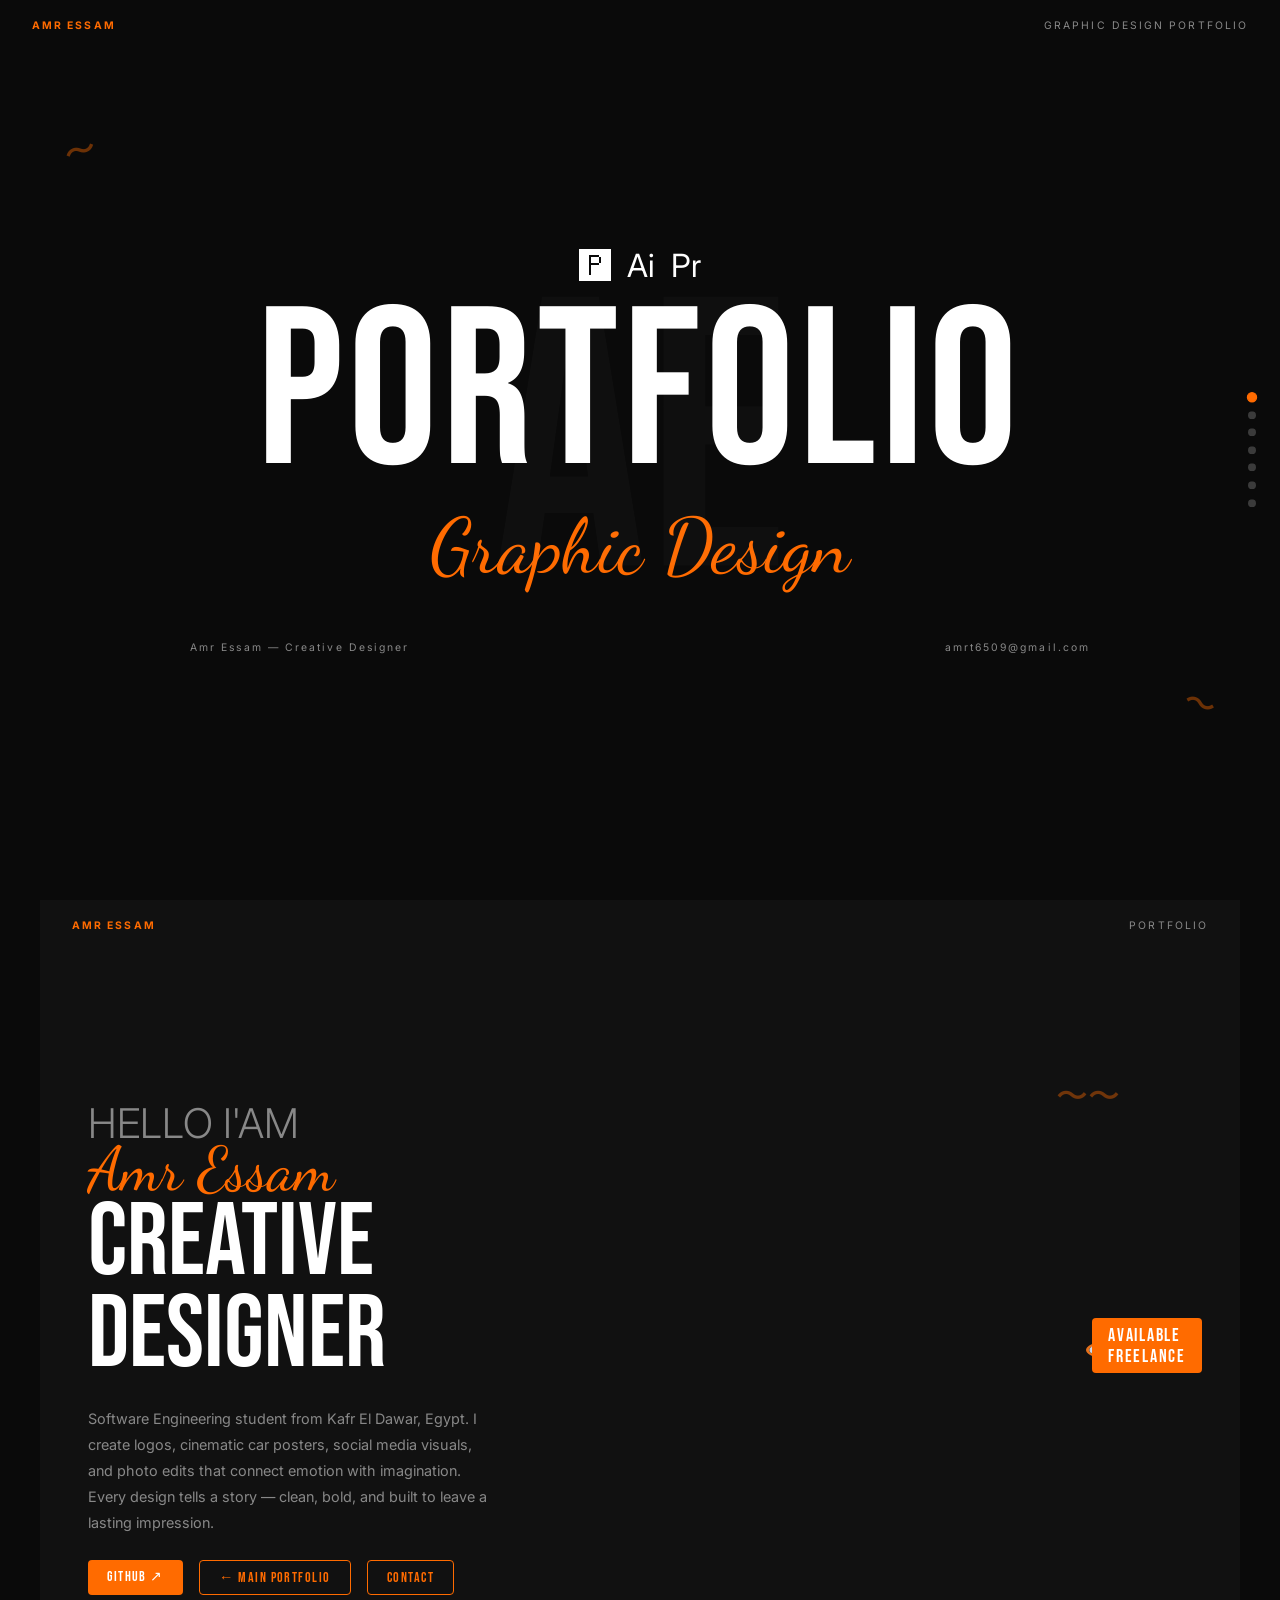
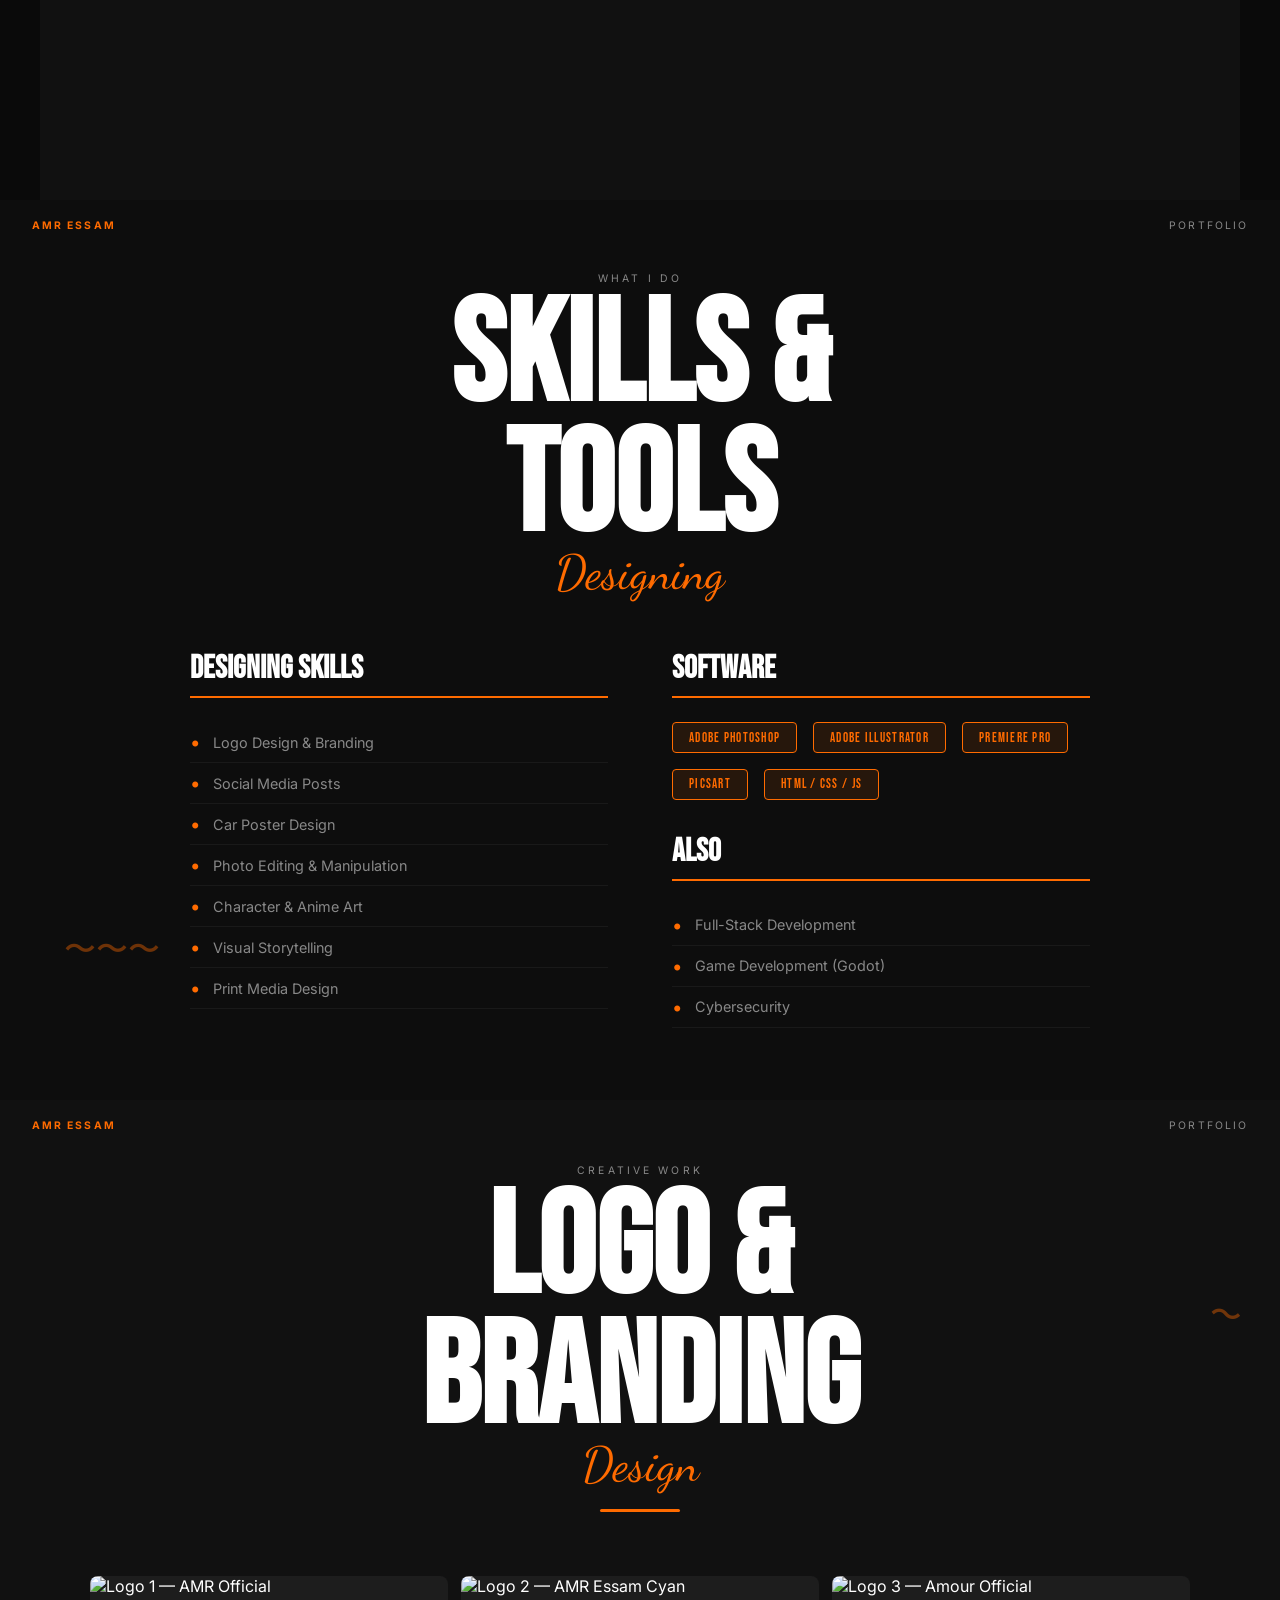
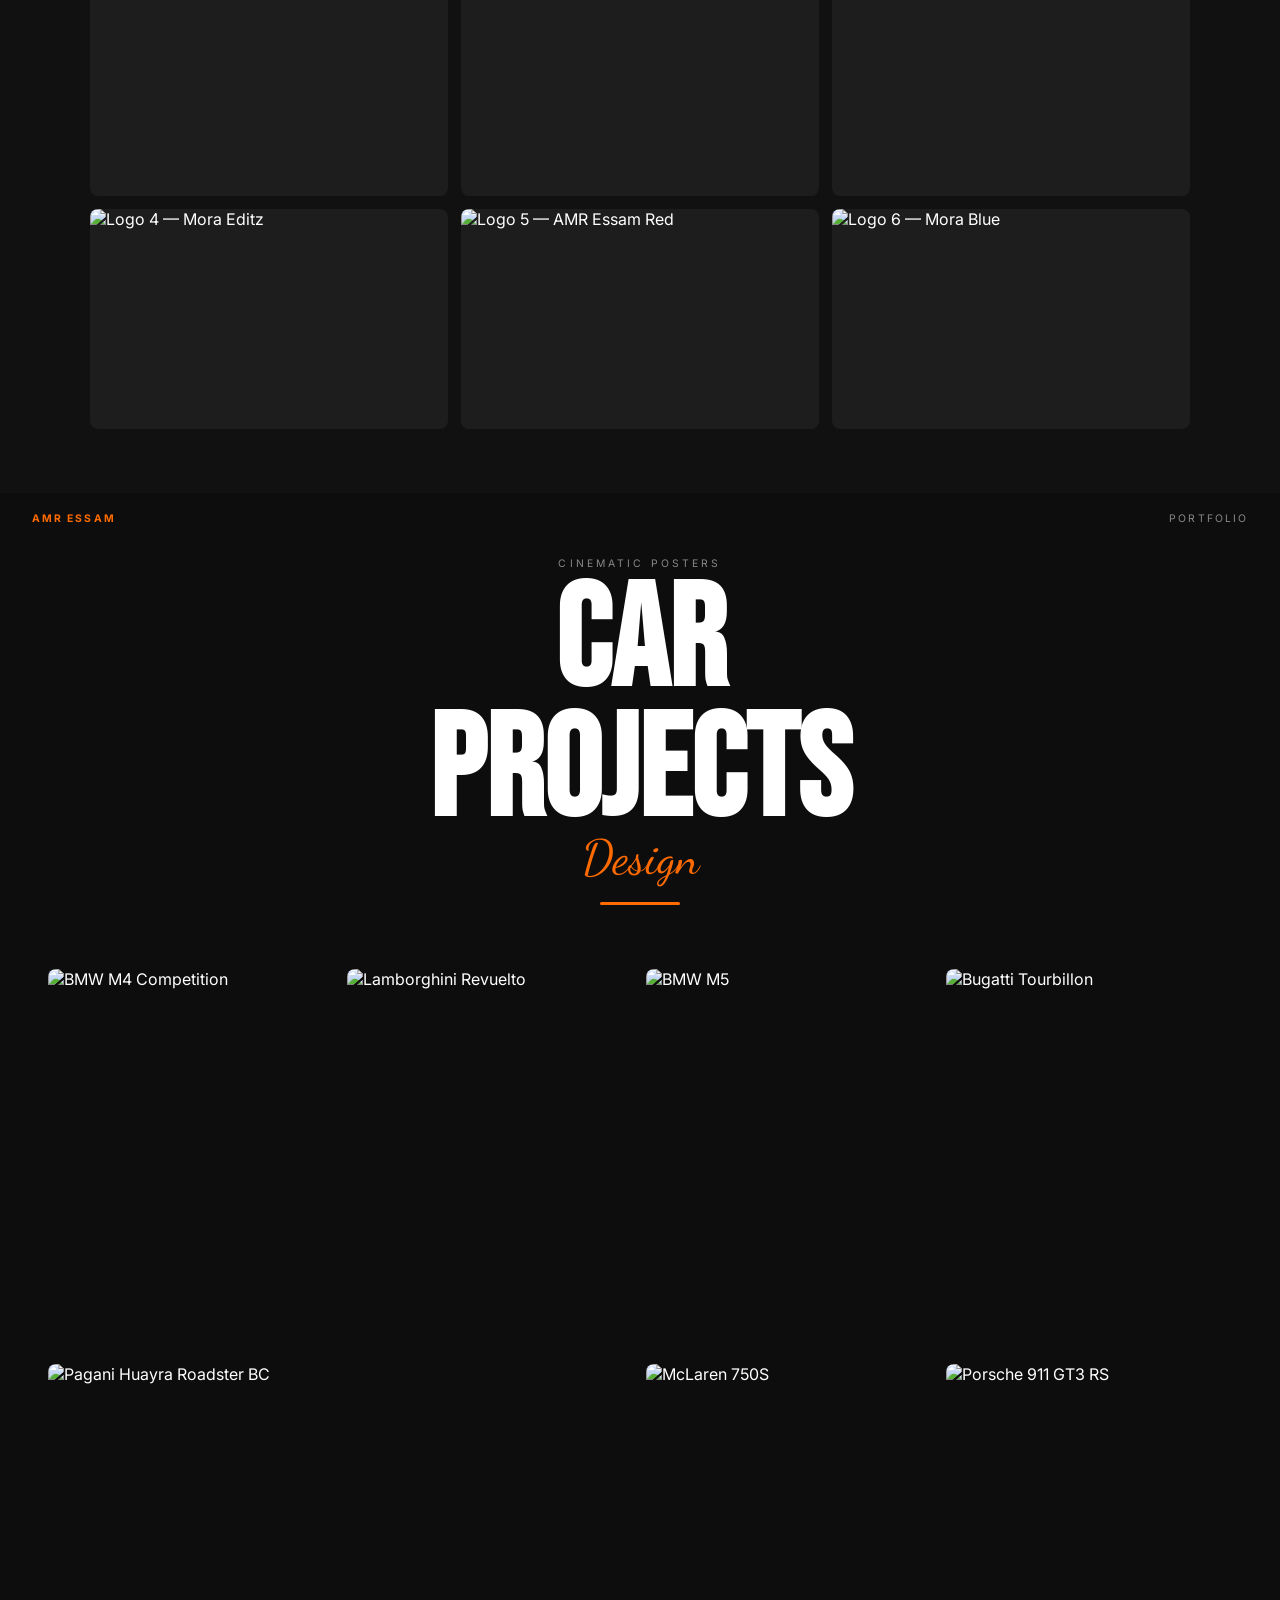
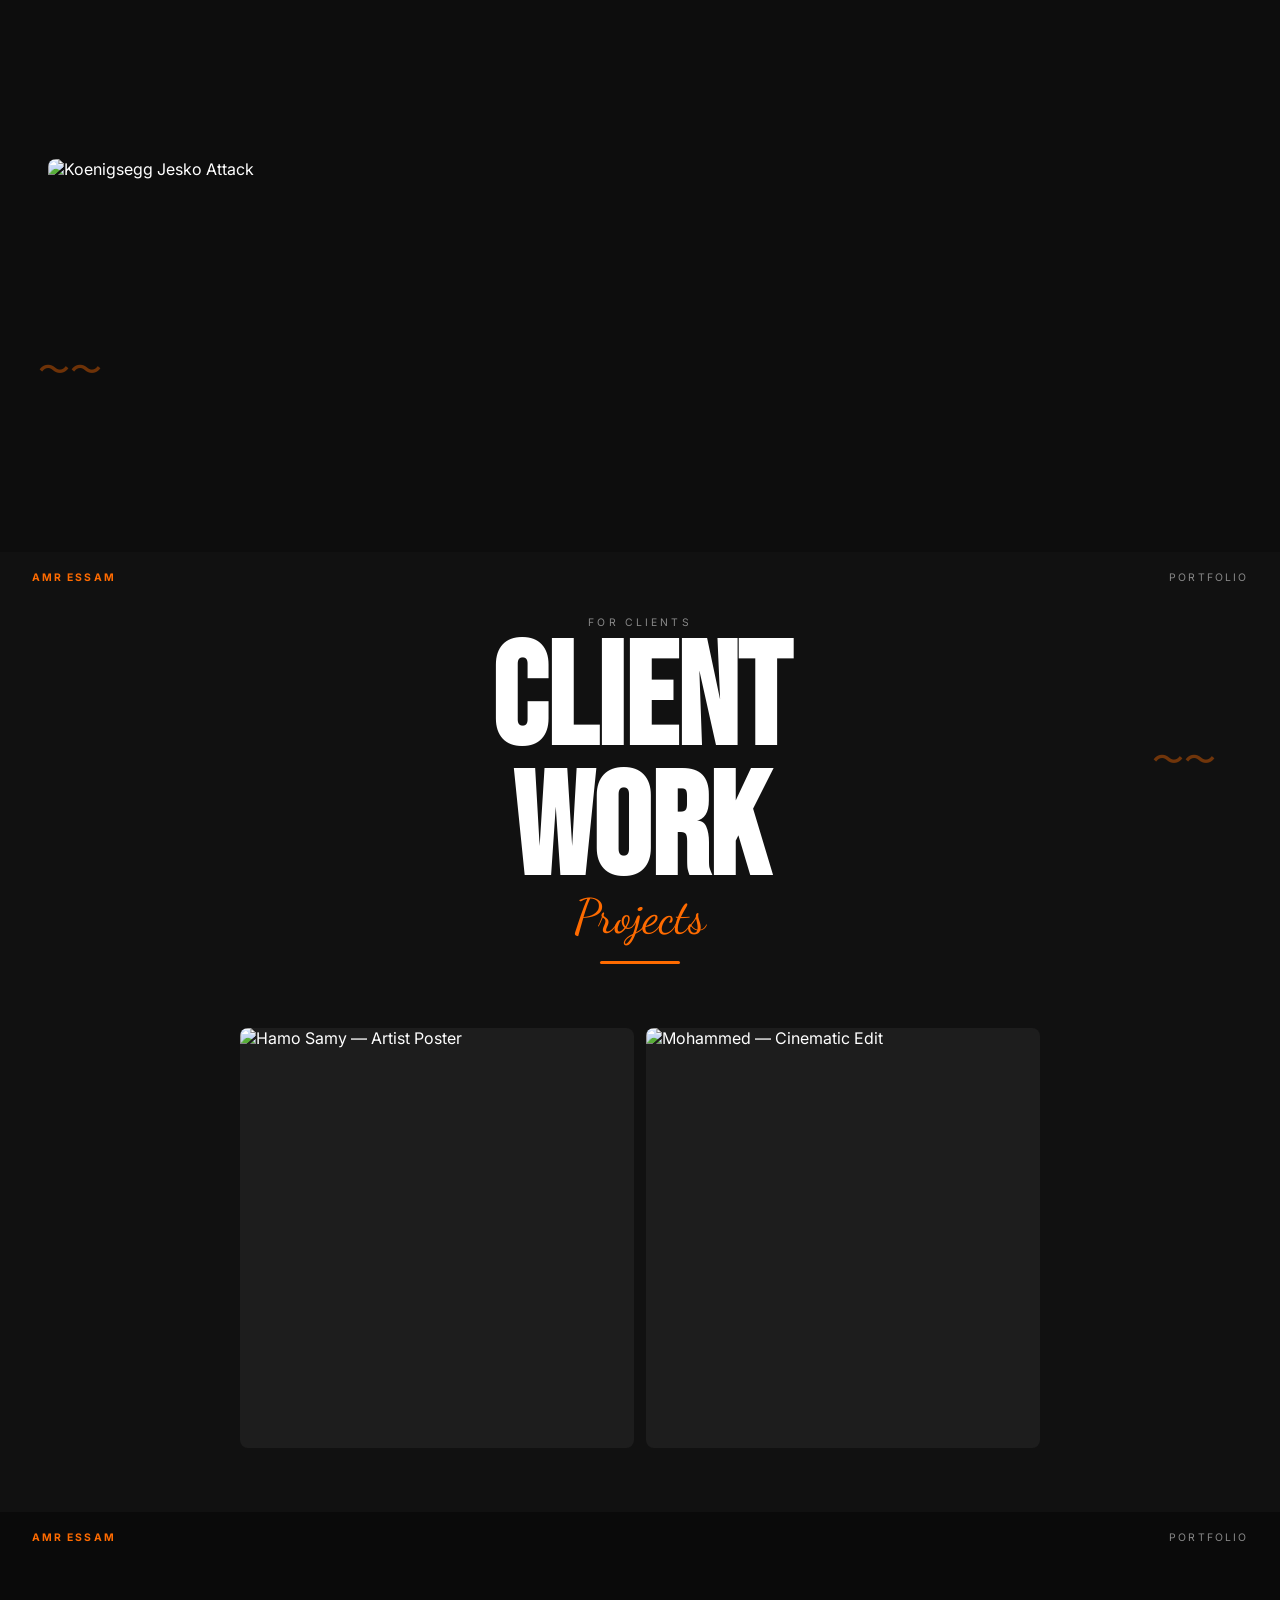
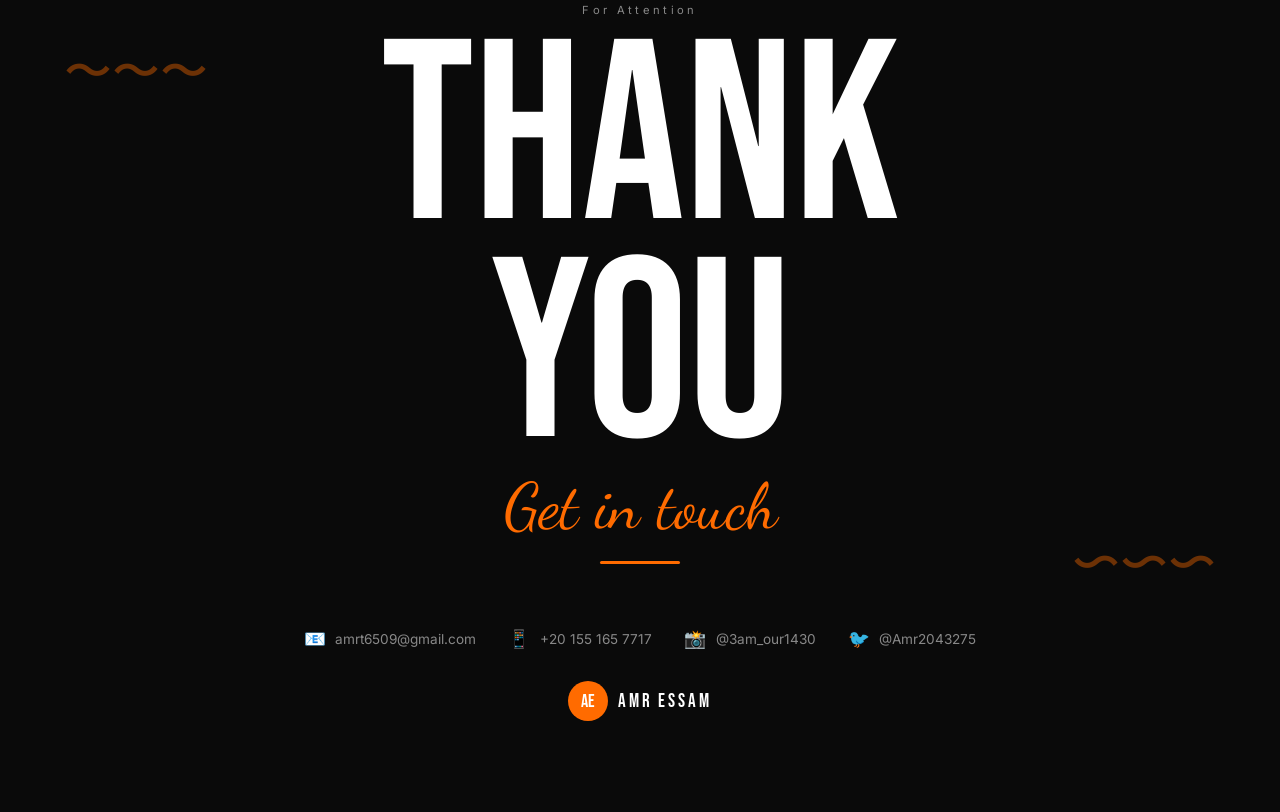
==== index.html @ 4d00dd17 "Add files via upload" ====
<!DOCTYPE html>
<html lang="en">
<head>
<meta charset="UTF-8"/>
<meta name="viewport" content="width=device-width, initial-scale=1.0"/>
<meta name="description" content="Amr Essam — Graphic Design Portfolio: logos, cinematic car posters, and client work."/>
<meta name="theme-color" content="#0a0a0a"/>
<meta property="og:type" content="website"/>
<meta property="og:title" content="Amr Essam — Graphic Design Portfolio"/>
<meta property="og:description" content="Logos, cinematic car posters, social media visuals, and photo edits."/>
<meta property="og:image" content="https://devvoltx.github.io/Graphic-Protofolio-By-Amr/images/car1.jpg"/>
<link rel="icon" href="images/avatar.jpg" type="image/jpeg"/>
<title>Amr Essam — Graphic Design Portfolio</title>
<link href="https://fonts.googleapis.com/css2?family=Inter:wght@300;400;600;700;900&family=Bebas+Neue&family=Dancing+Script:wght@700&display=swap" rel="stylesheet"/>
<link rel="stylesheet" href="style.css"/>
</head>
<body>

<!-- NAV DOTS -->
<nav id="nav-dots" aria-label="Page navigation">
  <div class="nav-dot active" onclick="scrollToSlide(0)" title="Cover"></div>
  <div class="nav-dot" onclick="scrollToSlide(1)" title="About"></div>
  <div class="nav-dot" onclick="scrollToSlide(2)" title="Skills"></div>
  <div class="nav-dot" onclick="scrollToSlide(3)" title="Logo Projects"></div>
  <div class="nav-dot" onclick="scrollToSlide(4)" title="Car Projects"></div>
  <div class="nav-dot" onclick="scrollToSlide(5)" title="Client Work"></div>
  <div class="nav-dot" onclick="scrollToSlide(6)" title="Contact"></div>
</nav>

<!-- ═══════════════════════════════════
     SLIDE 01 — COVER
═══════════════════════════════════ -->
<section class="slide" id="slide-cover">
  <div class="cover-bg-text">AE</div>
  <div class="slide-header">
    <span class="brand">Amr Essam</span>
    <span>Graphic Design Portfolio</span>
  </div>

  <div class="cover-tools">
    <span title="Photoshop">🅿</span>
    <span title="Illustrator">Ai</span>
    <span title="Premiere">Pr</span>
  </div>

  <div class="cover-title bebas">PORTFOLIO</div>
  <div class="cover-sub">Graphic Design</div>

  <div class="cover-meta">
    <span>Amr Essam — Creative Designer</span>
    <span>amrt6509@gmail.com</span>
  </div>

  <div class="squiggle" style="top:15%;left:5%;transform:rotate(-20deg)">〜</div>
  <div class="squiggle" style="bottom:20%;right:5%;transform:rotate(20deg)">〜</div>
</section>

<!-- ═══════════════════════════════════
     SLIDE 02 — HELLO
═══════════════════════════════════ -->
<section class="slide" id="slide-hello">
  <div class="slide-header">
    <span class="brand">Amr Essam</span>
    <span>Portfolio</span>
  </div>

  <div class="hello-left">
    <div class="hello-name bebas">
      <span class="iam">HELLO I'AM</span>
      <span class="script-name">Amr Essam</span>
      <span>CREATIVE<br>DESIGNER</span>
    </div>
    <p class="hello-body">
      Software Engineering student from Kafr El Dawar, Egypt.
      I create logos, cinematic car posters, social media visuals,
      and photo edits that connect emotion with imagination.
      Every design tells a story — clean, bold, and built to leave a lasting impression.
    </p>
    <div style="margin-top:1.5rem;display:flex;gap:1rem;flex-wrap:wrap">
      <a href="https://github.com/DEVVOLTX" target="_blank"
         style="background:var(--orange);color:#fff;padding:.5rem 1.2rem;border-radius:4px;font-family:'Bebas Neue',sans-serif;letter-spacing:.1em;text-decoration:none;font-size:.9rem">
        GITHUB ↗
      </a>
      <a href="https://devvoltx.github.io/Amr/"
         style="border:1px solid var(--orange);color:var(--orange);padding:.5rem 1.2rem;border-radius:4px;font-family:'Bebas Neue',sans-serif;letter-spacing:.1em;text-decoration:none;font-size:.9rem">
        ← MAIN PORTFOLIO
      </a>
      <a href="mailto:amrt6509@gmail.com"
         style="border:1px solid var(--orange);color:var(--orange);padding:.5rem 1.2rem;border-radius:4px;font-family:'Bebas Neue',sans-serif;letter-spacing:.1em;text-decoration:none;font-size:.9rem">
        CONTACT
      </a>
    </div>
  </div>

  <div class="hello-right">
    <img loading="eager" decoding="async" class="hello-avatar" src="images/avatar.jpg" alt="Amr Essam"/>
    <div class="hello-badge">Available<br>Freelance</div>
  </div>

  <div class="squiggle" style="top:20%;right:10%">〜〜</div>
</section>

<!-- ═══════════════════════════════════
     SLIDE 03 — SKILLS
═══════════════════════════════════ -->
<section class="slide" id="slide-skills">
  <div class="slide-header">
    <span class="brand">Amr Essam</span>
    <span>Portfolio</span>
  </div>

  <div class="section-heading">
    <span class="label">WHAT I DO</span>
    <h2 class="bebas">SKILLS &<br>TOOLS</h2>
    <span class="script-sub">Designing</span>
  </div>

  <div class="content">
    <div class="skills-col">
      <h3>Designing Skills</h3>
      <ul class="skill-list">
        <li>Logo Design & Branding</li>
        <li>Social Media Posts</li>
        <li>Car Poster Design</li>
        <li>Photo Editing & Manipulation</li>
        <li>Character & Anime Art</li>
        <li>Visual Storytelling</li>
        <li>Print Media Design</li>
      </ul>
    </div>
    <div class="skills-col">
      <h3>Software</h3>
      <div class="tools-row">
        <span class="tool-badge">Adobe Photoshop</span>
        <span class="tool-badge">Adobe Illustrator</span>
        <span class="tool-badge">Premiere Pro</span>
        <span class="tool-badge">PicsArt</span>
        <span class="tool-badge">HTML / CSS / JS</span>
      </div>
      <div style="margin-top:2rem">
        <h3>Also</h3>
        <ul class="skill-list" style="margin-top:1rem">
          <li>Full-Stack Development</li>
          <li>Game Development (Godot)</li>
          <li>Cybersecurity</li>
        </ul>
      </div>
    </div>
  </div>

  <div class="squiggle" style="bottom:15%;left:5%">〜〜〜</div>
</section>

<!-- ═══════════════════════════════════
     SLIDE 04 — LOGO PROJECTS
═══════════════════════════════════ -->
<section class="slide" id="slide-logos">
  <div class="slide-header">
    <span class="brand">Amr Essam</span>
    <span>Portfolio</span>
  </div>

  <div class="section-heading">
    <span class="label">CREATIVE WORK</span>
    <h2 class="bebas">LOGO &<br>BRANDING</h2>
    <span class="script-sub">Design</span>
    <div class="accent-line"></div>
  </div>

  <div class="gallery-grid cols-3" style="grid-auto-rows:220px">
    <div class="gallery-item">
      <img loading="lazy" decoding="async" src="images/logo1.jpg" alt="Logo 1 — AMR Official"/>
      <div class="item-label">AMR OFFICIAL</div>
    </div>
    <div class="gallery-item">
      <img loading="lazy" decoding="async" src="images/logo2.jpg" alt="Logo 2 — AMR Essam Cyan"/>
      <div class="item-label">AMR ESSAM</div>
    </div>
    <div class="gallery-item">
      <img loading="lazy" decoding="async" src="images/logo3.jpg" alt="Logo 3 — Amour Official"/>
      <div class="item-label">AMOUR OFFICIAL</div>
    </div>
    <div class="gallery-item">
      <img loading="lazy" decoding="async" src="images/logo4.jpg" alt="Logo 4 — Mora Editz"/>
      <div class="item-label">MORA EDITZ</div>
    </div>
    <div class="gallery-item">
      <img loading="lazy" decoding="async" src="images/logo5.jpg" alt="Logo 5 — AMR Essam Red"/>
      <div class="item-label">AMR ESSAM RED</div>
    </div>
    <div class="gallery-item">
      <img loading="lazy" decoding="async" src="images/logo6.jpg" alt="Logo 6 — Mora Blue"/>
      <div class="item-label">MORA EDITS BLUE</div>
    </div>
  </div>

  <div class="squiggle" style="top:20%;right:3%;transform:rotate(10deg)">〜</div>
</section>

<!-- ═══════════════════════════════════
     SLIDE 05 — CAR PROJECTS
═══════════════════════════════════ -->
<section class="slide" id="slide-cars">
  <div class="slide-header">
    <span class="brand">Amr Essam</span>
    <span>Portfolio</span>
  </div>

  <div class="section-heading">
    <span class="label">CINEMATIC POSTERS</span>
    <h2 class="bebas">CAR<br>PROJECTS</h2>
    <span class="script-sub">Design</span>
    <div class="accent-line"></div>
  </div>

  <div class="cars-grid">
    <div class="car-item">
      <img loading="lazy" decoding="async" src="images/car1.jpg" alt="BMW M4 Competition"/>
      <div class="car-label">BMW M4 Competition</div>
    </div>
    <div class="car-item">
      <img loading="lazy" decoding="async" src="images/car2.jpg" alt="Lamborghini Revuelto"/>
      <div class="car-label">Lamborghini Revuelto</div>
    </div>
    <div class="car-item">
      <img loading="lazy" decoding="async" src="images/car3.jpg" alt="BMW M5"/>
      <div class="car-label">BMW M5</div>
    </div>
    <div class="car-item">
      <img loading="lazy" decoding="async" src="images/car4.jpg" alt="Bugatti Tourbillon"/>
      <div class="car-label">Bugatti Tourbillon</div>
    </div>
    <div class="car-item wide">
      <img loading="lazy" decoding="async" src="images/car5.jpg" alt="Pagani Huayra Roadster BC"/>
      <div class="car-label">Pagani Huayra Roadster BC</div>
    </div>
    <div class="car-item">
      <img loading="lazy" decoding="async" src="images/car6.jpg" alt="McLaren 750S"/>
      <div class="car-label">McLaren 750S</div>
    </div>
    <div class="car-item">
      <img loading="lazy" decoding="async" src="images/car7.jpg" alt="Porsche 911 GT3 RS"/>
      <div class="car-label">Porsche 911 GT3 RS</div>
    </div>
    <div class="car-item wide">
      <img loading="lazy" decoding="async" src="images/car8.jpg" alt="Koenigsegg Jesko Attack"/>
      <div class="car-label">Koenigsegg Jesko Attack</div>
    </div>
  </div>

  <div class="squiggle" style="bottom:10%;left:3%">〜〜</div>
</section>

<!-- ═══════════════════════════════════
     SLIDE 06 — CLIENT WORK
═══════════════════════════════════ -->
<section class="slide" id="slide-clients">
  <div class="slide-header">
    <span class="brand">Amr Essam</span>
    <span>Portfolio</span>
  </div>

  <div class="section-heading">
    <span class="label">FOR CLIENTS</span>
    <h2 class="bebas">CLIENT<br>WORK</h2>
    <span class="script-sub">Projects</span>
    <div class="accent-line"></div>
  </div>

  <div class="gallery-grid cols-2" style="grid-auto-rows:420px;max-width:800px">
    <div class="gallery-item" style="aspect-ratio:auto">
      <img loading="lazy" decoding="async" src="images/client1.jpg" alt="Hamo Samy — Artist Poster"/>
      <div class="item-label">HAMO SAMY — ARTIST BRANDING</div>
    </div>
    <div class="gallery-item" style="aspect-ratio:auto">
      <img loading="lazy" decoding="async" src="images/client2.jpg" alt="Mohammed — Cinematic Edit"/>
      <div class="item-label">MOHAMMED — CINEMATIC EDIT</div>
    </div>
  </div>

  <div class="squiggle" style="top:20%;right:5%">〜〜</div>
</section>

<!-- ═══════════════════════════════════
     SLIDE 07 — THANK YOU
═══════════════════════════════════ -->
<section class="slide" id="slide-thanks">
  <div class="slide-header">
    <span class="brand">Amr Essam</span>
    <span>Portfolio</span>
  </div>

  <div class="squiggle" style="top:15%;left:5%;font-size:3rem">〜〜〜</div>
  <div class="squiggle" style="bottom:25%;right:5%;font-size:3rem;transform:scaleX(-1)">〜〜〜</div>

  <div style="font-size:.7rem;letter-spacing:.3em;color:var(--gray);margin-bottom:1rem">For Attention</div>
  <div class="thanks-title bebas">THANK<br>YOU</div>
  <div class="thanks-sub">Get in touch</div>
  <div class="accent-line"></div>

  <div class="contact-row">
    <div class="contact-item">
      <span class="icon">📧</span>
      <a href="mailto:amrt6509@gmail.com">amrt6509@gmail.com</a>
    </div>
    <div class="contact-item">
      <span class="icon">📱</span>
      <span>+20 155 165 7717</span>
    </div>
    <div class="contact-item">
      <span class="icon">📸</span>
      <a href="https://www.instagram.com/3am_our1430" target="_blank">@3am_our1430</a>
    </div>
    <div class="contact-item">
      <span class="icon">🐦</span>
      <a href="https://x.com/Amr2043275" target="_blank">@Amr2043275</a>
    </div>
  </div>

  <div style="margin-top:2rem;display:flex;align-items:center;gap:.6rem">
    <div style="width:40px;height:40px;background:var(--orange);border-radius:50%;display:flex;align-items:center;justify-content:center;font-family:'Bebas Neue';font-size:1.1rem">AE</div>
    <span style="font-family:'Bebas Neue';font-size:1.2rem;letter-spacing:.15em">AMR ESSAM</span>
  </div>
</section>

<script src="script.js"></script>
</body>
</html>
---- style.css ----
*,*::before,*::after{box-sizing:border-box;margin:0;padding:0}
:root{
  --black:#0a0a0a;
  --dark:#111111;
  --darker:#0d0d0d;
  --orange:#ff6b00;
  --orange2:#ff8c00;
  --white:#ffffff;
  --gray:#888;
  --light:#f0f0f0;
}
html{scroll-behavior:smooth}
body{background:var(--black);color:var(--white);font-family:'Inter',sans-serif;overflow-x:hidden}

/* ── SCROLLBAR ── */
::-webkit-scrollbar{width:4px}
::-webkit-scrollbar-track{background:var(--black)}
::-webkit-scrollbar-thumb{background:var(--orange);border-radius:2px}

/* ── PAGE / SLIDE ── */
.slide{
  min-height:100vh;width:100%;
  display:flex;flex-direction:column;
  justify-content:center;align-items:center;
  padding:4rem 3rem;position:relative;
  overflow:hidden;
}
.slide:nth-child(even){background:var(--darker)}
.slide:nth-child(odd){background:var(--dark)}

/* Decorative squiggle lines */
.squiggle{
  position:absolute;color:var(--orange);
  font-size:2rem;opacity:.4;line-height:1;
  pointer-events:none;
}

/* ── SLIDE HEADER (top bar) ── */
.slide-header{
  position:absolute;top:1.2rem;left:2rem;right:2rem;
  display:flex;justify-content:space-between;align-items:center;
  font-size:.65rem;letter-spacing:.2em;color:var(--gray);
  font-family:'Inter',sans-serif;text-transform:uppercase;
}
.slide-header .brand{color:var(--orange);font-weight:700}

/* ── TYPOGRAPHY ── */
.bebas{font-family:'Bebas Neue',sans-serif;line-height:.9}
.script{font-family:'Dancing Script',cursive;color:var(--orange)}

/* ── SLIDE 01 — COVER ── */
#slide-cover{
  background:var(--black);
  text-align:center;
  gap:1rem;
}
.cover-title{
  font-family:'Bebas Neue',sans-serif;
  font-size:clamp(5rem,18vw,14rem);
  line-height:.85;
  letter-spacing:.02em;
  color:var(--white);
  position:relative;z-index:1;
}
.cover-sub{
  font-family:'Dancing Script',cursive;
  font-size:clamp(2rem,6vw,5rem);
  color:var(--orange);
  margin-top:-.5rem;
}
.cover-meta{
  display:flex;justify-content:space-between;width:100%;max-width:900px;
  font-size:.65rem;letter-spacing:.2em;color:var(--gray);
  margin-top:2rem;
}
.cover-tools{
  display:flex;gap:1rem;align-items:center;font-size:2rem;
}
.cover-bg-text{
  position:absolute;font-family:'Bebas Neue',sans-serif;
  font-size:30vw;color:rgba(255,255,255,.02);
  top:50%;left:50%;transform:translate(-50%,-50%);
  pointer-events:none;white-space:nowrap;z-index:0;
}

/* ── SLIDE 02 — HELLO ── */
#slide-hello{
  flex-direction:row;gap:4rem;max-width:1200px;margin:0 auto;
}
.hello-left{flex:1}
.hello-name{
  font-family:'Bebas Neue',sans-serif;
  font-size:clamp(3rem,8vw,7rem);
  line-height:.9;
}
.hello-name .iam{font-size:.4em;color:var(--gray);font-family:'Inter',sans-serif;font-weight:300;display:block}
.hello-name .script-name{font-family:'Dancing Script',cursive;color:var(--orange);display:block;font-size:.6em}
.hello-body{color:var(--gray);font-size:.9rem;line-height:1.8;margin-top:1.5rem;max-width:400px}
.hello-right{
  flex-shrink:0;position:relative;
}
.hello-avatar{
  width:280px;height:280px;border-radius:50%;
  object-fit:cover;
  border:3px solid var(--orange);
  filter:grayscale(20%);
}
.hello-badge{
  position:absolute;bottom:-10px;right:-10px;
  background:var(--orange);color:var(--white);
  font-family:'Bebas Neue',sans-serif;font-size:1.1rem;
  padding:.4rem 1rem;border-radius:4px;
  letter-spacing:.1em;
}

/* ── SECTION TITLE ── */
.section-heading{
  text-align:center;margin-bottom:3rem;
}
.section-heading h2{
  font-family:'Bebas Neue',sans-serif;
  font-size:clamp(4rem,12vw,9rem);
  line-height:.9;color:var(--white);
}
.section-heading .script-sub{
  font-family:'Dancing Script',cursive;
  font-size:clamp(1.5rem,4vw,3rem);
  color:var(--orange);
  display:block;margin-top:-.5rem;
}
.section-heading .label{
  font-size:.65rem;letter-spacing:.3em;color:var(--gray);margin-bottom:.5rem;
  display:block;
}

/* ── SLIDE 03 — SKILLS ── */
#slide-skills .content{
  display:grid;grid-template-columns:1fr 1fr;gap:4rem;
  max-width:900px;width:100%;
}
.skills-col h3{
  font-family:'Bebas Neue',sans-serif;font-size:2rem;
  color:var(--white);margin-bottom:1.5rem;
  border-bottom:2px solid var(--orange);padding-bottom:.5rem;
}
.skill-list{list-style:none}
.skill-list li{
  padding:.5rem 0;color:var(--gray);font-size:.9rem;
  display:flex;align-items:center;gap:.8rem;
  border-bottom:1px solid rgba(255,255,255,.05);
}
.skill-list li::before{content:'•';color:var(--orange);font-size:1.2rem}
.tools-row{display:flex;gap:1rem;flex-wrap:wrap;margin-top:1rem}
.tool-badge{
  background:rgba(255,107,0,.1);border:1px solid var(--orange);
  color:var(--orange);padding:.4rem 1rem;border-radius:4px;
  font-size:.8rem;font-family:'Bebas Neue',sans-serif;letter-spacing:.1em;
}

/* ── GRID GALLERY ── */
.gallery-grid{
  display:grid;gap:.8rem;width:100%;max-width:1100px;
}
.gallery-grid.cols-3{grid-template-columns:repeat(3,1fr)}
.gallery-grid.cols-4{grid-template-columns:repeat(4,1fr)}
.gallery-grid.cols-2{grid-template-columns:repeat(2,1fr)}
.gallery-grid.masonry{
  grid-template-columns:repeat(3,1fr);
  grid-auto-rows:200px;
}

.gallery-item{
  border-radius:8px;overflow:hidden;position:relative;
  background:rgba(255,255,255,.05);
  transition:transform .3s,box-shadow .3s;
  cursor:pointer;
}
.gallery-item:hover{transform:scale(1.03);box-shadow:0 0 30px rgba(255,107,0,.3)}
.gallery-item img{
  width:100%;height:100%;object-fit:cover;display:block;
  transition:transform .4s;
}
.gallery-item:hover img{transform:scale(1.08)}

.gallery-item.tall{grid-row:span 2}
.gallery-item.wide{grid-column:span 2}

.gallery-item .item-label{
  position:absolute;bottom:0;left:0;right:0;
  padding:.8rem 1rem;
  background:linear-gradient(to top,rgba(0,0,0,.85),transparent);
  font-size:.7rem;letter-spacing:.1em;color:var(--white);
  opacity:0;transition:opacity .3s;
  font-family:'Bebas Neue',sans-serif;letter-spacing:.15em;
}
.gallery-item:hover .item-label{opacity:1}

/* ── SLIDE — SOCIAL MEDIA ── */
.social-grid{
  display:grid;
  grid-template-columns:repeat(3,1fr);
  grid-template-rows:auto auto;
  gap:.8rem;
  width:100%;max-width:1000px;
}

/* ── SLIDE — CARS (special layout) ── */
.cars-grid{
  display:grid;
  grid-template-columns:repeat(4,1fr);
  gap:.8rem;
  width:100%;max-width:1200px;
}
.cars-grid .car-item{
  border-radius:8px;overflow:hidden;aspect-ratio:3/4;
  position:relative;cursor:pointer;
  transition:transform .3s,box-shadow .3s;
}
.cars-grid .car-item:hover{transform:translateY(-6px);box-shadow:0 20px 40px rgba(255,107,0,.2)}
.cars-grid .car-item img{width:100%;height:100%;object-fit:cover;display:block}
.cars-grid .car-item.wide{grid-column:span 2;aspect-ratio:16/9}
.cars-grid .car-item .car-label{
  position:absolute;bottom:0;left:0;right:0;
  padding:1rem;
  background:linear-gradient(to top,rgba(0,0,0,.9),transparent);
  font-family:'Bebas Neue',sans-serif;font-size:1rem;letter-spacing:.1em;
  opacity:0;transition:opacity .3s;
}
.cars-grid .car-item:hover .car-label{opacity:1}

/* ── ORANGE ACCENT LINE ── */
.accent-line{
  width:80px;height:3px;background:var(--orange);
  margin:1rem auto;border-radius:2px;
}

/* ── SLIDE — THANK YOU ── */
#slide-thanks{
  background:var(--black);
  text-align:center;
}
.thanks-title{
  font-family:'Bebas Neue',sans-serif;
  font-size:clamp(6rem,20vw,16rem);
  line-height:.85;color:var(--white);
}
.thanks-sub{
  font-family:'Dancing Script',cursive;
  font-size:clamp(2rem,5vw,4rem);
  color:var(--orange);
}
.contact-row{
  display:flex;gap:2rem;flex-wrap:wrap;
  justify-content:center;margin-top:3rem;
}
.contact-item{
  display:flex;align-items:center;gap:.6rem;
  font-size:.85rem;color:var(--gray);
}
.contact-item .icon{color:var(--orange);font-size:1.1rem}
.contact-item a{color:var(--gray);text-decoration:none}
.contact-item a:hover{color:var(--orange)}

/* ── NAV DOTS ── */
#nav-dots{
  position:fixed;right:1.5rem;top:50%;transform:translateY(-50%);
  display:flex;flex-direction:column;gap:.6rem;z-index:100;
}
.nav-dot{
  width:8px;height:8px;border-radius:50%;
  background:rgba(255,255,255,.2);cursor:pointer;
  transition:all .3s;border:1px solid transparent;
}
.nav-dot:hover,.nav-dot.active{
  background:var(--orange);border-color:var(--orange);
  transform:scale(1.3);
}

/* ── RESPONSIVE ── */
@media(max-width:768px){
  .slide{padding:3rem 1.5rem}
  #slide-hello{flex-direction:column;text-align:center;gap:2rem}
  .hello-avatar{width:180px;height:180px}
  .gallery-grid.cols-3{grid-template-columns:repeat(2,1fr)}
  .gallery-grid.cols-4{grid-template-columns:repeat(2,1fr)}
  .cars-grid{grid-template-columns:repeat(2,1fr)}
  .cars-grid .car-item.wide{grid-column:span 2}
  #slide-skills .content{grid-template-columns:1fr;gap:2rem}
  #nav-dots{display:none}
  .cover-meta{flex-direction:column;gap:.5rem;align-items:center}
}
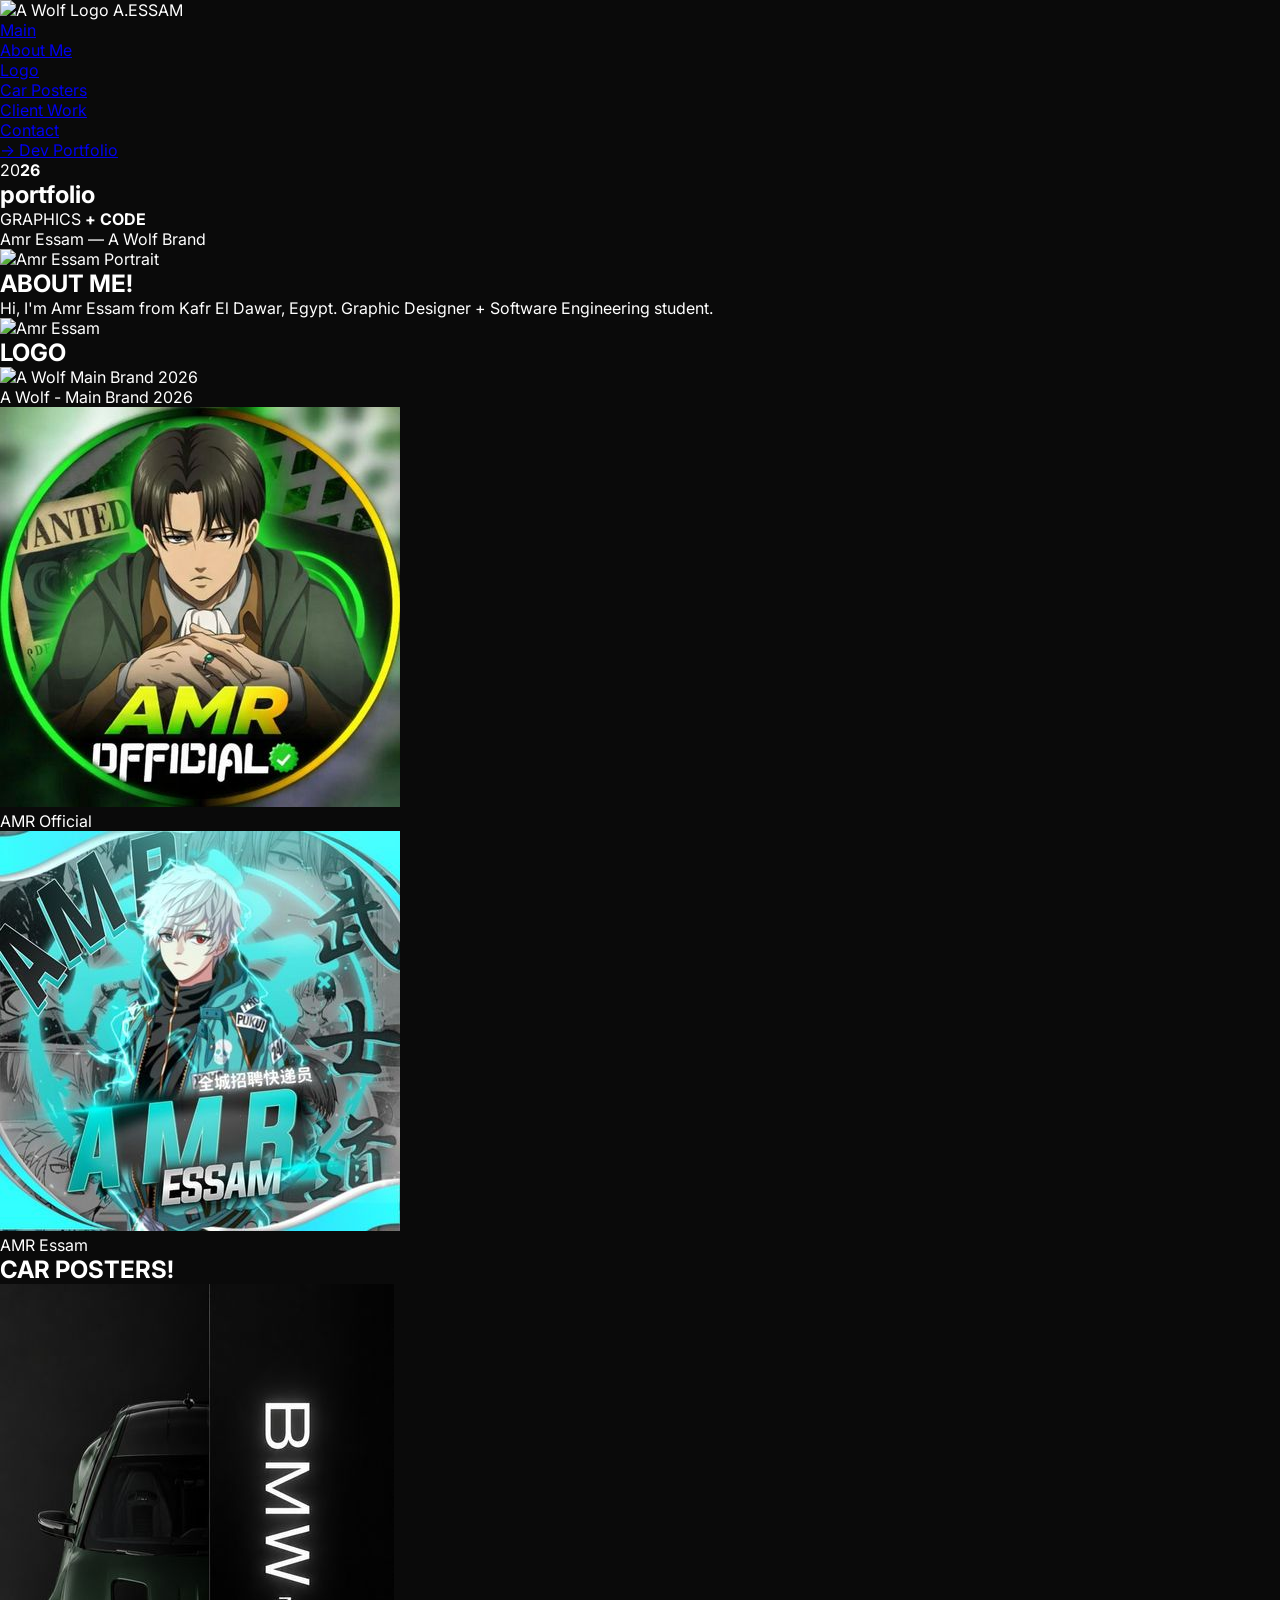
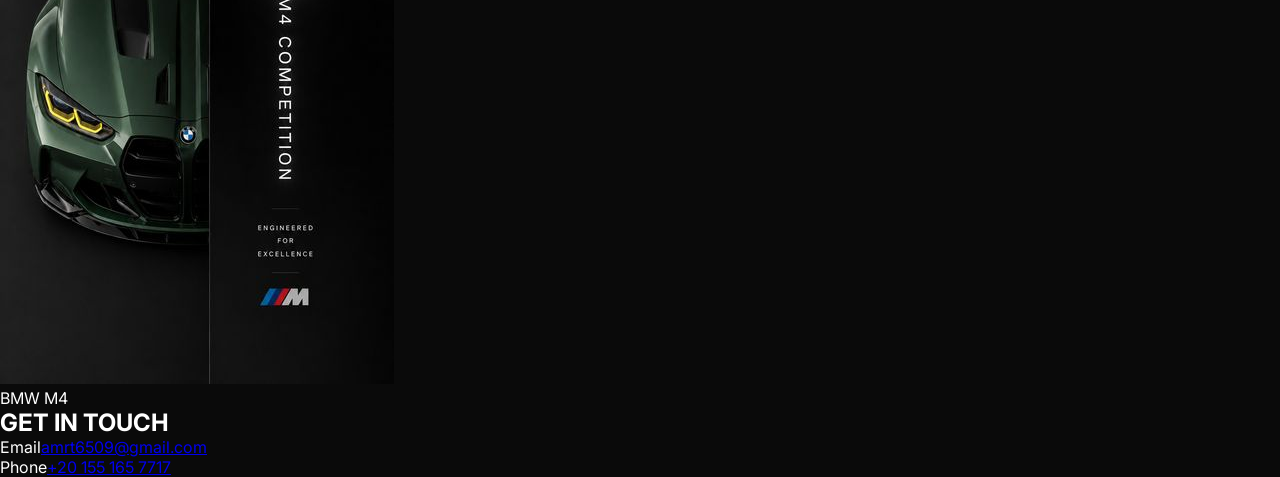
==== commit 25e8ca9f: "Revise index.html for SEO and content updates Updated meta tags, title, and added new sections for s" ====
--- a/index.html
+++ b/index.html
@@ -1,328 +1,101 @@
 <!DOCTYPE html>
 <html lang="en">
 <head>
-<meta charset="UTF-8"/>
-<meta name="viewport" content="width=device-width, initial-scale=1.0"/>
-<meta name="description" content="Amr Essam — Graphic Design Portfolio: logos, cinematic car posters, and client work."/>
-<meta name="theme-color" content="#0a0a0a"/>
-<meta property="og:type" content="website"/>
-<meta property="og:title" content="Amr Essam — Graphic Design Portfolio"/>
-<meta property="og:description" content="Logos, cinematic car posters, social media visuals, and photo edits."/>
-<meta property="og:image" content="https://devvoltx.github.io/Graphic-Protofolio-By-Amr/images/car1.jpg"/>
-<link rel="icon" href="images/avatar.jpg" type="image/jpeg"/>
-<title>Amr Essam — Graphic Design Portfolio</title>
-<link href="https://fonts.googleapis.com/css2?family=Inter:wght@300;400;600;700;900&family=Bebas+Neue&family=Dancing+Script:wght@700&display=swap" rel="stylesheet"/>
-<link rel="stylesheet" href="style.css"/>
+  <!-- ========== META & SEO ========== -->
+  <meta charset="UTF-8"/>
+  <meta name="viewport" content="width=device-width, initial-scale=1.0"/>
+  <meta name="description" content="Amr Essam — Graphic Designer & Developer, A Wolf Brand 2026"/>
+  <meta name="theme-color" content="#FF8C00"/>
+  <meta property="og:image" content="images/wolf-a-logo.png"/>
+  <link rel="icon" href="images/wolf-a-logo.png"/>
+  
+  <title>Amr Essam — A.ESSAM</title>
+
+  <!-- Fonts -->
+  <link href="https://fonts.googleapis.com/css2?family=Anton&family=Inter:wght@400;600;700&display=swap" rel="stylesheet"/>
+  <link rel="stylesheet" href="style.css"/>
 </head>
 <body>
 
-<!-- NAV DOTS -->
-<nav id="nav-dots" aria-label="Page navigation">
-  <div class="nav-dot active" onclick="scrollToSlide(0)" title="Cover"></div>
-  <div class="nav-dot" onclick="scrollToSlide(1)" title="About"></div>
-  <div class="nav-dot" onclick="scrollToSlide(2)" title="Skills"></div>
-  <div class="nav-dot" onclick="scrollToSlide(3)" title="Logo Projects"></div>
-  <div class="nav-dot" onclick="scrollToSlide(4)" title="Car Projects"></div>
-  <div class="nav-dot" onclick="scrollToSlide(5)" title="Client Work"></div>
-  <div class="nav-dot" onclick="scrollToSlide(6)" title="Contact"></div>
-</nav>
-
-<!-- ═══════════════════════════════════
-     SLIDE 01 — COVER
-═══════════════════════════════════ -->
-<section class="slide" id="slide-cover">
-  <div class="cover-bg-text">AE</div>
-  <div class="slide-header">
-    <span class="brand">Amr Essam</span>
-    <span>Graphic Design Portfolio</span>
+<!-- ========== SIDEBAR NAV ========== -->
+<aside class="side" id="side">
+  <!-- Logo Brand Mini (top) -->
+  <div class="brand-mini">
+    <img src="images/wolf-a-logo.png" alt="A Wolf Logo"/>
+    <span>A.ESSAM</span>
   </div>
 
-  <div class="cover-tools">
-    <span title="Photoshop">🅿</span>
-    <span title="Illustrator">Ai</span>
-    <span title="Premiere">Pr</span>
-  </div>
+  <!-- Navigation Links -->
+  <ul role="tablist">
+    <li><a href="#main" data-t="main" class="active">Main</a></li>
+    <li><a href="#about" data-t="about">About Me</a></li>
+    <li><a href="#logo" data-t="logo">Logo</a></li>
+    <li><a href="#cars" data-t="cars">Car Posters</a></li>
+    <li><a href="#clients" data-t="clients">Client Work</a></li>
+    <li><a href="#contact" data-t="contact">Contact</a></li>
+    <!-- External Dev Portfolio -->
+    <li class="dev-link"><a href="https://amressam.is-a.dev" target="_blank">→ Dev Portfolio</a></li>
+  </ul>
+</aside>
 
-  <div class="cover-title bebas">PORTFOLIO</div>
-  <div class="cover-sub">Graphic Design</div>
+<!-- ========== MAIN CONTENT STAGE ========== -->
+<main class="stage">
 
-  <div class="cover-meta">
-    <span>Amr Essam — Creative Designer</span>
-    <span>amrt6509@gmail.com</span>
-  </div>
+  <!-- MAIN HERO SECTION -->
+  <section class="panel active" id="main">
+    <div class="hero">
+      <p class="year">20<b>26</b></p>
+      <h1 class="giant"><span class="w">port</span><span class="y">folio</span></h1>
+      <p class="role">GRAPHICS <b>+ CODE</b></p>
+      <p class="name">Amr Essam — A Wolf Brand</p>
+    </div>
+    <img class="cutout" src="images/avatar-cutout.png" alt="Amr Essam Portrait"/>
+  </section>
 
-  <div class="squiggle" style="top:15%;left:5%;transform:rotate(-20deg)">〜</div>
-  <div class="squiggle" style="bottom:20%;right:5%;transform:rotate(20deg)">〜</div>
-</section>
+  <!-- ABOUT SECTION -->
+  <section class="panel" id="about">
+    <h2 class="title"><span class="w">ABOUT</span> <span class="y">ME!</span></h2>
+    <div class="about-body">
+      <p>Hi, I'm Amr Essam from Kafr El Dawar, Egypt. Graphic Designer + Software Engineering student.</p>
+    </div>
+    <img class="cutout" src="images/avatar-cutout.png" alt="Amr Essam" loading="lazy"/>
+  </section>
 
-<!-- ═══════════════════════════════════
-     SLIDE 02 — HELLO
-═══════════════════════════════════ -->
-<section class="slide" id="slide-hello">
-  <div class="slide-header">
-    <span class="brand">Amr Essam</span>
-    <span>Portfolio</span>
-  </div>
+  <!-- LOGO GALLERY - Main brand first -->
+  <section class="panel" id="logo">
+    <h2 class="title"><span class="w">LO</span><span class="y">GO</span></h2>
+    <div class="grid g3 sq">
+      <!-- Featured New Brand -->
+      <figure class="featured">
+        <img src="images/wolf-a-logo.png" alt="A Wolf Main Brand 2026"/>
+        <figcaption>A Wolf - Main Brand 2026</figcaption>
+      </figure>
+      <!-- Old Logos -->
+      <figure><img src="images/logo1.jpg" alt="Logo 1"/><figcaption>AMR Official</figcaption></figure>
+      <figure><img src="images/logo2.jpg" alt="Logo 2"/><figcaption>AMR Essam</figcaption></figure>
+    </div>
+  </section>
 
-  <div class="hello-left">
-    <div class="hello-name bebas">
-      <span class="iam">HELLO I'AM</span>
-      <span class="script-name">Amr Essam</span>
-      <span>CREATIVE<br>DESIGNER</span>
+  <!-- CARS SECTION -->
+  <section class="panel" id="cars">
+    <h2 class="title"><span class="w">CAR</span> <span class="y">POSTERS!</span></h2>
+    <div class="grid g4 tall">
+      <figure><img src="images/car1.jpg" alt="Car 1" loading="lazy"/><figcaption>BMW M4</figcaption></figure>
+      <!-- ... باقي العربيات ... -->
     </div>
-    <p class="hello-body">
-      Software Engineering student from Kafr El Dawar, Egypt.
-      I create logos, cinematic car posters, social media visuals,
-      and photo edits that connect emotion with imagination.
-      Every design tells a story — clean, bold, and built to leave a lasting impression.
-    </p>
-    <div style="margin-top:1.5rem;display:flex;gap:1rem;flex-wrap:wrap">
-      <a href="https://github.com/DEVVOLTX" target="_blank"
-         style="background:var(--orange);color:#fff;padding:.5rem 1.2rem;border-radius:4px;font-family:'Bebas Neue',sans-serif;letter-spacing:.1em;text-decoration:none;font-size:.9rem">
-        GITHUB ↗
-      </a>
-      <a href="https://devvoltx.github.io/Amr/"
-         style="border:1px solid var(--orange);color:var(--orange);padding:.5rem 1.2rem;border-radius:4px;font-family:'Bebas Neue',sans-serif;letter-spacing:.1em;text-decoration:none;font-size:.9rem">
-        ← MAIN PORTFOLIO
-      </a>
-      <a href="mailto:amrt6509@gmail.com"
-         style="border:1px solid var(--orange);color:var(--orange);padding:.5rem 1.2rem;border-radius:4px;font-family:'Bebas Neue',sans-serif;letter-spacing:.1em;text-decoration:none;font-size:.9rem">
-        CONTACT
-      </a>
-    </div>
-  </div>
+  </section>
 
-  <div class="hello-right">
-    <img loading="eager" decoding="async" class="hello-avatar" src="images/avatar.jpg" alt="Amr Essam"/>
-    <div class="hello-badge">Available<br>Freelance</div>
-  </div>
+  <!-- CONTACT -->
+  <section class="panel" id="contact">
+    <h2 class="title"><span class="w">GET IN</span> <span class="y">TOUCH</span></h2>
+    <ul class="contact">
+      <li><span>Email</span><a href="mailto:amrt6509@gmail.com">amrt6509@gmail.com</a></li>
+      <li><span>Phone</span><a href="tel:+201551657717">+20 155 165 7717</a></li>
+    </ul>
+  </section>
 
-  <div class="squiggle" style="top:20%;right:10%">〜〜</div>
-</section>
-
-<!-- ═══════════════════════════════════
-     SLIDE 03 — SKILLS
-═══════════════════════════════════ -->
-<section class="slide" id="slide-skills">
-  <div class="slide-header">
-    <span class="brand">Amr Essam</span>
-    <span>Portfolio</span>
-  </div>
-
-  <div class="section-heading">
-    <span class="label">WHAT I DO</span>
-    <h2 class="bebas">SKILLS &<br>TOOLS</h2>
-    <span class="script-sub">Designing</span>
-  </div>
-
-  <div class="content">
-    <div class="skills-col">
-      <h3>Designing Skills</h3>
-      <ul class="skill-list">
-        <li>Logo Design & Branding</li>
-        <li>Social Media Posts</li>
-        <li>Car Poster Design</li>
-        <li>Photo Editing & Manipulation</li>
-        <li>Character & Anime Art</li>
-        <li>Visual Storytelling</li>
-        <li>Print Media Design</li>
-      </ul>
-    </div>
-    <div class="skills-col">
-      <h3>Software</h3>
-      <div class="tools-row">
-        <span class="tool-badge">Adobe Photoshop</span>
-        <span class="tool-badge">Adobe Illustrator</span>
-        <span class="tool-badge">Premiere Pro</span>
-        <span class="tool-badge">PicsArt</span>
-        <span class="tool-badge">HTML / CSS / JS</span>
-      </div>
-      <div style="margin-top:2rem">
-        <h3>Also</h3>
-        <ul class="skill-list" style="margin-top:1rem">
-          <li>Full-Stack Development</li>
-          <li>Game Development (Godot)</li>
-          <li>Cybersecurity</li>
-        </ul>
-      </div>
-    </div>
-  </div>
-
-  <div class="squiggle" style="bottom:15%;left:5%">〜〜〜</div>
-</section>
-
-<!-- ═══════════════════════════════════
-     SLIDE 04 — LOGO PROJECTS
-═══════════════════════════════════ -->
-<section class="slide" id="slide-logos">
-  <div class="slide-header">
-    <span class="brand">Amr Essam</span>
-    <span>Portfolio</span>
-  </div>
-
-  <div class="section-heading">
-    <span class="label">CREATIVE WORK</span>
-    <h2 class="bebas">LOGO &<br>BRANDING</h2>
-    <span class="script-sub">Design</span>
-    <div class="accent-line"></div>
-  </div>
-
-  <div class="gallery-grid cols-3" style="grid-auto-rows:220px">
-    <div class="gallery-item">
-      <img loading="lazy" decoding="async" src="images/logo1.jpg" alt="Logo 1 — AMR Official"/>
-      <div class="item-label">AMR OFFICIAL</div>
-    </div>
-    <div class="gallery-item">
-      <img loading="lazy" decoding="async" src="images/logo2.jpg" alt="Logo 2 — AMR Essam Cyan"/>
-      <div class="item-label">AMR ESSAM</div>
-    </div>
-    <div class="gallery-item">
-      <img loading="lazy" decoding="async" src="images/logo3.jpg" alt="Logo 3 — Amour Official"/>
-      <div class="item-label">AMOUR OFFICIAL</div>
-    </div>
-    <div class="gallery-item">
-      <img loading="lazy" decoding="async" src="images/logo4.jpg" alt="Logo 4 — Mora Editz"/>
-      <div class="item-label">MORA EDITZ</div>
-    </div>
-    <div class="gallery-item">
-      <img loading="lazy" decoding="async" src="images/logo5.jpg" alt="Logo 5 — AMR Essam Red"/>
-      <div class="item-label">AMR ESSAM RED</div>
-    </div>
-    <div class="gallery-item">
-      <img loading="lazy" decoding="async" src="images/logo6.jpg" alt="Logo 6 — Mora Blue"/>
-      <div class="item-label">MORA EDITS BLUE</div>
-    </div>
-  </div>
-
-  <div class="squiggle" style="top:20%;right:3%;transform:rotate(10deg)">〜</div>
-</section>
-
-<!-- ═══════════════════════════════════
-     SLIDE 05 — CAR PROJECTS
-═══════════════════════════════════ -->
-<section class="slide" id="slide-cars">
-  <div class="slide-header">
-    <span class="brand">Amr Essam</span>
-    <span>Portfolio</span>
-  </div>
-
-  <div class="section-heading">
-    <span class="label">CINEMATIC POSTERS</span>
-    <h2 class="bebas">CAR<br>PROJECTS</h2>
-    <span class="script-sub">Design</span>
-    <div class="accent-line"></div>
-  </div>
-
-  <div class="cars-grid">
-    <div class="car-item">
-      <img loading="lazy" decoding="async" src="images/car1.jpg" alt="BMW M4 Competition"/>
-      <div class="car-label">BMW M4 Competition</div>
-    </div>
-    <div class="car-item">
-      <img loading="lazy" decoding="async" src="images/car2.jpg" alt="Lamborghini Revuelto"/>
-      <div class="car-label">Lamborghini Revuelto</div>
-    </div>
-    <div class="car-item">
-      <img loading="lazy" decoding="async" src="images/car3.jpg" alt="BMW M5"/>
-      <div class="car-label">BMW M5</div>
-    </div>
-    <div class="car-item">
-      <img loading="lazy" decoding="async" src="images/car4.jpg" alt="Bugatti Tourbillon"/>
-      <div class="car-label">Bugatti Tourbillon</div>
-    </div>
-    <div class="car-item wide">
-      <img loading="lazy" decoding="async" src="images/car5.jpg" alt="Pagani Huayra Roadster BC"/>
-      <div class="car-label">Pagani Huayra Roadster BC</div>
-    </div>
-    <div class="car-item">
-      <img loading="lazy" decoding="async" src="images/car6.jpg" alt="McLaren 750S"/>
-      <div class="car-label">McLaren 750S</div>
-    </div>
-    <div class="car-item">
-      <img loading="lazy" decoding="async" src="images/car7.jpg" alt="Porsche 911 GT3 RS"/>
-      <div class="car-label">Porsche 911 GT3 RS</div>
-    </div>
-    <div class="car-item wide">
-      <img loading="lazy" decoding="async" src="images/car8.jpg" alt="Koenigsegg Jesko Attack"/>
-      <div class="car-label">Koenigsegg Jesko Attack</div>
-    </div>
-  </div>
-
-  <div class="squiggle" style="bottom:10%;left:3%">〜〜</div>
-</section>
-
-<!-- ═══════════════════════════════════
-     SLIDE 06 — CLIENT WORK
-═══════════════════════════════════ -->
-<section class="slide" id="slide-clients">
-  <div class="slide-header">
-    <span class="brand">Amr Essam</span>
-    <span>Portfolio</span>
-  </div>
-
-  <div class="section-heading">
-    <span class="label">FOR CLIENTS</span>
-    <h2 class="bebas">CLIENT<br>WORK</h2>
-    <span class="script-sub">Projects</span>
-    <div class="accent-line"></div>
-  </div>
-
-  <div class="gallery-grid cols-2" style="grid-auto-rows:420px;max-width:800px">
-    <div class="gallery-item" style="aspect-ratio:auto">
-      <img loading="lazy" decoding="async" src="images/client1.jpg" alt="Hamo Samy — Artist Poster"/>
-      <div class="item-label">HAMO SAMY — ARTIST BRANDING</div>
-    </div>
-    <div class="gallery-item" style="aspect-ratio:auto">
-      <img loading="lazy" decoding="async" src="images/client2.jpg" alt="Mohammed — Cinematic Edit"/>
-      <div class="item-label">MOHAMMED — CINEMATIC EDIT</div>
-    </div>
-  </div>
-
-  <div class="squiggle" style="top:20%;right:5%">〜〜</div>
-</section>
-
-<!-- ═══════════════════════════════════
-     SLIDE 07 — THANK YOU
-═══════════════════════════════════ -->
-<section class="slide" id="slide-thanks">
-  <div class="slide-header">
-    <span class="brand">Amr Essam</span>
-    <span>Portfolio</span>
-  </div>
-
-  <div class="squiggle" style="top:15%;left:5%;font-size:3rem">〜〜〜</div>
-  <div class="squiggle" style="bottom:25%;right:5%;font-size:3rem;transform:scaleX(-1)">〜〜〜</div>
-
-  <div style="font-size:.7rem;letter-spacing:.3em;color:var(--gray);margin-bottom:1rem">For Attention</div>
-  <div class="thanks-title bebas">THANK<br>YOU</div>
-  <div class="thanks-sub">Get in touch</div>
-  <div class="accent-line"></div>
-
-  <div class="contact-row">
-    <div class="contact-item">
-      <span class="icon">📧</span>
-      <a href="mailto:amrt6509@gmail.com">amrt6509@gmail.com</a>
-    </div>
-    <div class="contact-item">
-      <span class="icon">📱</span>
-      <span>+20 155 165 7717</span>
-    </div>
-    <div class="contact-item">
-      <span class="icon">📸</span>
-      <a href="https://www.instagram.com/3am_our1430" target="_blank">@3am_our1430</a>
-    </div>
-    <div class="contact-item">
-      <span class="icon">🐦</span>
-      <a href="https://x.com/Amr2043275" target="_blank">@Amr2043275</a>
-    </div>
-  </div>
-
-  <div style="margin-top:2rem;display:flex;align-items:center;gap:.6rem">
-    <div style="width:40px;height:40px;background:var(--orange);border-radius:50%;display:flex;align-items:center;justify-content:center;font-family:'Bebas Neue';font-size:1.1rem">AE</div>
-    <span style="font-family:'Bebas Neue';font-size:1.2rem;letter-spacing:.15em">AMR ESSAM</span>
-  </div>
-</section>
+</main>
 
 <script src="script.js"></script>
 </body>
-</html>+</html>
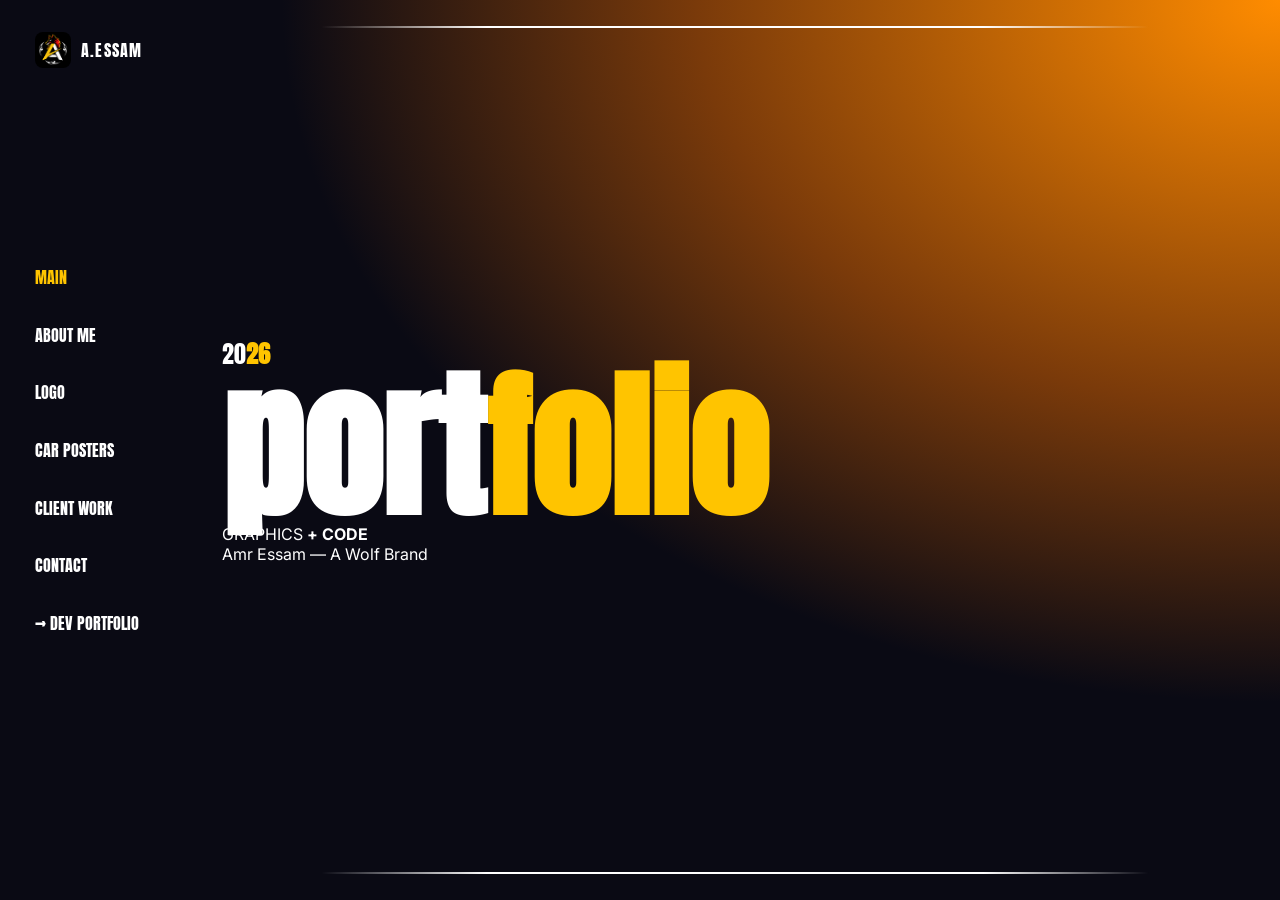
==== commit 787edf93: "Refactor HTML structure and update comments" ====
--- a/index.html
+++ b/index.html
@@ -1,47 +1,47 @@
 <!DOCTYPE html>
 <html lang="en">
 <head>
-  <!-- ========== META & SEO ========== -->
+  <!-- ===== META & SEO ===== -->
   <meta charset="UTF-8"/>
   <meta name="viewport" content="width=device-width, initial-scale=1.0"/>
-  <meta name="description" content="Amr Essam — Graphic Designer & Developer, A Wolf Brand 2026"/>
-  <meta name="theme-color" content="#FF8C00"/>
-  <meta property="og:image" content="images/wolf-a-logo.png"/>
+  <meta name="description" content="Amr Essam - A Wolf Brand 2026"/>
   <link rel="icon" href="images/wolf-a-logo.png"/>
-  
   <title>Amr Essam — A.ESSAM</title>
 
-  <!-- Fonts -->
-  <link href="https://fonts.googleapis.com/css2?family=Anton&family=Inter:wght@400;600;700&display=swap" rel="stylesheet"/>
+  <!-- ===== FONTS ===== -->
+  <link href="https://fonts.googleapis.com/css2?family=Anton&family=Inter:wght@400;600&display=swap" rel="stylesheet"/>
   <link rel="stylesheet" href="style.css"/>
 </head>
 <body>
 
-<!-- ========== SIDEBAR NAV ========== -->
-<aside class="side" id="side">
-  <!-- Logo Brand Mini (top) -->
+<!-- ======================
+     SIDEBAR - القائمة الجانبية
+======================= -->
+<aside class="side">
+  <!-- لوجو صغير فوق (بيختفي في الموبايل) -->
   <div class="brand-mini">
-    <img src="images/wolf-a-logo.png" alt="A Wolf Logo"/>
+    <img src="images/wolf-a-logo.png" alt="Wolf Logo"/>
     <span>A.ESSAM</span>
   </div>
 
-  <!-- Navigation Links -->
-  <ul role="tablist">
-    <li><a href="#main" data-t="main" class="active">Main</a></li>
-    <li><a href="#about" data-t="about">About Me</a></li>
-    <li><a href="#logo" data-t="logo">Logo</a></li>
-    <li><a href="#cars" data-t="cars">Car Posters</a></li>
-    <li><a href="#clients" data-t="clients">Client Work</a></li>
-    <li><a href="#contact" data-t="contact">Contact</a></li>
-    <!-- External Dev Portfolio -->
-    <li class="dev-link"><a href="https://amressam.is-a.dev" target="_blank">→ Dev Portfolio</a></li>
+  <!-- روابط الأقسام -->
+  <ul>
+    <li><a href="#main" data-t="main" class="active">MAIN</a></li>
+    <li><a href="#about" data-t="about">ABOUT ME</a></li>
+    <li><a href="#logo" data-t="logo">LOGO</a></li>
+    <li><a href="#cars" data-t="cars">CAR POSTERS</a></li>
+    <li><a href="#clients" data-t="clients">CLIENT WORK</a></li>
+    <li><a href="#contact" data-t="contact">CONTACT</a></li>
+    <li class="dev-link"><a href="https://amressam.is-a.dev" target="_blank">→ DEV PORTFOLIO</a></li>
   </ul>
 </aside>
 
-<!-- ========== MAIN CONTENT STAGE ========== -->
+<!-- ======================
+     STAGE - منطقة العرض
+======================= -->
 <main class="stage">
 
-  <!-- MAIN HERO SECTION -->
+  <!-- MAIN SECTION -->
   <section class="panel active" id="main">
     <div class="hero">
       <p class="year">20<b>26</b></p>
@@ -49,50 +49,31 @@
       <p class="role">GRAPHICS <b>+ CODE</b></p>
       <p class="name">Amr Essam — A Wolf Brand</p>
     </div>
-    <img class="cutout" src="images/avatar-cutout.png" alt="Amr Essam Portrait"/>
+    <!-- صورة البورتريه: لو مش موجودة هتختفي لوحدها -->
+    <img class="cutout" src="images/avatar-cutout.png" alt="" onerror="this.style.display='none'"/>
   </section>
 
-  <!-- ABOUT SECTION -->
+  <!-- ABOUT -->
   <section class="panel" id="about">
     <h2 class="title"><span class="w">ABOUT</span> <span class="y">ME!</span></h2>
-    <div class="about-body">
-      <p>Hi, I'm Amr Essam from Kafr El Dawar, Egypt. Graphic Designer + Software Engineering student.</p>
-    </div>
-    <img class="cutout" src="images/avatar-cutout.png" alt="Amr Essam" loading="lazy"/>
+    <p>Founder of A Wolf Brand - Graphic Designer from Egypt.</p>
   </section>
 
-  <!-- LOGO GALLERY - Main brand first -->
+  <!-- LOGO GALLERY -->
   <section class="panel" id="logo">
     <h2 class="title"><span class="w">LO</span><span class="y">GO</span></h2>
     <div class="grid g3 sq">
-      <!-- Featured New Brand -->
       <figure class="featured">
-        <img src="images/wolf-a-logo.png" alt="A Wolf Main Brand 2026"/>
-        <figcaption>A Wolf - Main Brand 2026</figcaption>
+        <img src="images/wolf-a-logo.png" alt="Wolf Brand"/>
+        <figcaption>A Wolf - Main 2026</figcaption>
       </figure>
-      <!-- Old Logos -->
-      <figure><img src="images/logo1.jpg" alt="Logo 1"/><figcaption>AMR Official</figcaption></figure>
-      <figure><img src="images/logo2.jpg" alt="Logo 2"/><figcaption>AMR Essam</figcaption></figure>
     </div>
   </section>
 
-  <!-- CARS SECTION -->
-  <section class="panel" id="cars">
-    <h2 class="title"><span class="w">CAR</span> <span class="y">POSTERS!</span></h2>
-    <div class="grid g4 tall">
-      <figure><img src="images/car1.jpg" alt="Car 1" loading="lazy"/><figcaption>BMW M4</figcaption></figure>
-      <!-- ... باقي العربيات ... -->
-    </div>
-  </section>
-
-  <!-- CONTACT -->
-  <section class="panel" id="contact">
-    <h2 class="title"><span class="w">GET IN</span> <span class="y">TOUCH</span></h2>
-    <ul class="contact">
-      <li><span>Email</span><a href="mailto:amrt6509@gmail.com">amrt6509@gmail.com</a></li>
-      <li><span>Phone</span><a href="tel:+201551657717">+20 155 165 7717</a></li>
-    </ul>
-  </section>
+  <!-- باقي الأقسام -->
+  <section class="panel" id="cars"><h2 class="title"><span class="w">CAR</span> <span class="y">POSTERS!</span></h2></section>
+  <section class="panel" id="clients"><h2 class="title"><span class="w">CLIENT</span> <span class="y">WORK</span></h2></section>
+  <section class="panel" id="contact"><h2 class="title"><span class="w">GET IN</span> <span class="y">TOUCH</span></h2></section>
 
 </main>
 
--- a/style.css
+++ b/style.css
@@ -1,291 +1,120 @@
+/* =========================================
+   RESET - تصفير الهوامش
+========================================= */
 *,*::before,*::after{box-sizing:border-box;margin:0;padding:0}
+
+/* =========================================
+   ROOT VARIABLES - الألوان الأساسية
+========================================= */
 :root{
-  --black:#0a0a0a;
-  --dark:#111111;
-  --darker:#0d0d0d;
-  --orange:#ff6b00;
-  --orange2:#ff8c00;
-  --white:#ffffff;
-  --gray:#888;
-  --light:#f0f0f0;
-}
-html{scroll-behavior:smooth}
-body{background:var(--black);color:var(--white);font-family:'Inter',sans-serif;overflow-x:hidden}
-
-/* ── SCROLLBAR ── */
-::-webkit-scrollbar{width:4px}
-::-webkit-scrollbar-track{background:var(--black)}
-::-webkit-scrollbar-thumb{background:var(--orange);border-radius:2px}
-
-/* ── PAGE / SLIDE ── */
-.slide{
-  min-height:100vh;width:100%;
-  display:flex;flex-direction:column;
-  justify-content:center;align-items:center;
-  padding:4rem 3rem;position:relative;
-  overflow:hidden;
-}
-.slide:nth-child(even){background:var(--darker)}
-.slide:nth-child(odd){background:var(--dark)}
-
-/* Decorative squiggle lines */
-.squiggle{
-  position:absolute;color:var(--orange);
-  font-size:2rem;opacity:.4;line-height:1;
-  pointer-events:none;
+  --yellow:#FFC400; /* الأصفر الأساسي */
+  --orange:#FF8C00; /* البرتقالي بتاع اللوجو الجديد */
+  --white:#fff;
+  --ink:#0a0a14; /* الخلفية الغامقة */
 }
 
-/* ── SLIDE HEADER (top bar) ── */
-.slide-header{
-  position:absolute;top:1.2rem;left:2rem;right:2rem;
-  display:flex;justify-content:space-between;align-items:center;
-  font-size:.65rem;letter-spacing:.2em;color:var(--gray);
-  font-family:'Inter',sans-serif;text-transform:uppercase;
+/* =========================================
+   BODY - خلفية الصفحة
+========================================= */
+html,body{height:100%}
+body{
+  font-family:'Inter',sans-serif;
+  color:var(--white);
+  overflow:hidden;
+  /* تدرج برتقالي من فوق يمين */
+  background:
+    radial-gradient(120% 120% at 100% 0%, var(--orange) 0%, #7a3a0a 38%, transparent 65%),
+    var(--ink);
 }
-.slide-header .brand{color:var(--orange);font-weight:700}
+ul{list-style:none}
+a{color:inherit}
 
-/* ── TYPOGRAPHY ── */
-.bebas{font-family:'Bebas Neue',sans-serif;line-height:.9}
-.script{font-family:'Dancing Script',cursive;color:var(--orange)}
+/* =========================================
+   SIDEBAR - القائمة الجانبية
+========================================= */
+.side{
+  position:fixed; left:0; top:0; bottom:0; width:190px;
+  display:flex; flex-direction:column; justify-content:center;
+  padding-left:2.2rem; z-index:5; gap:2rem;
+}
+/* لوجو صغير فوق */
+.brand-mini{display:flex;align-items:center;gap:.6rem;position:absolute;top:2rem;left:2.2rem}
+.brand-mini img{width:36px;height:36px;border-radius:8px;background:var(--orange)}
+.brand-mini span{font-family:'Anton',sans-serif;letter-spacing:.08em}
+/* لينكات القائمة */
+.side ul{display:flex;flex-direction:column;gap:2.1rem}
+.side a{
+  font-family:'Anton',sans-serif; text-transform:uppercase;
+  text-decoration:none; transition:.2s;
+}
+.side a:hover{color:var(--yellow);transform:translateX(4px)}
+.side a.active{color:var(--yellow)}
 
-/* ── SLIDE 01 — COVER ── */
-#slide-cover{
-  background:var(--black);
-  text-align:center;
-  gap:1rem;
+/* =========================================
+   STAGE & PANELS - منطقة العرض
+========================================= */
+.stage{position:fixed;inset:0 0 0 190px}
+.panel{
+  position:absolute; inset:0; padding:5rem 3rem 5rem 2rem;
+  opacity:0; visibility:hidden; transform:translateY(14px);
+  transition:opacity.4s,transform.4s,visibility.4s;
+  overflow-y:auto;
 }
-.cover-title{
-  font-family:'Bebas Neue',sans-serif;
-  font-size:clamp(5rem,18vw,14rem);
-  line-height:.85;
-  letter-spacing:.02em;
-  color:var(--white);
-  position:relative;z-index:1;
+.panel.active{opacity:1;visibility:visible;transform:none}
+
+/* خطوط بيضاء فوق وتحت */
+.stage::before,.stage::after{
+  content:''; position:absolute; left:12%; right:12%; height:2px;
+  background:linear-gradient(90deg,transparent,#fff 20%,#fff 80%,transparent);
 }
-.cover-sub{
-  font-family:'Dancing Script',cursive;
-  font-size:clamp(2rem,6vw,5rem);
-  color:var(--orange);
-  margin-top:-.5rem;
-}
-.cover-meta{
-  display:flex;justify-content:space-between;width:100%;max-width:900px;
-  font-size:.65rem;letter-spacing:.2em;color:var(--gray);
-  margin-top:2rem;
-}
-.cover-tools{
-  display:flex;gap:1rem;align-items:center;font-size:2rem;
-}
-.cover-bg-text{
-  position:absolute;font-family:'Bebas Neue',sans-serif;
-  font-size:30vw;color:rgba(255,255,255,.02);
-  top:50%;left:50%;transform:translate(-50%,-50%);
-  pointer-events:none;white-space:nowrap;z-index:0;
+.stage::before{top:1.6rem}.stage::after{bottom:1.6rem}
+
+/* =========================================
+   HERO - الواجهة الرئيسية
+========================================= */
+.hero{position:absolute;left:2rem;top:50%;transform:translateY(-50%)}
+.year{font-family:'Anton',sans-serif;font-size:1.5rem}
+.year b{color:var(--yellow)}
+.giant{font-family:'Anton',sans-serif;font-size:clamp(4rem,13vw,10rem);line-height:.95}
+.w{color:var(--white)}.y{color:var(--yellow)}
+
+/* صورة الشخص المقطوعة */
+.cutout{
+  position:absolute;right:3rem;bottom:0;height:min(80vh,560px);
+  filter:drop-shadow(0 0 2px #fff) drop-shadow(0 16px 30px rgba(0,0,0,.45));
 }
 
-/* ── SLIDE 02 — HELLO ── */
-#slide-hello{
-  flex-direction:row;gap:4rem;max-width:1200px;margin:0 auto;
+/* =========================================
+   GRID GALLERY - معرض الصور
+========================================= */
+.grid{display:grid;gap:1rem;max-width:1100px}
+.g3{grid-template-columns:repeat(3,1fr)}
+.g4{grid-template-columns:repeat(4,1fr)}
+figure{position:relative;overflow:hidden;background:#111;border-radius:2px}
+figure.featured{outline:2px solid var(--orange);outline-offset:2px} /* تمييز اللوجو الجديد */
+figure img{width:100%;height:100%;object-fit:cover;transition:transform.5s}
+figure:hover img{transform:scale(1.06)}
+.sq figure{aspect-ratio:1} /* مربع للوجوهات */
+.tall figure{aspect-ratio:3/4} /* طويل للعربيات */
+figcaption{
+  position:absolute;left:0;right:0;bottom:0;
+  padding:1.6rem.8rem.6rem;
+  background:linear-gradient(transparent,rgba(0,0,0,.85));
+  transform:translateY(100%);transition:.3s;
 }
-.hello-left{flex:1}
-.hello-name{
-  font-family:'Bebas Neue',sans-serif;
-  font-size:clamp(3rem,8vw,7rem);
-  line-height:.9;
+figure:hover figcaption{transform:none}
+
+/* =========================================
+   RESPONSIVE - موبايل وتابلت
+========================================= */
+@media (max-width:700px){
+  body{overflow:auto}
+ .side{
+    position:fixed;inset:0 0 auto 0;width:auto;height:52px;
+    flex-direction:row;padding:0 1rem;background:rgba(10,10,20,.92);
+  }
+ .side ul{flex-direction:row;gap:1.3rem}
+ .stage{inset:52px 0 0 0}
+ .panel{padding:3.2rem 1.2rem 3rem}
+ .g3{grid-template-columns:repeat(2,1fr)}
 }
-.hello-name .iam{font-size:.4em;color:var(--gray);font-family:'Inter',sans-serif;font-weight:300;display:block}
-.hello-name .script-name{font-family:'Dancing Script',cursive;color:var(--orange);display:block;font-size:.6em}
-.hello-body{color:var(--gray);font-size:.9rem;line-height:1.8;margin-top:1.5rem;max-width:400px}
-.hello-right{
-  flex-shrink:0;position:relative;
-}
-.hello-avatar{
-  width:280px;height:280px;border-radius:50%;
-  object-fit:cover;
-  border:3px solid var(--orange);
-  filter:grayscale(20%);
-}
-.hello-badge{
-  position:absolute;bottom:-10px;right:-10px;
-  background:var(--orange);color:var(--white);
-  font-family:'Bebas Neue',sans-serif;font-size:1.1rem;
-  padding:.4rem 1rem;border-radius:4px;
-  letter-spacing:.1em;
-}
-
-/* ── SECTION TITLE ── */
-.section-heading{
-  text-align:center;margin-bottom:3rem;
-}
-.section-heading h2{
-  font-family:'Bebas Neue',sans-serif;
-  font-size:clamp(4rem,12vw,9rem);
-  line-height:.9;color:var(--white);
-}
-.section-heading .script-sub{
-  font-family:'Dancing Script',cursive;
-  font-size:clamp(1.5rem,4vw,3rem);
-  color:var(--orange);
-  display:block;margin-top:-.5rem;
-}
-.section-heading .label{
-  font-size:.65rem;letter-spacing:.3em;color:var(--gray);margin-bottom:.5rem;
-  display:block;
-}
-
-/* ── SLIDE 03 — SKILLS ── */
-#slide-skills .content{
-  display:grid;grid-template-columns:1fr 1fr;gap:4rem;
-  max-width:900px;width:100%;
-}
-.skills-col h3{
-  font-family:'Bebas Neue',sans-serif;font-size:2rem;
-  color:var(--white);margin-bottom:1.5rem;
-  border-bottom:2px solid var(--orange);padding-bottom:.5rem;
-}
-.skill-list{list-style:none}
-.skill-list li{
-  padding:.5rem 0;color:var(--gray);font-size:.9rem;
-  display:flex;align-items:center;gap:.8rem;
-  border-bottom:1px solid rgba(255,255,255,.05);
-}
-.skill-list li::before{content:'•';color:var(--orange);font-size:1.2rem}
-.tools-row{display:flex;gap:1rem;flex-wrap:wrap;margin-top:1rem}
-.tool-badge{
-  background:rgba(255,107,0,.1);border:1px solid var(--orange);
-  color:var(--orange);padding:.4rem 1rem;border-radius:4px;
-  font-size:.8rem;font-family:'Bebas Neue',sans-serif;letter-spacing:.1em;
-}
-
-/* ── GRID GALLERY ── */
-.gallery-grid{
-  display:grid;gap:.8rem;width:100%;max-width:1100px;
-}
-.gallery-grid.cols-3{grid-template-columns:repeat(3,1fr)}
-.gallery-grid.cols-4{grid-template-columns:repeat(4,1fr)}
-.gallery-grid.cols-2{grid-template-columns:repeat(2,1fr)}
-.gallery-grid.masonry{
-  grid-template-columns:repeat(3,1fr);
-  grid-auto-rows:200px;
-}
-
-.gallery-item{
-  border-radius:8px;overflow:hidden;position:relative;
-  background:rgba(255,255,255,.05);
-  transition:transform .3s,box-shadow .3s;
-  cursor:pointer;
-}
-.gallery-item:hover{transform:scale(1.03);box-shadow:0 0 30px rgba(255,107,0,.3)}
-.gallery-item img{
-  width:100%;height:100%;object-fit:cover;display:block;
-  transition:transform .4s;
-}
-.gallery-item:hover img{transform:scale(1.08)}
-
-.gallery-item.tall{grid-row:span 2}
-.gallery-item.wide{grid-column:span 2}
-
-.gallery-item .item-label{
-  position:absolute;bottom:0;left:0;right:0;
-  padding:.8rem 1rem;
-  background:linear-gradient(to top,rgba(0,0,0,.85),transparent);
-  font-size:.7rem;letter-spacing:.1em;color:var(--white);
-  opacity:0;transition:opacity .3s;
-  font-family:'Bebas Neue',sans-serif;letter-spacing:.15em;
-}
-.gallery-item:hover .item-label{opacity:1}
-
-/* ── SLIDE — SOCIAL MEDIA ── */
-.social-grid{
-  display:grid;
-  grid-template-columns:repeat(3,1fr);
-  grid-template-rows:auto auto;
-  gap:.8rem;
-  width:100%;max-width:1000px;
-}
-
-/* ── SLIDE — CARS (special layout) ── */
-.cars-grid{
-  display:grid;
-  grid-template-columns:repeat(4,1fr);
-  gap:.8rem;
-  width:100%;max-width:1200px;
-}
-.cars-grid .car-item{
-  border-radius:8px;overflow:hidden;aspect-ratio:3/4;
-  position:relative;cursor:pointer;
-  transition:transform .3s,box-shadow .3s;
-}
-.cars-grid .car-item:hover{transform:translateY(-6px);box-shadow:0 20px 40px rgba(255,107,0,.2)}
-.cars-grid .car-item img{width:100%;height:100%;object-fit:cover;display:block}
-.cars-grid .car-item.wide{grid-column:span 2;aspect-ratio:16/9}
-.cars-grid .car-item .car-label{
-  position:absolute;bottom:0;left:0;right:0;
-  padding:1rem;
-  background:linear-gradient(to top,rgba(0,0,0,.9),transparent);
-  font-family:'Bebas Neue',sans-serif;font-size:1rem;letter-spacing:.1em;
-  opacity:0;transition:opacity .3s;
-}
-.cars-grid .car-item:hover .car-label{opacity:1}
-
-/* ── ORANGE ACCENT LINE ── */
-.accent-line{
-  width:80px;height:3px;background:var(--orange);
-  margin:1rem auto;border-radius:2px;
-}
-
-/* ── SLIDE — THANK YOU ── */
-#slide-thanks{
-  background:var(--black);
-  text-align:center;
-}
-.thanks-title{
-  font-family:'Bebas Neue',sans-serif;
-  font-size:clamp(6rem,20vw,16rem);
-  line-height:.85;color:var(--white);
-}
-.thanks-sub{
-  font-family:'Dancing Script',cursive;
-  font-size:clamp(2rem,5vw,4rem);
-  color:var(--orange);
-}
-.contact-row{
-  display:flex;gap:2rem;flex-wrap:wrap;
-  justify-content:center;margin-top:3rem;
-}
-.contact-item{
-  display:flex;align-items:center;gap:.6rem;
-  font-size:.85rem;color:var(--gray);
-}
-.contact-item .icon{color:var(--orange);font-size:1.1rem}
-.contact-item a{color:var(--gray);text-decoration:none}
-.contact-item a:hover{color:var(--orange)}
-
-/* ── NAV DOTS ── */
-#nav-dots{
-  position:fixed;right:1.5rem;top:50%;transform:translateY(-50%);
-  display:flex;flex-direction:column;gap:.6rem;z-index:100;
-}
-.nav-dot{
-  width:8px;height:8px;border-radius:50%;
-  background:rgba(255,255,255,.2);cursor:pointer;
-  transition:all .3s;border:1px solid transparent;
-}
-.nav-dot:hover,.nav-dot.active{
-  background:var(--orange);border-color:var(--orange);
-  transform:scale(1.3);
-}
-
-/* ── RESPONSIVE ── */
-@media(max-width:768px){
-  .slide{padding:3rem 1.5rem}
-  #slide-hello{flex-direction:column;text-align:center;gap:2rem}
-  .hello-avatar{width:180px;height:180px}
-  .gallery-grid.cols-3{grid-template-columns:repeat(2,1fr)}
-  .gallery-grid.cols-4{grid-template-columns:repeat(2,1fr)}
-  .cars-grid{grid-template-columns:repeat(2,1fr)}
-  .cars-grid .car-item.wide{grid-column:span 2}
-  #slide-skills .content{grid-template-columns:1fr;gap:2rem}
-  #nav-dots{display:none}
-  .cover-meta{flex-direction:column;gap:.5rem;align-items:center}
-}
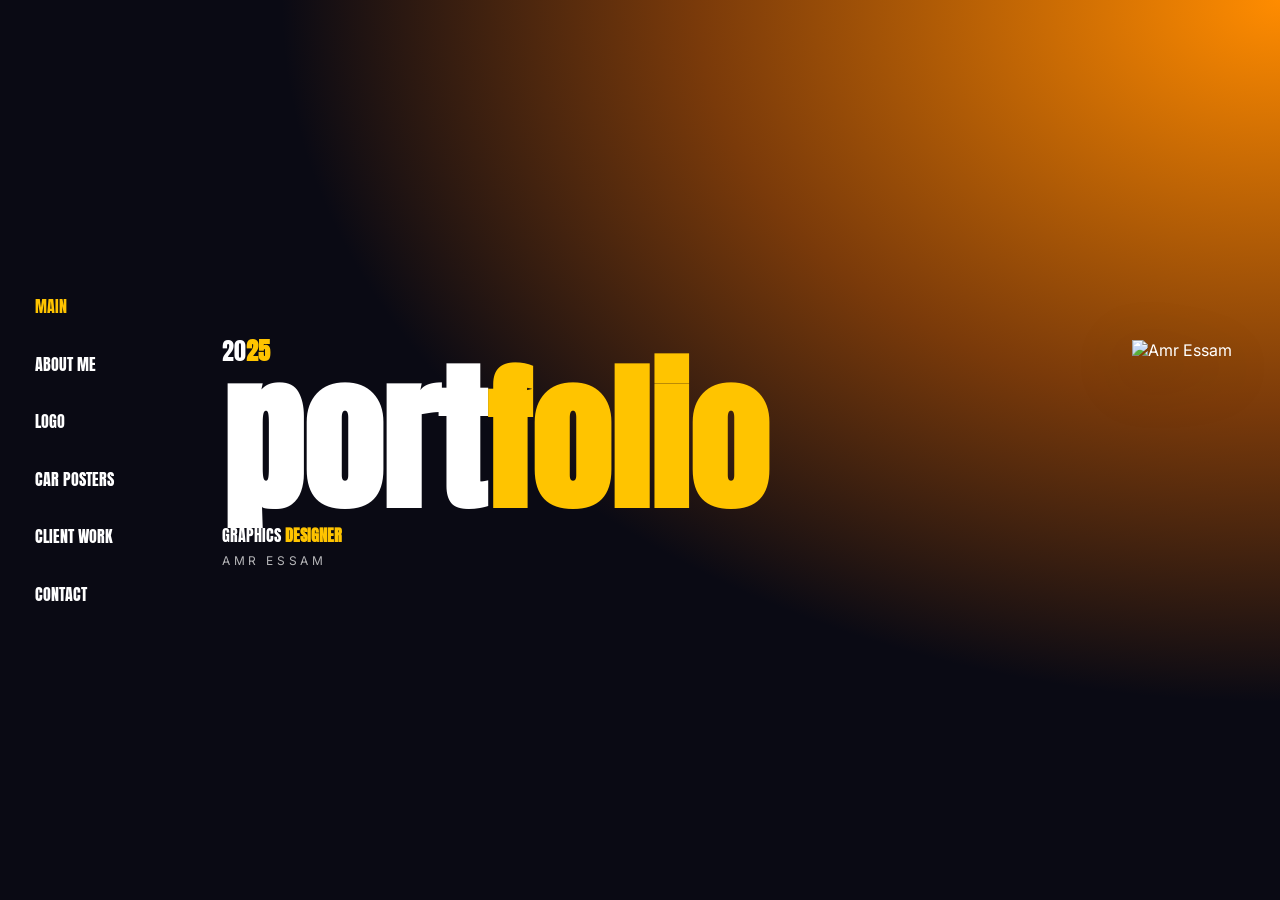
==== commit 2cd8f3c8: "Revise index.html for SEO and content updates Updated meta tags for improved SEO and added new secti" ====
--- a/index.html
+++ b/index.html
@@ -1,79 +1,125 @@
 <!DOCTYPE html>
 <html lang="en">
 <head>
-  <!-- ===== META & SEO ===== -->
-  <meta charset="UTF-8"/>
-  <meta name="viewport" content="width=device-width, initial-scale=1.0"/>
-  <meta name="description" content="Amr Essam - A Wolf Brand 2026"/>
-  <link rel="icon" href="images/wolf-a-logo.png"/>
-  <title>Amr Essam — A.ESSAM</title>
-
-  <!-- ===== FONTS ===== -->
-  <link href="https://fonts.googleapis.com/css2?family=Anton&family=Inter:wght@400;600&display=swap" rel="stylesheet"/>
-  <link rel="stylesheet" href="style.css"/>
+<meta charset="UTF-8"/>
+<meta name="viewport" content="width=device-width, initial-scale=1.0"/>
+<meta name="description" content="Amr Essam — Graphic Designer Portfolio 2025: logos, cinematic car posters, and client work."/>
+<meta name="theme-color" content="#0a0a14"/>
+<meta property="og:type" content="website"/>
+<meta property="og:title" content="Amr Essam — Graphic Designer Portfolio"/>
+<meta property="og:description" content="Logos, cinematic car posters, social media visuals, and photo edits."/>
+<meta property="og:image" content="https://devvoltx.github.io/Graphic-Protofolio-By-Amr/images/car1.jpg"/>
+<link rel="icon" href="images/avatar.jpg" type="image/jpeg"/>
+<title>Amr Essam — Graphic Designer Portfolio</title>
+<link rel="preconnect" href="https://fonts.googleapis.com"/>
+<link href="https://fonts.googleapis.com/css2?family=Anton&family=Inter:wght@400;600;700&display=swap" rel="stylesheet"/>
+<link rel="stylesheet" href="style.css"/>
 </head>
 <body>
 
-<!-- ======================
-     SIDEBAR - القائمة الجانبية
-======================= -->
-<aside class="side">
-  <!-- لوجو صغير فوق (بيختفي في الموبايل) -->
-  <div class="brand-mini">
-    <img src="images/wolf-a-logo.png" alt="Wolf Logo"/>
-    <span>A.ESSAM</span>
-  </div>
-
-  <!-- روابط الأقسام -->
-  <ul>
-    <li><a href="#main" data-t="main" class="active">MAIN</a></li>
-    <li><a href="#about" data-t="about">ABOUT ME</a></li>
-    <li><a href="#logo" data-t="logo">LOGO</a></li>
-    <li><a href="#cars" data-t="cars">CAR POSTERS</a></li>
-    <li><a href="#clients" data-t="clients">CLIENT WORK</a></li>
-    <li><a href="#contact" data-t="contact">CONTACT</a></li>
-    <li class="dev-link"><a href="https://amressam.is-a.dev" target="_blank">→ DEV PORTFOLIO</a></li>
+<aside class="side" id="side">
+  <ul role="tablist" aria-label="Portfolio sections">
+    <li><a href="#main" data-t="main" class="active">Main</a></li>
+    <li><a href="#about" data-t="about">About Me</a></li>
+    <li><a href="#logo" data-t="logo">Logo</a></li>
+    <li><a href="#cars" data-t="cars">Car Posters</a></li>
+    <li><a href="#clients" data-t="clients">Client Work</a></li>
+    <li><a href="#contact" data-t="contact">Contact</a></li>
   </ul>
 </aside>
 
-<!-- ======================
-     STAGE - منطقة العرض
-======================= -->
 <main class="stage">
 
-  <!-- MAIN SECTION -->
+  <!-- MAIN -->
   <section class="panel active" id="main">
+    <div class="rule top"></div>
     <div class="hero">
-      <p class="year">20<b>26</b></p>
+      <p class="year">20<b>25</b></p>
       <h1 class="giant"><span class="w">port</span><span class="y">folio</span></h1>
-      <p class="role">GRAPHICS <b>+ CODE</b></p>
-      <p class="name">Amr Essam — A Wolf Brand</p>
+      <p class="role">GRAPHICS <b>DESIGNER</b></p>
+      <p class="name">Amr Essam</p>
     </div>
-    <!-- صورة البورتريه: لو مش موجودة هتختفي لوحدها -->
-    <img class="cutout" src="images/avatar-cutout.png" alt="" onerror="this.style.display='none'"/>
+    <img class="cutout" src="images/avatar-cutout.png" alt="Amr Essam"/>
+    <div class="rule bottom"></div>
   </section>
 
   <!-- ABOUT -->
   <section class="panel" id="about">
+    <div class="rule top"></div>
     <h2 class="title"><span class="w">ABOUT</span> <span class="y">ME!</span></h2>
-    <p>Founder of A Wolf Brand - Graphic Designer from Egypt.</p>
+    <div class="about-body">
+      <p>Hi, I'm Amr Essam, a passionate Graphic Designer and Software Engineering student from Kafr El Dawar, Egypt. I create logos, cinematic car posters, social media visuals and photo edits that connect emotion with imagination.</p>
+      <p>Every design tells a story — clean, bold, and built to leave a lasting impression. I focus on clarity, creativity and impact, and I'm always eager to learn and collaborate on projects that push my skills forward.</p>
+      <h3 class="title sm"><span class="w">SOFT</span><span class="y">WARE!</span></h3>
+      <ul class="tools">
+        <li class="ps">Ps</li><li class="ai">Ai</li><li class="pr">Pr</li><li class="pa">PicsArt</li>
+      </ul>
+      <div class="cta">
+        <a href="mailto:amrt6509@gmail.com">Hire Me</a>
+        <a href="https://devvoltx.github.io/Amr/" class="ghost">Main Portfolio</a>
+      </div>
+    </div>
+    <img class="cutout" src="images/avatar-cutout.png" alt="Amr Essam" loading="lazy"/>
+    <div class="rule bottom"></div>
   </section>
 
-  <!-- LOGO GALLERY -->
+  <!-- LOGO -->
   <section class="panel" id="logo">
+    <div class="rule top"></div>
     <h2 class="title"><span class="w">LO</span><span class="y">GO</span></h2>
     <div class="grid g3 sq">
-      <figure class="featured">
-        <img src="images/wolf-a-logo.png" alt="Wolf Brand"/>
-        <figcaption>A Wolf - Main 2026</figcaption>
-      </figure>
+      <figure><img loading="lazy" src="images/logo1.jpg" alt="AMR Official logo"/><figcaption>AMR Official</figcaption></figure>
+      <figure><img loading="lazy" src="images/logo2.jpg" alt="AMR Essam cyan logo"/><figcaption>AMR Essam</figcaption></figure>
+      <figure><img loading="lazy" src="images/logo3.jpg" alt="Amour Official logo"/><figcaption>Amour Official</figcaption></figure>
+      <figure><img loading="lazy" src="images/logo4.jpg" alt="Mora Editz logo"/><figcaption>Mora Editz</figcaption></figure>
+      <figure><img loading="lazy" src="images/logo5.jpg" alt="AMR Essam red logo"/><figcaption>AMR Essam Red</figcaption></figure>
+      <figure><img loading="lazy" src="images/logo6.jpg" alt="Mora Edits blue logo"/><figcaption>Mora Edits Blue</figcaption></figure>
     </div>
+    <div class="rule bottom"></div>
   </section>
 
-  <!-- باقي الأقسام -->
-  <section class="panel" id="cars"><h2 class="title"><span class="w">CAR</span> <span class="y">POSTERS!</span></h2></section>
-  <section class="panel" id="clients"><h2 class="title"><span class="w">CLIENT</span> <span class="y">WORK</span></h2></section>
-  <section class="panel" id="contact"><h2 class="title"><span class="w">GET IN</span> <span class="y">TOUCH</span></h2></section>
+  <!-- CARS -->
+  <section class="panel" id="cars">
+    <div class="rule top"></div>
+    <h2 class="title"><span class="w">CAR</span> <span class="y">POSTERS!</span></h2>
+    <div class="grid g4 tall">
+      <figure><img loading="lazy" src="images/car1.jpg" alt="BMW M4 Competition"/><figcaption>BMW M4 Competition</figcaption></figure>
+      <figure><img loading="lazy" src="images/car2.jpg" alt="Lamborghini Revuelto"/><figcaption>Lamborghini Revuelto</figcaption></figure>
+      <figure><img loading="lazy" src="images/car3.jpg" alt="BMW M5"/><figcaption>BMW M5</figcaption></figure>
+      <figure><img loading="lazy" src="images/car4.jpg" alt="Bugatti Tourbillon"/><figcaption>Bugatti Tourbillon</figcaption></figure>
+      <figure><img loading="lazy" src="images/car5.jpg" alt="Pagani Huayra Roadster BC"/><figcaption>Pagani Huayra Roadster BC</figcaption></figure>
+      <figure><img loading="lazy" src="images/car6.jpg" alt="McLaren 750S"/><figcaption>McLaren 750S</figcaption></figure>
+      <figure><img loading="lazy" src="images/car7.jpg" alt="Porsche 911 GT3 RS"/><figcaption>Porsche 911 GT3 RS</figcaption></figure>
+      <figure><img loading="lazy" src="images/car8.jpg" alt="Koenigsegg Jesko Attack"/><figcaption>Koenigsegg Jesko Attack</figcaption></figure>
+    </div>
+    <div class="rule bottom"></div>
+  </section>
+
+  <!-- CLIENTS -->
+  <section class="panel" id="clients">
+    <div class="rule top"></div>
+    <h2 class="title"><span class="w">CLIENT</span> <span class="y">WORK</span></h2>
+    <div class="grid g2 tall">
+      <figure><img loading="lazy" src="images/client1.jpg" alt="Hamo Samy artist poster"/><figcaption>Hamo Samy — Artist Branding</figcaption></figure>
+      <figure><img loading="lazy" src="images/client2.jpg" alt="Mohammed cinematic edit"/><figcaption>Mohammed — Cinematic Edit</figcaption></figure>
+    </div>
+    <div class="rule bottom"></div>
+  </section>
+
+  <!-- CONTACT -->
+  <section class="panel" id="contact">
+    <div class="rule top"></div>
+    <h2 class="title"><span class="w">GET IN</span> <span class="y">TOUCH</span></h2>
+    <ul class="contact">
+      <li><span>Email</span><a href="mailto:amrt6509@gmail.com">amrt6509@gmail.com</a></li>
+      <li><span>Phone</span><a href="tel:+201551657717">+20 155 165 7717</a></li>
+      <li><span>Instagram</span><a href="https://www.instagram.com/3am_our1430" target="_blank" rel="noopener">@3am_our1430</a></li>
+      <li><span>X</span><a href="https://x.com/Amr2043275" target="_blank" rel="noopener">@Amr2043275</a></li>
+      <li><span>GitHub</span><a href="https://github.com/DEVVOLTX" target="_blank" rel="noopener">DEVVOLTX</a></li>
+    </ul>
+    <p class="badge">Available for Freelance</p>
+    <div class="rule bottom"></div>
+  </section>
 
 </main>
 
--- a/style.css
+++ b/style.css
@@ -1,14 +1,14 @@
 /* =========================================
-   RESET - تصفير الهوامش
+   RESET - تصفير الافتراضي
 ========================================= */
 *,*::before,*::after{box-sizing:border-box;margin:0;padding:0}
 
 /* =========================================
-   ROOT VARIABLES - الألوان الأساسية
+   COLORS - الألوان الأساسية
 ========================================= */
 :root{
-  --yellow:#FFC400; /* الأصفر الأساسي */
-  --orange:#FF8C00; /* البرتقالي بتاع اللوجو الجديد */
+  --yellow:#FFC400; /* لون التمييز */
+  --orange:#FF8C00; /* لون البراند الجديد */
   --white:#fff;
   --ink:#0a0a14; /* الخلفية الغامقة */
 }
@@ -20,54 +20,56 @@
 body{
   font-family:'Inter',sans-serif;
   color:var(--white);
-  overflow:hidden;
-  /* تدرج برتقالي من فوق يمين */
+  overflow:hidden; /* منع السكرول في الديسكتوب */
+  /* تدرج برتقالي من اليمين */
   background:
     radial-gradient(120% 120% at 100% 0%, var(--orange) 0%, #7a3a0a 38%, transparent 65%),
     var(--ink);
 }
 ul{list-style:none}
-a{color:inherit}
+a{color:inherit;text-decoration:none}
 
 /* =========================================
-   SIDEBAR - القائمة الجانبية
+   SIDEBAR - القائمة الجانبية (ديسكتوب)
 ========================================= */
 .side{
-  position:fixed; left:0; top:0; bottom:0; width:190px;
-  display:flex; flex-direction:column; justify-content:center;
-  padding-left:2.2rem; z-index:5; gap:2rem;
+  position:fixed;left:0;top:0;bottom:0;width:190px; /* عرض ثابت */
+  display:flex;flex-direction:column;justify-content:center;
+  padding-left:2.2rem;z-index:10;gap:2rem;
 }
-/* لوجو صغير فوق */
-.brand-mini{display:flex;align-items:center;gap:.6rem;position:absolute;top:2rem;left:2.2rem}
-.brand-mini img{width:36px;height:36px;border-radius:8px;background:var(--orange)}
+.brand-mini{
+  display:flex;align-items:center;gap:.6rem;
+  position:absolute;top:2rem;left:2.2rem; /* فوق خالص */
+}
+.brand-mini img{
+  width:36px;height:36px;border-radius:8px;
+  object-fit:cover;background:var(--orange);
+}
 .brand-mini span{font-family:'Anton',sans-serif;letter-spacing:.08em}
-/* لينكات القائمة */
 .side ul{display:flex;flex-direction:column;gap:2.1rem}
 .side a{
-  font-family:'Anton',sans-serif; text-transform:uppercase;
-  text-decoration:none; transition:.2s;
+  font-family:'Anton',sans-serif;text-transform:uppercase;
+  transition:.2s; /* حركة ناعمة */
 }
 .side a:hover{color:var(--yellow);transform:translateX(4px)}
-.side a.active{color:var(--yellow)}
+.side a.active{color:var(--yellow)} /* القسم النشط */
+.dev-link a{
+  color:var(--orange);font-size:.8rem;
+  border:1px solid var(--orange);padding:.3rem.6rem;border-radius:4px;
+}
 
 /* =========================================
-   STAGE & PANELS - منطقة العرض
+   STAGE - حاوية الأقسام
 ========================================= */
-.stage{position:fixed;inset:0 0 0 190px}
+.stage{position:fixed;inset:0 0 0 190px} /* جنب السايدبار */
 .panel{
-  position:absolute; inset:0; padding:5rem 3rem 5rem 2rem;
-  opacity:0; visibility:hidden; transform:translateY(14px);
-  transition:opacity.4s,transform.4s,visibility.4s;
+  position:absolute;inset:0;
+  padding:5rem 3rem;
+  opacity:0;visibility:hidden;transform:translateY(14px);
+  transition:opacity.4s, transform.4s;
   overflow-y:auto;
 }
 .panel.active{opacity:1;visibility:visible;transform:none}
-
-/* خطوط بيضاء فوق وتحت */
-.stage::before,.stage::after{
-  content:''; position:absolute; left:12%; right:12%; height:2px;
-  background:linear-gradient(90deg,transparent,#fff 20%,#fff 80%,transparent);
-}
-.stage::before{top:1.6rem}.stage::after{bottom:1.6rem}
 
 /* =========================================
    HERO - الواجهة الرئيسية
@@ -75,46 +77,59 @@
 .hero{position:absolute;left:2rem;top:50%;transform:translateY(-50%)}
 .year{font-family:'Anton',sans-serif;font-size:1.5rem}
 .year b{color:var(--yellow)}
-.giant{font-family:'Anton',sans-serif;font-size:clamp(4rem,13vw,10rem);line-height:.95}
-.w{color:var(--white)}.y{color:var(--yellow)}
-
-/* صورة الشخص المقطوعة */
+.giant{
+  font-family:'Anton',sans-serif;
+  font-size:clamp(4rem,13vw,10rem); /* يكبر ويصغر حسب الشاشة */
+  line-height:.9;text-transform:lowercase;
+}
+.w{color:#fff}.y{color:var(--yellow)}
+.role{font-family:'Anton',sans-serif;margin-top:.6rem}
+.role b{color:var(--yellow)}
+.name{opacity:.7;font-size:.75rem;letter-spacing:.3em;text-transform:uppercase;margin-top:.4rem}
 .cutout{
-  position:absolute;right:3rem;bottom:0;height:min(80vh,560px);
-  filter:drop-shadow(0 0 2px #fff) drop-shadow(0 16px 30px rgba(0,0,0,.45));
+  position:absolute;right:3rem;bottom:0;
+  height:min(80vh,560px);
+  filter:drop-shadow(0 16px 30px rgba(0,0,0,.45));
 }
 
 /* =========================================
-   GRID GALLERY - معرض الصور
+   GRID - معرض الصور
 ========================================= */
 .grid{display:grid;gap:1rem;max-width:1100px}
 .g3{grid-template-columns:repeat(3,1fr)}
-.g4{grid-template-columns:repeat(4,1fr)}
 figure{position:relative;overflow:hidden;background:#111;border-radius:2px}
 figure.featured{outline:2px solid var(--orange);outline-offset:2px} /* تمييز اللوجو الجديد */
-figure img{width:100%;height:100%;object-fit:cover;transition:transform.5s}
-figure:hover img{transform:scale(1.06)}
-.sq figure{aspect-ratio:1} /* مربع للوجوهات */
-.tall figure{aspect-ratio:3/4} /* طويل للعربيات */
+figure img{width:100%;height:100%;object-fit:cover;display:block}
+.sq figure{aspect-ratio:1} /* مربع */
 figcaption{
   position:absolute;left:0;right:0;bottom:0;
-  padding:1.6rem.8rem.6rem;
-  background:linear-gradient(transparent,rgba(0,0,0,.85));
-  transform:translateY(100%);transition:.3s;
+  padding:1rem.6rem;background:linear-gradient(transparent,rgba(0,0,0,.85));
+  font-family:'Anton',sans-serif;font-size:.8rem;text-transform:uppercase;
 }
-figure:hover figcaption{transform:none}
 
 /* =========================================
-   RESPONSIVE - موبايل وتابلت
+   MOBILE FIX - إصلاح مشكلة الموبايل اللي في الصورة
 ========================================= */
-@media (max-width:700px){
-  body{overflow:auto}
+@media (max-width:768px){
+  body{overflow:auto} /* نسمح بالسكرول */
+
+  /* السايدبار يبقى فوق أفقي */
  .side{
-    position:fixed;inset:0 0 auto 0;width:auto;height:52px;
-    flex-direction:row;padding:0 1rem;background:rgba(10,10,20,.92);
+    inset:0 0 auto 0; /* فوق */
+    width:100%;height:54px;
+    flex-direction:row;align-items:center;
+    padding:0 1rem;
+    background:rgba(10,10,20,.96);backdrop-filter:blur(10px);
   }
- .side ul{flex-direction:row;gap:1.3rem}
- .stage{inset:52px 0 0 0}
- .panel{padding:3.2rem 1.2rem 3rem}
- .g3{grid-template-columns:repeat(2,1fr)}
+ .brand-mini{display:none} /* نخفيه عشان ميزحمش المنيو - ده سبب كلمة ME اللي لازقة */
+ .side ul{flex-direction:row;gap:1.1rem;overflow-x:auto;width:100%}
+ .side a{font-size:.82rem;white-space:nowrap}
+
+  /* الأقسام تبقى تحت بعض */
+ .stage{position:relative;inset:auto;padding-top:54px}
+ .panel{position:relative;inset:auto;min-height:100vh;display:none;padding:2rem 1.2rem}
+ .panel.active{display:block;opacity:1;visibility:visible}
+ .hero{position:relative;left:auto;top:auto;transform:none;margin-top:4rem}
+ .cutout{display:none} /* نخفي البورتريه البايظ لحد ما ترفعه */
+ .g3{grid-template-columns:repeat(2,1fr)} /* عمودين في الموبايل */
 }
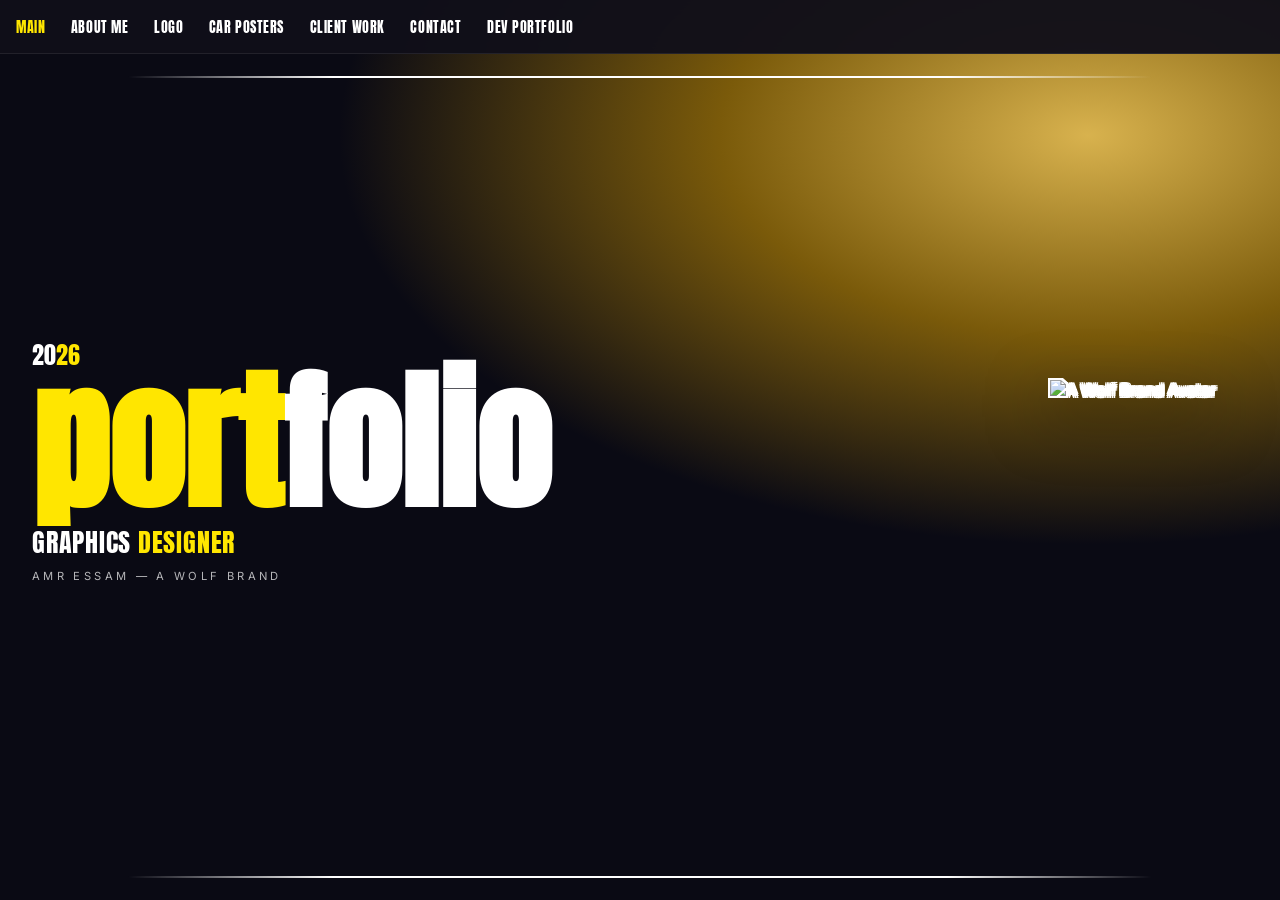
==== commit 57080106: "Revise portfolio branding and update year to 2026 Updated the portfolio details and branding for Amr" ====
--- a/index.html
+++ b/index.html
@@ -1,73 +1,95 @@
 <!DOCTYPE html>
 <html lang="en">
 <head>
-<meta charset="UTF-8"/>
-<meta name="viewport" content="width=device-width, initial-scale=1.0"/>
-<meta name="description" content="Amr Essam — Graphic Designer Portfolio 2025: logos, cinematic car posters, and client work."/>
-<meta name="theme-color" content="#0a0a14"/>
-<meta property="og:type" content="website"/>
-<meta property="og:title" content="Amr Essam — Graphic Designer Portfolio"/>
-<meta property="og:description" content="Logos, cinematic car posters, social media visuals, and photo edits."/>
-<meta property="og:image" content="https://devvoltx.github.io/Graphic-Protofolio-By-Amr/images/car1.jpg"/>
-<link rel="icon" href="images/avatar.jpg" type="image/jpeg"/>
-<title>Amr Essam — Graphic Designer Portfolio</title>
-<link rel="preconnect" href="https://fonts.googleapis.com"/>
-<link href="https://fonts.googleapis.com/css2?family=Anton&family=Inter:wght@400;600;700&display=swap" rel="stylesheet"/>
-<link rel="stylesheet" href="style.css"/>
+  <!-- ================= META ================= -->
+  <meta charset="UTF-8"/>
+  <meta name="viewport" content="width=device-width, initial-scale=1.0"/>
+  <meta name="description" content="Amr Essam — A Wolf Brand 2026: Graphic Designer + Software Engineer. Logos, car posters, client work."/>
+  <meta name="theme-color" content="#0a0a14"/>
+  <meta property="og:type" content="website"/>
+  <meta property="og:title" content="Amr Essam — A Wolf Brand Portfolio 2026"/>
+  <meta property="og:description" content="Logos, cinematic car posters, and client work by A Wolf Brand."/>
+  <meta property="og:image" content="images/wolf-avatar.png"/>
+  <link rel="icon" href="images/wolf-avatar.png" type="image/png"/>
+  <title>Amr Essam — A Wolf Brand 2026</title>
+
+  <!-- ================= FONTS ================= -->
+  <link rel="preconnect" href="https://fonts.googleapis.com"/>
+  <link href="https://fonts.googleapis.com/css2?family=Anton&family=Inter:wght@400;600;700&display=swap" rel="stylesheet"/>
+  <link rel="stylesheet" href="style.css"/>
 </head>
 <body>
 
+<!-- ================= TOP NAV - زي Claude ================= -->
 <aside class="side" id="side">
+  <!-- لوجو مصغر - بيظهر في الديسكتوب -->
+  <div class="brand-mini">
+    <img src="images/wolf-avatar.png" alt="Wolf"/>
+    <span>A.ESSAM</span>
+  </div>
   <ul role="tablist" aria-label="Portfolio sections">
-    <li><a href="#main" data-t="main" class="active">Main</a></li>
-    <li><a href="#about" data-t="about">About Me</a></li>
-    <li><a href="#logo" data-t="logo">Logo</a></li>
-    <li><a href="#cars" data-t="cars">Car Posters</a></li>
-    <li><a href="#clients" data-t="clients">Client Work</a></li>
-    <li><a href="#contact" data-t="contact">Contact</a></li>
+    <li><a href="#main" data-t="main" class="active">MAIN</a></li>
+    <li><a href="#about" data-t="about">ABOUT ME</a></li>
+    <li><a href="#logo" data-t="logo">LOGO</a></li>
+    <li><a href="#cars" data-t="cars">CAR POSTERS</a></li>
+    <li><a href="#clients" data-t="clients">CLIENT WORK</a></li>
+    <li><a href="#contact" data-t="contact">CONTACT</a></li>
+    <li class="dev-link"><a href="https://amressam.is-a.dev" target="_blank">DEV PORTFOLIO</a></li>
   </ul>
 </aside>
 
+<!-- ================= STAGE ================= -->
 <main class="stage">
 
-  <!-- MAIN -->
+  <!-- ===== MAIN - زي صورة 1 ===== -->
   <section class="panel active" id="main">
     <div class="rule top"></div>
     <div class="hero">
-      <p class="year">20<b>25</b></p>
+      <p class="year">20<b>26</b></p>
+      <!-- port أصفر + folio أبيض زي تصميم Claude -->
       <h1 class="giant"><span class="w">port</span><span class="y">folio</span></h1>
       <p class="role">GRAPHICS <b>DESIGNER</b></p>
-      <p class="name">Amr Essam</p>
+      <p class="name">Amr Essam — A Wolf Brand</p>
     </div>
-    <img class="cutout" src="images/avatar-cutout.png" alt="Amr Essam"/>
+    <!-- أفاتار الذئب بدال صورتك -->
+    <img class="cutout" src="images/wolf-avatar.png" alt="A Wolf Brand Avatar"/>
     <div class="rule bottom"></div>
   </section>
 
-  <!-- ABOUT -->
+  <!-- ===== ABOUT - زي صورة 2 ===== -->
   <section class="panel" id="about">
     <div class="rule top"></div>
     <h2 class="title"><span class="w">ABOUT</span> <span class="y">ME!</span></h2>
     <div class="about-body">
-      <p>Hi, I'm Amr Essam, a passionate Graphic Designer and Software Engineering student from Kafr El Dawar, Egypt. I create logos, cinematic car posters, social media visuals and photo edits that connect emotion with imagination.</p>
-      <p>Every design tells a story — clean, bold, and built to leave a lasting impression. I focus on clarity, creativity and impact, and I'm always eager to learn and collaborate on projects that push my skills forward.</p>
+      <p>Hi, I'm <b>Amr Essam</b>, founder of <b>A Wolf Brand</b> — Graphic Designer and Software Engineering student from Kafr El Dawar, Egypt.</p>
+      <p>Every design tells a story — clean, bold, and built to leave a lasting impression. I create logos, cinematic car posters, social media visuals and photo edits that connect emotion with imagination.</p>
+      
       <h3 class="title sm"><span class="w">SOFT</span><span class="y">WARE!</span></h3>
       <ul class="tools">
-        <li class="ps">Ps</li><li class="ai">Ai</li><li class="pr">Pr</li><li class="pa">PicsArt</li>
+        <li class="ps">Ps</li>
+        <li class="ai">Ai</li>
+        <li class="pr">Pr</li>
+        <li class="pa">PicsArt</li>
       </ul>
       <div class="cta">
         <a href="mailto:amrt6509@gmail.com">Hire Me</a>
-        <a href="https://devvoltx.github.io/Amr/" class="ghost">Main Portfolio</a>
+        <a href="https://amressam.is-a.dev" target="_blank" class="ghost">Dev Portfolio</a>
       </div>
     </div>
-    <img class="cutout" src="images/avatar-cutout.png" alt="Amr Essam" loading="lazy"/>
+    <img class="cutout small" src="images/wolf-avatar.png" alt="Wolf" loading="lazy"/>
     <div class="rule bottom"></div>
   </section>
 
-  <!-- LOGO -->
+  <!-- ===== LOGO - زي صورة 3 ===== -->
   <section class="panel" id="logo">
     <div class="rule top"></div>
     <h2 class="title"><span class="w">LO</span><span class="y">GO</span></h2>
     <div class="grid g3 sq">
+      <!-- اللوجو الجديد مميز -->
+      <figure class="featured">
+        <img loading="lazy" src="images/wolf-avatar.png" alt="A Wolf Brand 2026"/>
+        <figcaption>A Wolf - Main Brand 2026</figcaption>
+      </figure>
       <figure><img loading="lazy" src="images/logo1.jpg" alt="AMR Official logo"/><figcaption>AMR Official</figcaption></figure>
       <figure><img loading="lazy" src="images/logo2.jpg" alt="AMR Essam cyan logo"/><figcaption>AMR Essam</figcaption></figure>
       <figure><img loading="lazy" src="images/logo3.jpg" alt="Amour Official logo"/><figcaption>Amour Official</figcaption></figure>
@@ -78,7 +100,7 @@
     <div class="rule bottom"></div>
   </section>
 
-  <!-- CARS -->
+  <!-- ===== CARS - زي صورة 4 ===== -->
   <section class="panel" id="cars">
     <div class="rule top"></div>
     <h2 class="title"><span class="w">CAR</span> <span class="y">POSTERS!</span></h2>
@@ -95,7 +117,7 @@
     <div class="rule bottom"></div>
   </section>
 
-  <!-- CLIENTS -->
+  <!-- ===== CLIENTS ===== -->
   <section class="panel" id="clients">
     <div class="rule top"></div>
     <h2 class="title"><span class="w">CLIENT</span> <span class="y">WORK</span></h2>
@@ -106,7 +128,7 @@
     <div class="rule bottom"></div>
   </section>
 
-  <!-- CONTACT -->
+  <!-- ===== CONTACT - زي آخر صورة ===== -->
   <section class="panel" id="contact">
     <div class="rule top"></div>
     <h2 class="title"><span class="w">GET IN</span> <span class="y">TOUCH</span></h2>
@@ -117,7 +139,7 @@
       <li><span>X</span><a href="https://x.com/Amr2043275" target="_blank" rel="noopener">@Amr2043275</a></li>
       <li><span>GitHub</span><a href="https://github.com/DEVVOLTX" target="_blank" rel="noopener">DEVVOLTX</a></li>
     </ul>
-    <p class="badge">Available for Freelance</p>
+    <p class="badge">Available for Freelance — A Wolf Brand 2026</p>
     <div class="rule bottom"></div>
   </section>
 
--- a/style.css
+++ b/style.css
@@ -1,135 +1,225 @@
 /* =========================================
-   RESET - تصفير الافتراضي
+   1- RESET & COLORS
+   زي Claude: أصفر فاتح + خلفية سوداء مزرقة
 ========================================= */
 *,*::before,*::after{box-sizing:border-box;margin:0;padding:0}
-
-/* =========================================
-   COLORS - الألوان الأساسية
-========================================= */
 :root{
-  --yellow:#FFC400; /* لون التمييز */
-  --orange:#FF8C00; /* لون البراند الجديد */
+  --yellow:#ffe600; /* نفس أصفر Claude */
   --white:#fff;
-  --ink:#0a0a14; /* الخلفية الغامقة */
-}
-
-/* =========================================
-   BODY - خلفية الصفحة
-========================================= */
+  --ink:#0a0a14;
+  --card:#111;
+}
 html,body{height:100%}
 body{
-  font-family:'Inter',sans-serif;
-  color:var(--white);
-  overflow:hidden; /* منع السكرول في الديسكتوب */
-  /* تدرج برتقالي من اليمين */
+  font-family:'Inter',sans-serif;color:var(--white);
+  overflow:hidden;
+  /* الخلفية الذهبية من اليمين زي الصور 1 و 2 و 3 */
   background:
-    radial-gradient(120% 120% at 100% 0%, var(--orange) 0%, #7a3a0a 38%, transparent 65%),
+    radial-gradient(90% 70% at 85% 15%, #d8b24e 0%, #7a5a0a 32%, rgba(10,10,20,0) 65%),
     var(--ink);
 }
 ul{list-style:none}
 a{color:inherit;text-decoration:none}
 
 /* =========================================
-   SIDEBAR - القائمة الجانبية (ديسكتوب)
+   2- SIDEBAR -> نحوله TOP NAV زي Claude
+   كودك كان sidebar شمال، هنخليه فوق أفقي
+   من غير ما تغير HTML
 ========================================= */
 .side{
-  position:fixed;left:0;top:0;bottom:0;width:190px; /* عرض ثابت */
-  display:flex;flex-direction:column;justify-content:center;
-  padding-left:2.2rem;z-index:10;gap:2rem;
-}
-.brand-mini{
-  display:flex;align-items:center;gap:.6rem;
-  position:absolute;top:2rem;left:2.2rem; /* فوق خالص */
-}
-.brand-mini img{
-  width:36px;height:36px;border-radius:8px;
-  object-fit:cover;background:var(--orange);
-}
-.brand-mini span{font-family:'Anton',sans-serif;letter-spacing:.08em}
-.side ul{display:flex;flex-direction:column;gap:2.1rem}
+  position:fixed;
+  top:0;left:0;right:0;
+  height:54px;
+  width:100%;
+  display:flex;align-items:center;
+  padding:0 1rem;
+  background:rgba(16,15,25,.96);
+  backdrop-filter:blur(8px);
+  border-bottom:1px solid rgba(255,255,255,.08);
+  z-index:20;
+  overflow-x:auto;
+}
+.side ul{
+  display:flex;flex-direction:row;gap:1.6rem;
+  white-space:nowrap;
+}
 .side a{
-  font-family:'Anton',sans-serif;text-transform:uppercase;
-  transition:.2s; /* حركة ناعمة */
-}
-.side a:hover{color:var(--yellow);transform:translateX(4px)}
-.side a.active{color:var(--yellow)} /* القسم النشط */
-.dev-link a{
-  color:var(--orange);font-size:.8rem;
-  border:1px solid var(--orange);padding:.3rem.6rem;border-radius:4px;
-}
-
-/* =========================================
-   STAGE - حاوية الأقسام
-========================================= */
-.stage{position:fixed;inset:0 0 0 190px} /* جنب السايدبار */
+  font-family:'Anton',sans-serif;
+  font-size:.88rem;letter-spacing:.04em;
+  text-transform:uppercase;
+  transition:color .2s, transform .2s;
+  display:block;
+}
+.side a:hover{color:var(--yellow);transform:translateY(-1px)}
+.side a.active{color:var(--yellow)}
+
+/* لوجو الذئب الصغير (لو موجود) */
+.brand-mini{display:none} /* نخفيه عشان يبقى زي Claude بالظبط */
+
+/* =========================================
+   3- STAGE & LINES
+   الخطين البيض اللي فوق وتحت زي الصور
+========================================= */
+.stage{position:fixed;inset:54px 0 0 0}
 .panel{
   position:absolute;inset:0;
-  padding:5rem 3rem;
-  opacity:0;visibility:hidden;transform:translateY(14px);
-  transition:opacity.4s, transform.4s;
+  padding:4.5rem 2.5rem 4rem 2rem;
+  opacity:0;visibility:hidden;
+  transform:translateY(14px);
+  transition:opacity .4s, transform .4s, visibility .4s;
   overflow-y:auto;
+  z-index:1;
 }
 .panel.active{opacity:1;visibility:visible;transform:none}
 
-/* =========================================
-   HERO - الواجهة الرئيسية
-========================================= */
-.hero{position:absolute;left:2rem;top:50%;transform:translateY(-50%)}
-.year{font-family:'Anton',sans-serif;font-size:1.5rem}
-.year b{color:var(--yellow)}
+/* الخطوط البيضاء */
+.stage::before,.stage::after{
+  content:'';
+  position:absolute;left:10%;right:10%;height:2px;
+  z-index:0;pointer-events:none;
+  background:linear-gradient(90deg,transparent,#fff 20%,#fff 80%,transparent);
+}
+.stage::before{top:1.4rem}
+.stage::after{bottom:1.4rem}
+.rule{display:none} /* كنا بنستخدمه قبل، دلوقتي بنستخدم ::before */
+
+/* =========================================
+   4- TITLES
+========================================= */
+.title{
+  font-family:'Anton',sans-serif;
+  font-size:clamp(2.4rem,6vw,4.2rem);
+  line-height:1;margin-bottom:1.8rem;
+  text-transform:uppercase;
+}
+.title.sm{font-size:clamp(1.6rem,3vw,2.2rem);margin:1.6rem 0 1rem}
+.w{color:#fff}.y{color:var(--yellow)}
+
+/* ظل خفيف زي Claude */
+.title .w{text-shadow:-14px 0 14px rgba(255,255,255,.12)}
+.title .y{text-shadow:-14px 0 14px rgba(255,230,0,.18)}
+
+/* =========================================
+   5- HERO - نفس صفحة MAIN
+========================================= */
+.hero{
+  position:absolute;left:2rem;top:48%;
+  transform:translateY(-50%);max-width:70%;
+}
+.year{font-family:'Anton',sans-serif;font-size:1.5rem;color:#fff}
+.year b{color:var(--yellow);font-weight:400}
 .giant{
   font-family:'Anton',sans-serif;
-  font-size:clamp(4rem,13vw,10rem); /* يكبر ويصغر حسب الشاشة */
-  line-height:.9;text-transform:lowercase;
-}
-.w{color:#fff}.y{color:var(--yellow)}
-.role{font-family:'Anton',sans-serif;margin-top:.6rem}
-.role b{color:var(--yellow)}
-.name{opacity:.7;font-size:.75rem;letter-spacing:.3em;text-transform:uppercase;margin-top:.4rem}
+  font-size:clamp(4rem,13vw,9.5rem);
+  line-height:.92;text-transform:lowercase;
+}
+/* port أصفر - folio أبيض زي الصورة */
+.giant .w{color:var(--yellow)}
+.giant .y{color:#fff}
+.role{font-family:'Anton',sans-serif;font-size:clamp(1.1rem,2.2vw,1.6rem);letter-spacing:.03em;margin-top:.6rem}
+.role b{color:var(--yellow);font-weight:400}
+.name{margin-top:.5rem;opacity:.7;letter-spacing:.3em;text-transform:uppercase;font-size:.7rem}
+
+/* =========================================
+   6- AVATAR - أفاتار الذئب بدال صورتك
+   نفس الفلتر الأبيض اللي كان على صورتك
+========================================= */
 .cutout{
-  position:absolute;right:3rem;bottom:0;
-  height:min(80vh,560px);
-  filter:drop-shadow(0 16px 30px rgba(0,0,0,.45));
-}
-
-/* =========================================
-   GRID - معرض الصور
+  position:absolute;right:4rem;bottom:0;
+  height:min(78vh,520px);width:auto;
+  object-fit:contain;
+  /* white stroke زي تصميمك القديم */
+  filter:
+    drop-shadow(2px 0 0 #fff) drop-shadow(-2px 0 0 #fff)
+    drop-shadow(0 2px 0 #fff) drop-shadow(0 -2px 0 #fff)
+    drop-shadow(0 18px 30px rgba(0,0,0,.55));
+}
+.about-body+.cutout{height:min(70vh,460px)}
+
+/* لو عايز تستخدم wolf-avatar.png - اعمل كده في HTML:
+   <img class="cutout" src="images/wolf-avatar.png" alt="Wolf">
+   والفلتر هيظبطه لوحده
+*/
+
+/* =========================================
+   7- ABOUT
+========================================= */
+.about-body{max-width:min(640px,55%);font-size:.88rem;line-height:1.7;color:#eee}
+.about-body p+p{margin-top:.8rem}
+.tools{display:flex;gap:.8rem;flex-wrap:wrap;margin-top:1rem}
+.tools li{
+  min-width:48px;height:48px;padding:0 .8rem;
+  border-radius:10px;display:grid;place-items:center;
+  font-weight:700;border:2px solid;background:rgba(0,0,0,.35)
+}
+.tools .ps{color:#31a8ff;border-color:#31a8ff}
+.tools .ai{color:#ff9a00;border-color:#ff9a00}
+.tools .pr{color:#c78cff;border-color:#9999ff}
+.tools .pa{color:#ff4fa3;border-color:#ff4fa3;font-size:.8rem}
+.cta{display:flex;gap:.8rem;margin-top:1.6rem;flex-wrap:wrap}
+.cta a{background:var(--yellow);color:#000;padding:.65rem 1.4rem;border-radius:4px;font-family:'Anton',sans-serif;letter-spacing:.06em;text-transform:uppercase;font-size:.85rem}
+.cta a.ghost{background:none;color:var(--yellow);border:1px solid var(--yellow)}
+
+/* =========================================
+   8- GALLERIES - زي الصور 2 عمود
 ========================================= */
 .grid{display:grid;gap:1rem;max-width:1100px}
-.g3{grid-template-columns:repeat(3,1fr)}
-figure{position:relative;overflow:hidden;background:#111;border-radius:2px}
-figure.featured{outline:2px solid var(--orange);outline-offset:2px} /* تمييز اللوجو الجديد */
-figure img{width:100%;height:100%;object-fit:cover;display:block}
-.sq figure{aspect-ratio:1} /* مربع */
+.g3{grid-template-columns:repeat(2,1fr)} /* خليناها 2 زي Claude مش 3 */
+.g4{grid-template-columns:repeat(2,1fr)} /* 2 برضه */
+.g2{grid-template-columns:repeat(2,1fr);max-width:760px}
+figure{position:relative;overflow:hidden;background:var(--card);border-radius:4px;box-shadow:0 12px 30px rgba(0,0,0,.5)}
+figure.featured{outline:2px solid #FF8C00;outline-offset:3px}
+figure img{width:100%;height:100%;object-fit:cover;display:block;transition:transform .5s}
+figure:hover img{transform:scale(1.06)}
+.sq figure{aspect-ratio:1}
+.tall figure{aspect-ratio:4/3}
 figcaption{
   position:absolute;left:0;right:0;bottom:0;
-  padding:1rem.6rem;background:linear-gradient(transparent,rgba(0,0,0,.85));
-  font-family:'Anton',sans-serif;font-size:.8rem;text-transform:uppercase;
-}
-
-/* =========================================
-   MOBILE FIX - إصلاح مشكلة الموبايل اللي في الصورة
-========================================= */
-@media (max-width:768px){
-  body{overflow:auto} /* نسمح بالسكرول */
-
-  /* السايدبار يبقى فوق أفقي */
- .side{
-    inset:0 0 auto 0; /* فوق */
-    width:100%;height:54px;
-    flex-direction:row;align-items:center;
-    padding:0 1rem;
-    background:rgba(10,10,20,.96);backdrop-filter:blur(10px);
+  padding:1.2rem .7rem .6rem;
+  font-family:'Anton',sans-serif;font-size:.75rem;
+  text-transform:uppercase;
+  background:linear-gradient(transparent,rgba(0,0,0,.85));
+  transform:translateY(100%);transition:transform .3s;
+}
+figure:hover figcaption{transform:none}
+
+/* =========================================
+   9- CONTACT
+========================================= */
+.contact{max-width:560px}
+.contact li{display:flex;justify-content:space-between;gap:1rem;padding:1rem 0;border-bottom:1px solid rgba(255,255,255,.2)}
+.contact span{font-family:'Anton',sans-serif;color:var(--yellow);letter-spacing:.06em;text-transform:uppercase}
+.contact a:hover{color:var(--yellow)}
+.badge{
+  display:inline-block;margin-top:1.6rem;
+  border:1px solid var(--yellow);color:var(--yellow);
+  padding:.4rem 1rem;border-radius:99px;
+  font-size:.75rem;letter-spacing:.15em;text-transform:uppercase;
+}
+
+/* =========================================
+   10- MOBILE - 2 عمود زي الصور بالظبط
+========================================= */
+@media (max-width:900px){
+  .about-body{max-width:100%}
+  .hero{position:static;transform:none;max-width:100%;margin-top:1.5rem}
+  .cutout,.about-body+.cutout{
+    position:relative;right:auto;bottom:auto;
+    display:block;margin:2rem auto 0;
+    width:min(80vw,340px);height:auto;
   }
- .brand-mini{display:none} /* نخفيه عشان ميزحمش المنيو - ده سبب كلمة ME اللي لازقة */
- .side ul{flex-direction:row;gap:1.1rem;overflow-x:auto;width:100%}
- .side a{font-size:.82rem;white-space:nowrap}
-
-  /* الأقسام تبقى تحت بعض */
- .stage{position:relative;inset:auto;padding-top:54px}
- .panel{position:relative;inset:auto;min-height:100vh;display:none;padding:2rem 1.2rem}
- .panel.active{display:block;opacity:1;visibility:visible}
- .hero{position:relative;left:auto;top:auto;transform:none;margin-top:4rem}
- .cutout{display:none} /* نخفي البورتريه البايظ لحد ما ترفعه */
- .g3{grid-template-columns:repeat(2,1fr)} /* عمودين في الموبايل */
-}
+}
+@media (max-width:700px){
+  body{overflow:auto}
+  .side{height:50px;padding:0 .8rem}
+  .side ul{gap:1rem}
+  .side a{font-size:.78rem}
+  .stage{inset:50px 0 0 0;position:relative}
+  .panel{position:relative;inset:auto;min-height:85vh;display:none;padding:2.5rem 1.2rem 3rem}
+  .panel.active{display:block;opacity:1;visibility:visible;transform:none}
+  .stage::before,.stage::after{left:5%;right:5%}
+  .g3,.g4{grid-template-columns:repeat(2,1fr)} /* 2 عمود في الموبايل زي صورك */
+  figcaption{transform:none;font-size:.65rem}
+  .title .w,.title .y{text-shadow:none}
+}
+@media (prefers-reduced-motion:reduce){*{transition:none!important}}
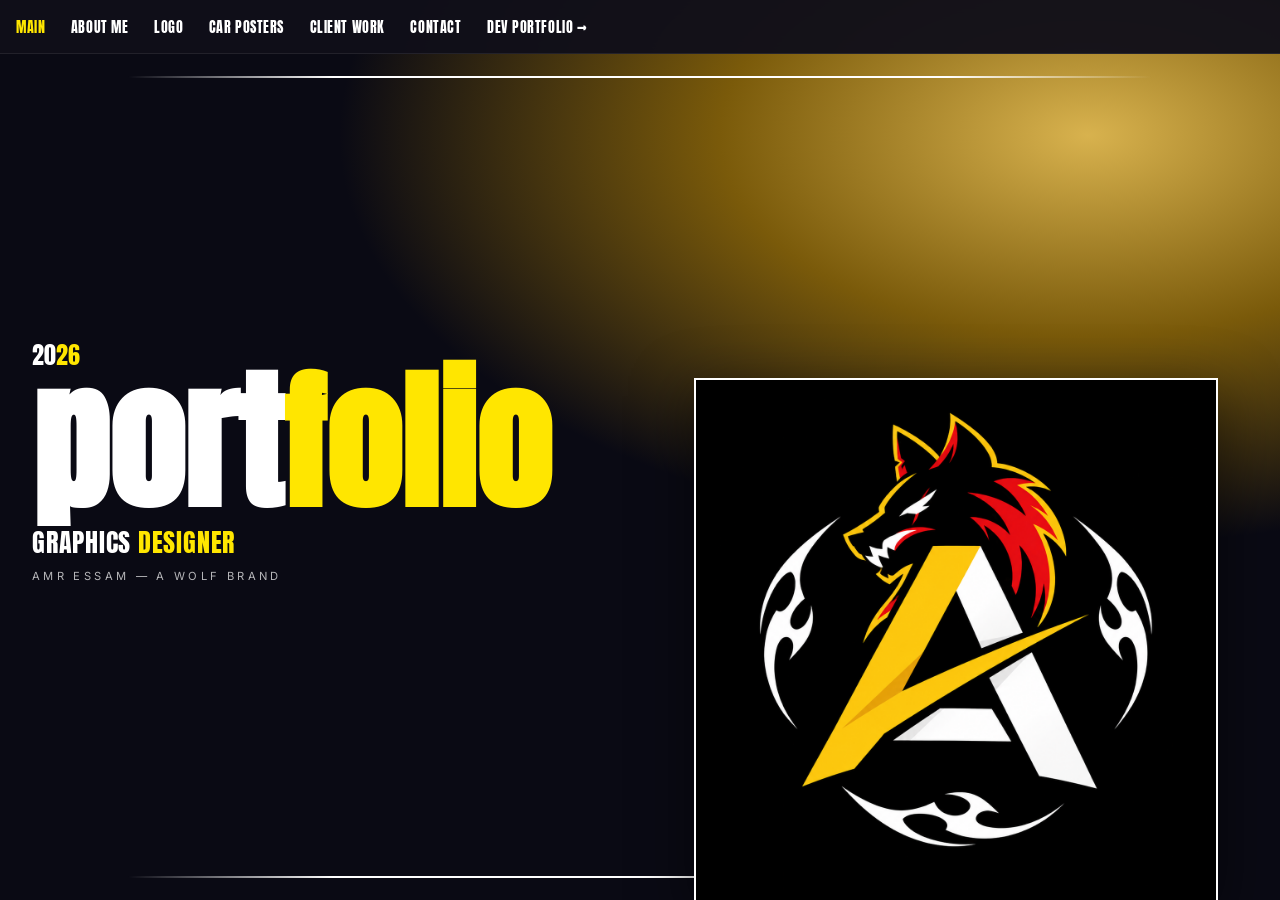
==== commit 9855c675: "Refactor index.html for consistency and updates Updated various elements in the index.html file, inc" ====
--- a/index.html
+++ b/index.html
@@ -1,150 +1,115 @@
 <!DOCTYPE html>
 <html lang="en">
 <head>
-  <!-- ================= META ================= -->
   <meta charset="UTF-8"/>
   <meta name="viewport" content="width=device-width, initial-scale=1.0"/>
-  <meta name="description" content="Amr Essam — A Wolf Brand 2026: Graphic Designer + Software Engineer. Logos, car posters, client work."/>
+  <meta name="description" content="Amr Essam — A Wolf Brand 2026: Graphic Designer + Software Engineer"/>
   <meta name="theme-color" content="#0a0a14"/>
-  <meta property="og:type" content="website"/>
-  <meta property="og:title" content="Amr Essam — A Wolf Brand Portfolio 2026"/>
-  <meta property="og:description" content="Logos, cinematic car posters, and client work by A Wolf Brand."/>
-  <meta property="og:image" content="images/wolf-avatar.png"/>
-  <link rel="icon" href="images/wolf-avatar.png" type="image/png"/>
+  <link rel="icon" href="images/wolf-a-logo.png"/>
   <title>Amr Essam — A Wolf Brand 2026</title>
-
-  <!-- ================= FONTS ================= -->
-  <link rel="preconnect" href="https://fonts.googleapis.com"/>
   <link href="https://fonts.googleapis.com/css2?family=Anton&family=Inter:wght@400;600;700&display=swap" rel="stylesheet"/>
   <link rel="stylesheet" href="style.css"/>
 </head>
 <body>
 
-<!-- ================= TOP NAV - زي Claude ================= -->
-<aside class="side" id="side">
-  <!-- لوجو مصغر - بيظهر في الديسكتوب -->
+<aside class="side">
   <div class="brand-mini">
-    <img src="images/wolf-avatar.png" alt="Wolf"/>
-    <span>A.ESSAM</span>
+    <img src="images/wolf-a-logo.png" alt="Wolf"/>
+    <span>A.WOLF</span>
   </div>
-  <ul role="tablist" aria-label="Portfolio sections">
+  <ul>
     <li><a href="#main" data-t="main" class="active">MAIN</a></li>
     <li><a href="#about" data-t="about">ABOUT ME</a></li>
     <li><a href="#logo" data-t="logo">LOGO</a></li>
     <li><a href="#cars" data-t="cars">CAR POSTERS</a></li>
     <li><a href="#clients" data-t="clients">CLIENT WORK</a></li>
     <li><a href="#contact" data-t="contact">CONTACT</a></li>
-    <li class="dev-link"><a href="https://amressam.is-a.dev" target="_blank">DEV PORTFOLIO</a></li>
+    <li class="dev"><a href="https://amressam.is-a.dev" target="_blank">DEV PORTFOLIO →</a></li>
   </ul>
 </aside>
 
-<!-- ================= STAGE ================= -->
 <main class="stage">
 
-  <!-- ===== MAIN - زي صورة 1 ===== -->
+  <!-- MAIN -->
   <section class="panel active" id="main">
-    <div class="rule top"></div>
     <div class="hero">
       <p class="year">20<b>26</b></p>
-      <!-- port أصفر + folio أبيض زي تصميم Claude -->
-      <h1 class="giant"><span class="w">port</span><span class="y">folio</span></h1>
+      <h1 class="giant"><span class="y">port</span><span class="w">folio</span></h1>
       <p class="role">GRAPHICS <b>DESIGNER</b></p>
       <p class="name">Amr Essam — A Wolf Brand</p>
     </div>
-    <!-- أفاتار الذئب بدال صورتك -->
-    <img class="cutout" src="images/wolf-avatar.png" alt="A Wolf Brand Avatar"/>
-    <div class="rule bottom"></div>
+    <img class="cutout" src="images/wolf-a-logo.png" alt="A Wolf Brand Logo"/>
   </section>
 
-  <!-- ===== ABOUT - زي صورة 2 ===== -->
+  <!-- ABOUT -->
   <section class="panel" id="about">
-    <div class="rule top"></div>
     <h2 class="title"><span class="w">ABOUT</span> <span class="y">ME!</span></h2>
     <div class="about-body">
       <p>Hi, I'm <b>Amr Essam</b>, founder of <b>A Wolf Brand</b> — Graphic Designer and Software Engineering student from Kafr El Dawar, Egypt.</p>
       <p>Every design tells a story — clean, bold, and built to leave a lasting impression. I create logos, cinematic car posters, social media visuals and photo edits that connect emotion with imagination.</p>
-      
       <h3 class="title sm"><span class="w">SOFT</span><span class="y">WARE!</span></h3>
       <ul class="tools">
-        <li class="ps">Ps</li>
-        <li class="ai">Ai</li>
-        <li class="pr">Pr</li>
-        <li class="pa">PicsArt</li>
+        <li class="ps">Ps</li><li class="ai">Ai</li><li class="pr">Pr</li><li class="pa">PicsArt</li>
       </ul>
       <div class="cta">
         <a href="mailto:amrt6509@gmail.com">Hire Me</a>
         <a href="https://amressam.is-a.dev" target="_blank" class="ghost">Dev Portfolio</a>
       </div>
     </div>
-    <img class="cutout small" src="images/wolf-avatar.png" alt="Wolf" loading="lazy"/>
-    <div class="rule bottom"></div>
+    <img class="cutout small" src="images/wolf-a-logo.png" alt="Wolf"/>
   </section>
 
-  <!-- ===== LOGO - زي صورة 3 ===== -->
+  <!-- LOGO -->
   <section class="panel" id="logo">
-    <div class="rule top"></div>
     <h2 class="title"><span class="w">LO</span><span class="y">GO</span></h2>
-    <div class="grid g3 sq">
-      <!-- اللوجو الجديد مميز -->
-      <figure class="featured">
-        <img loading="lazy" src="images/wolf-avatar.png" alt="A Wolf Brand 2026"/>
-        <figcaption>A Wolf - Main Brand 2026</figcaption>
-      </figure>
-      <figure><img loading="lazy" src="images/logo1.jpg" alt="AMR Official logo"/><figcaption>AMR Official</figcaption></figure>
-      <figure><img loading="lazy" src="images/logo2.jpg" alt="AMR Essam cyan logo"/><figcaption>AMR Essam</figcaption></figure>
-      <figure><img loading="lazy" src="images/logo3.jpg" alt="Amour Official logo"/><figcaption>Amour Official</figcaption></figure>
-      <figure><img loading="lazy" src="images/logo4.jpg" alt="Mora Editz logo"/><figcaption>Mora Editz</figcaption></figure>
-      <figure><img loading="lazy" src="images/logo5.jpg" alt="AMR Essam red logo"/><figcaption>AMR Essam Red</figcaption></figure>
-      <figure><img loading="lazy" src="images/logo6.jpg" alt="Mora Edits blue logo"/><figcaption>Mora Edits Blue</figcaption></figure>
+    <div class="grid g3">
+      <figure class="featured"><img loading="lazy" src="images/wolf-a-logo.png" alt="Main Logo"/><figcaption>A Wolf — Main 2026</figcaption></figure>
+      <figure><img loading="lazy" src="images/logo1.jpg" alt=""/><figcaption>AMR Official</figcaption></figure>
+      <figure><img loading="lazy" src="images/logo2.jpg" alt=""/><figcaption>AMR Essam</figcaption></figure>
+      <figure><img loading="lazy" src="images/logo3.jpg" alt=""/><figcaption>Amour Official</figcaption></figure>
+      <figure><img loading="lazy" src="images/logo4.jpg" alt=""/><figcaption>Mora Editz</figcaption></figure>
+      <figure><img loading="lazy" src="images/logo5.jpg" alt=""/><figcaption>AMR Red</figcaption></figure>
     </div>
-    <div class="rule bottom"></div>
   </section>
 
-  <!-- ===== CARS - زي صورة 4 ===== -->
+  <!-- CARS -->
   <section class="panel" id="cars">
-    <div class="rule top"></div>
     <h2 class="title"><span class="w">CAR</span> <span class="y">POSTERS!</span></h2>
-    <div class="grid g4 tall">
-      <figure><img loading="lazy" src="images/car1.jpg" alt="BMW M4 Competition"/><figcaption>BMW M4 Competition</figcaption></figure>
-      <figure><img loading="lazy" src="images/car2.jpg" alt="Lamborghini Revuelto"/><figcaption>Lamborghini Revuelto</figcaption></figure>
-      <figure><img loading="lazy" src="images/car3.jpg" alt="BMW M5"/><figcaption>BMW M5</figcaption></figure>
-      <figure><img loading="lazy" src="images/car4.jpg" alt="Bugatti Tourbillon"/><figcaption>Bugatti Tourbillon</figcaption></figure>
-      <figure><img loading="lazy" src="images/car5.jpg" alt="Pagani Huayra Roadster BC"/><figcaption>Pagani Huayra Roadster BC</figcaption></figure>
-      <figure><img loading="lazy" src="images/car6.jpg" alt="McLaren 750S"/><figcaption>McLaren 750S</figcaption></figure>
-      <figure><img loading="lazy" src="images/car7.jpg" alt="Porsche 911 GT3 RS"/><figcaption>Porsche 911 GT3 RS</figcaption></figure>
-      <figure><img loading="lazy" src="images/car8.jpg" alt="Koenigsegg Jesko Attack"/><figcaption>Koenigsegg Jesko Attack</figcaption></figure>
+    <div class="grid g4">
+      <figure><img loading="lazy" src="images/car1.jpg" alt=""/><figcaption>BMW M4 Competition</figcaption></figure>
+      <figure><img loading="lazy" src="images/car2.jpg" alt=""/><figcaption>Lamborghini Revuelto</figcaption></figure>
+      <figure><img loading="lazy" src="images/car3.jpg" alt=""/><figcaption>BMW M5</figcaption></figure>
+      <figure><img loading="lazy" src="images/car4.jpg" alt=""/><figcaption>Bugatti Tourbillon</figcaption></figure>
+      <figure><img loading="lazy" src="images/car5.jpg" alt=""/><figcaption>Pagani Huayra BC</figcaption></figure>
+      <figure><img loading="lazy" src="images/car6.jpg" alt=""/><figcaption>McLaren 750S</figcaption></figure>
+      <figure><img loading="lazy" src="images/car7.jpg" alt=""/><figcaption>Porsche 911 GT3 RS</figcaption></figure>
+      <figure><img loading="lazy" src="images/car8.jpg" alt=""/><figcaption>Koenigsegg Jesko</figcaption></figure>
     </div>
-    <div class="rule bottom"></div>
   </section>
 
-  <!-- ===== CLIENTS ===== -->
+  <!-- CLIENTS -->
   <section class="panel" id="clients">
-    <div class="rule top"></div>
     <h2 class="title"><span class="w">CLIENT</span> <span class="y">WORK</span></h2>
-    <div class="grid g2 tall">
-      <figure><img loading="lazy" src="images/client1.jpg" alt="Hamo Samy artist poster"/><figcaption>Hamo Samy — Artist Branding</figcaption></figure>
-      <figure><img loading="lazy" src="images/client2.jpg" alt="Mohammed cinematic edit"/><figcaption>Mohammed — Cinematic Edit</figcaption></figure>
+    <div class="grid g2">
+      <figure><img loading="lazy" src="images/client1.jpg" alt=""/><figcaption>Hamo Samy — Artist Branding</figcaption></figure>
+      <figure><img loading="lazy" src="images/client2.jpg" alt=""/><figcaption>Mohammed — Cinematic Edit</figcaption></figure>
     </div>
-    <div class="rule bottom"></div>
   </section>
 
-  <!-- ===== CONTACT - زي آخر صورة ===== -->
+  <!-- CONTACT -->
   <section class="panel" id="contact">
-    <div class="rule top"></div>
     <h2 class="title"><span class="w">GET IN</span> <span class="y">TOUCH</span></h2>
     <ul class="contact">
       <li><span>Email</span><a href="mailto:amrt6509@gmail.com">amrt6509@gmail.com</a></li>
       <li><span>Phone</span><a href="tel:+201551657717">+20 155 165 7717</a></li>
-      <li><span>Instagram</span><a href="https://www.instagram.com/3am_our1430" target="_blank" rel="noopener">@3am_our1430</a></li>
-      <li><span>X</span><a href="https://x.com/Amr2043275" target="_blank" rel="noopener">@Amr2043275</a></li>
-      <li><span>GitHub</span><a href="https://github.com/DEVVOLTX" target="_blank" rel="noopener">DEVVOLTX</a></li>
+      <li><span>Instagram</span><a href="https://www.instagram.com/3am_our1430" target="_blank">@3am_our1430</a></li>
+      <li><span>X</span><a href="https://x.com/Amr2043275" target="_blank">@Amr2043275</a></li>
+      <li><span>GitHub</span><a href="https://github.com/DEVVOLTX" target="_blank">DEVVOLTX</a></li>
     </ul>
     <p class="badge">Available for Freelance — A Wolf Brand 2026</p>
-    <div class="rule bottom"></div>
   </section>
 
 </main>
-
 <script src="script.js"></script>
 </body>
 </html>
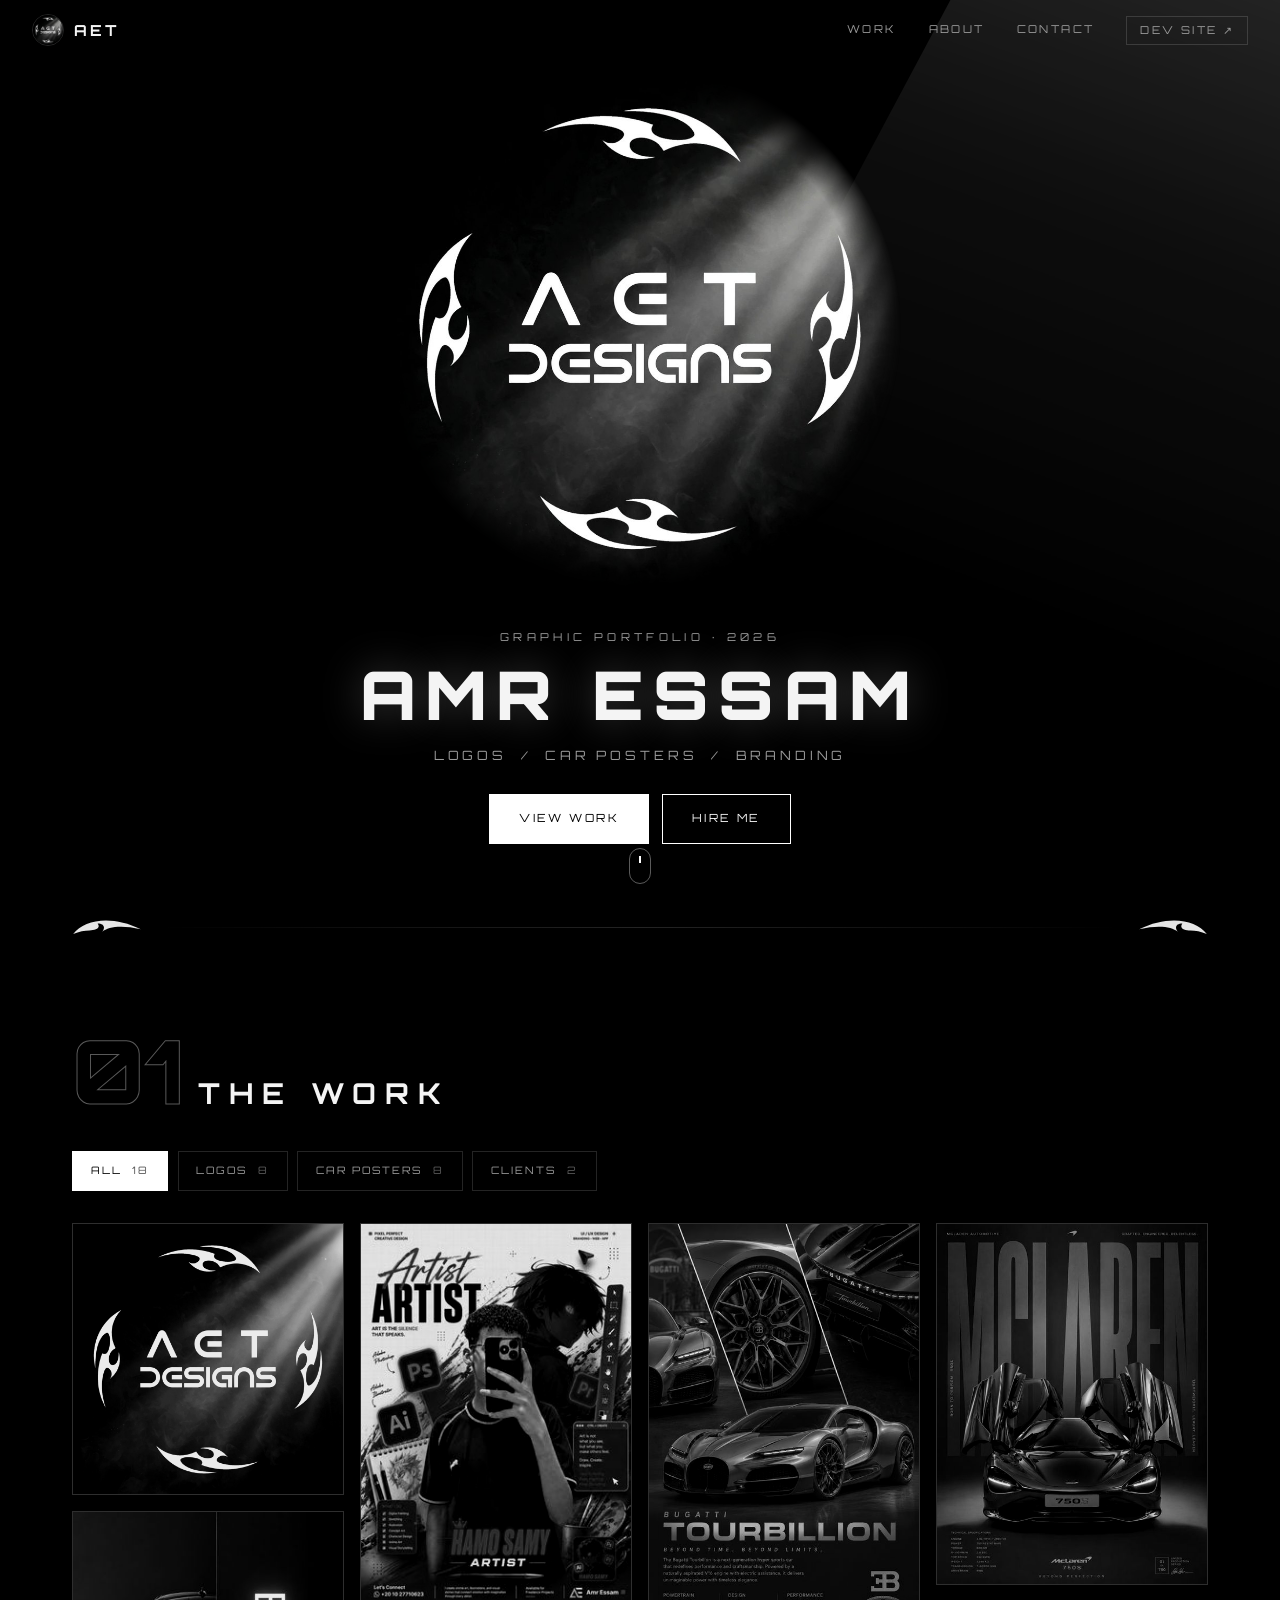
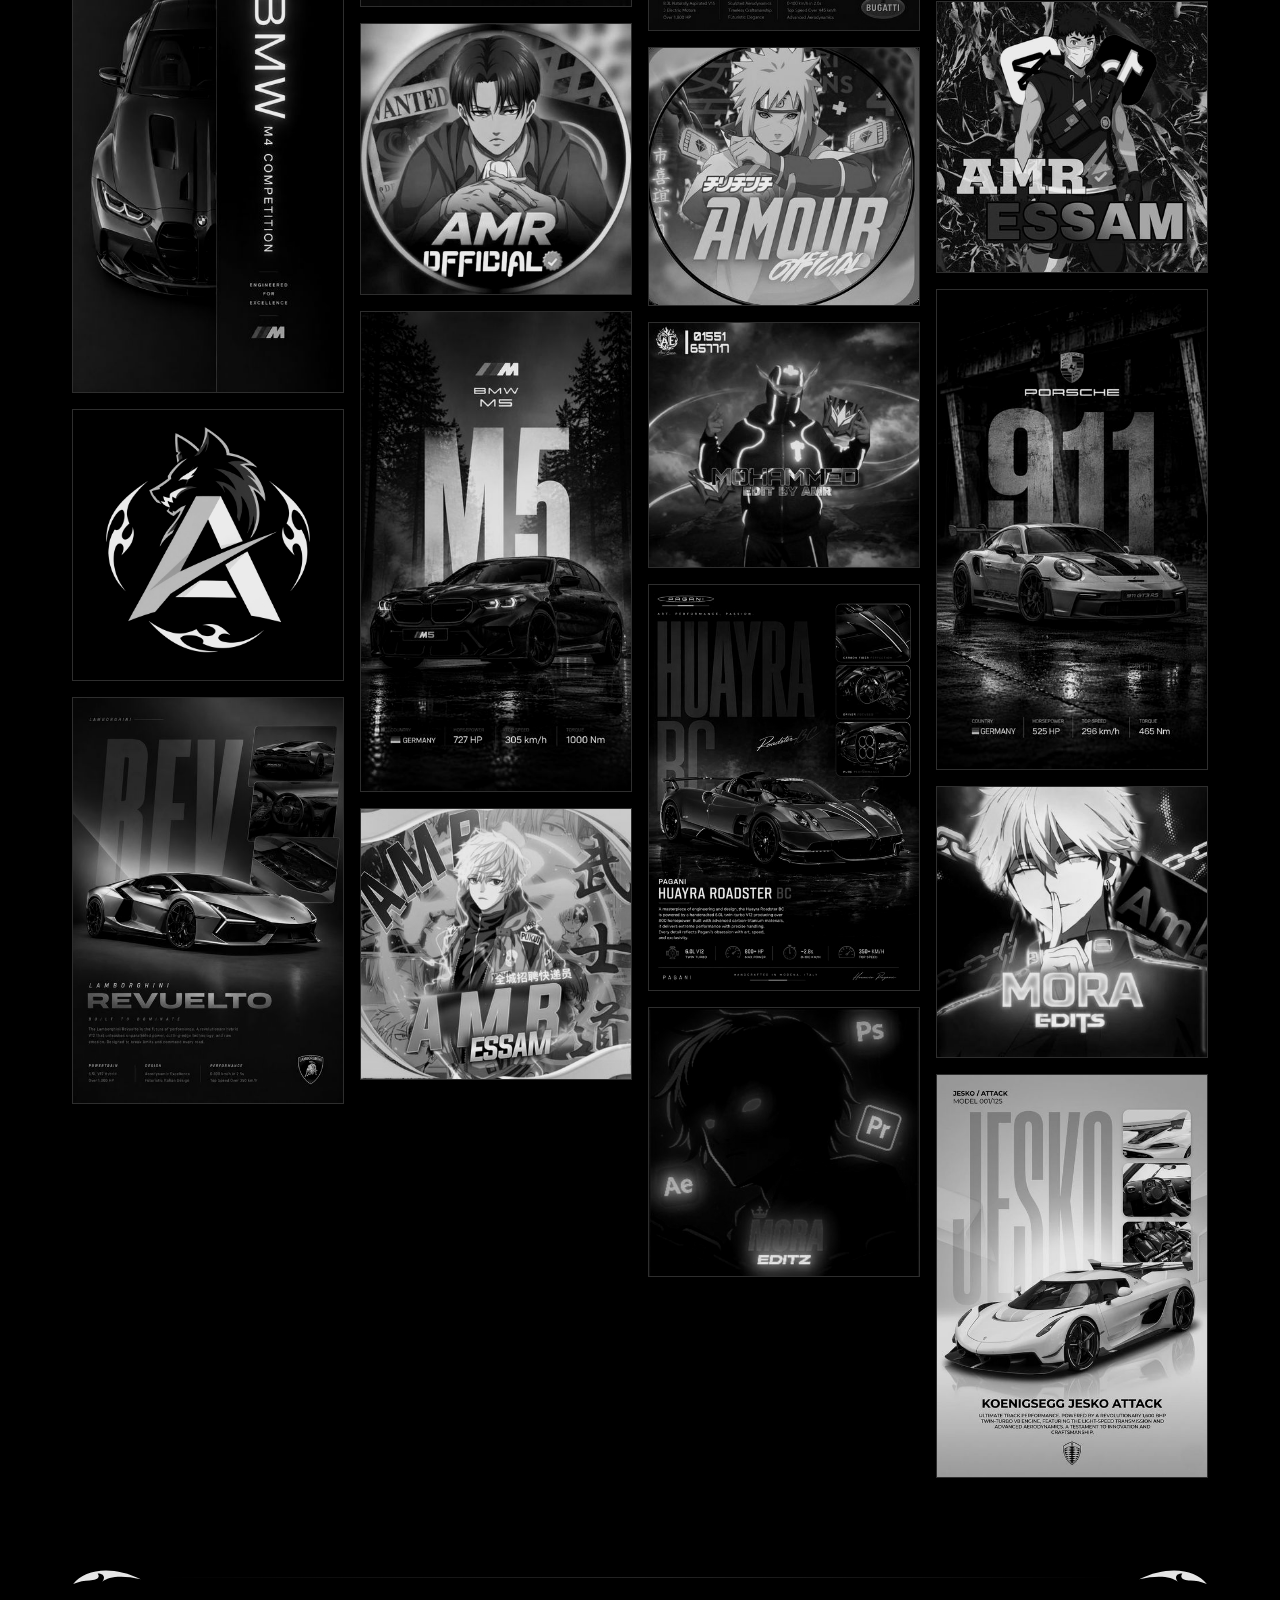
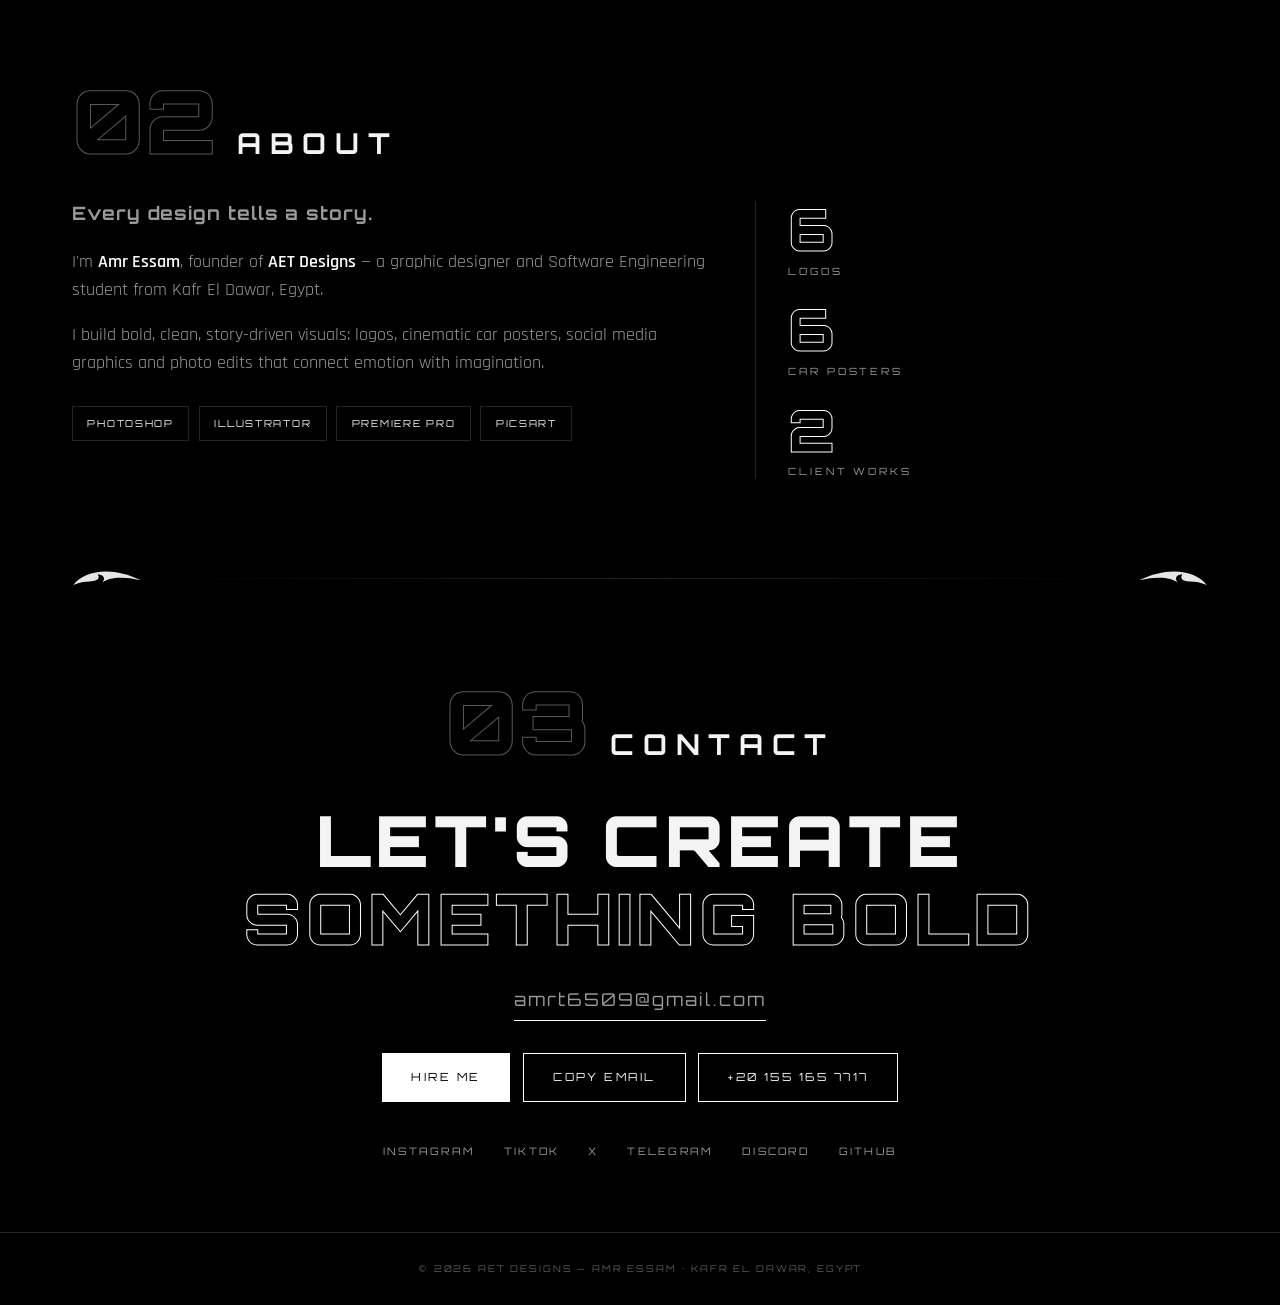
==== commit 8b26b2b5: "Add files via upload" ====
--- a/index.html
+++ b/index.html
@@ -3,113 +3,163 @@
 <head>
   <meta charset="UTF-8"/>
   <meta name="viewport" content="width=device-width, initial-scale=1.0"/>
-  <meta name="description" content="Amr Essam — A Wolf Brand 2026: Graphic Designer + Software Engineer"/>
-  <meta name="theme-color" content="#0a0a14"/>
-  <link rel="icon" href="images/wolf-a-logo.png"/>
-  <title>Amr Essam — A Wolf Brand 2026</title>
-  <link href="https://fonts.googleapis.com/css2?family=Anton&family=Inter:wght@400;600;700&display=swap" rel="stylesheet"/>
+  <title>AET Designs — Amr Essam | Graphic Portfolio</title>
+  <meta name="description" content="AET Designs — graphic portfolio of Amr Essam: logos, car posters, client branding and cinematic edits. Available for freelance."/>
+  <meta name="author" content="Amr Essam"/>
+  <meta name="theme-color" content="#000000"/>
+  <meta name="color-scheme" content="dark"/>
+  <link rel="canonical" href="https://devvoltx.github.io/Graphic-Protofolio-By-Amr/"/>
+
+  <link rel="icon" href="favicon.ico" sizes="any"/>
+  <link rel="icon" type="image/png" sizes="32x32" href="favicon-32.png"/>
+  <link rel="icon" type="image/png" sizes="16x16" href="favicon-16.png"/>
+  <link rel="apple-touch-icon" sizes="180x180" href="apple-touch-icon.png"/>
+
+  <meta property="og:type" content="website"/>
+  <meta property="og:site_name" content="AET Designs"/>
+  <meta property="og:title" content="AET Designs — Amr Essam | Graphic Portfolio"/>
+  <meta property="og:description" content="Logos, car posters, client branding and cinematic edits."/>
+  <meta property="og:url" content="https://devvoltx.github.io/Graphic-Protofolio-By-Amr/"/>
+  <meta property="og:image" content="https://devvoltx.github.io/Graphic-Protofolio-By-Amr/og-image.jpg"/>
+  <meta property="og:image:alt" content="AET Designs logo"/>
+  <meta name="twitter:card" content="summary_large_image"/>
+  <meta name="twitter:site" content="@Amr2043275"/>
+
+  <link rel="preconnect" href="https://fonts.googleapis.com"/>
+  <link rel="preconnect" href="https://fonts.gstatic.com" crossorigin/>
+  <link href="https://fonts.googleapis.com/css2?family=Orbitron:wght@500;700;900&family=Rajdhani:wght@400;500;600;700&display=swap" rel="stylesheet"/>
   <link rel="stylesheet" href="style.css"/>
 </head>
 <body>
+<a class="skip" href="#work">Skip to work</a>
 
-<aside class="side">
-  <div class="brand-mini">
-    <img src="images/wolf-a-logo.png" alt="Wolf"/>
-    <span>A.WOLF</span>
+<!-- reusable tribal blade ornament -->
+<svg width="0" height="0" style="position:absolute" aria-hidden="true">
+  <defs>
+    <symbol id="blade" viewBox="0 0 120 36">
+      <path d="M2 30 C 22 4, 70 -2, 118 22 C 84 14, 62 18, 52 26 C 58 18, 54 12, 44 12 C 50 20, 40 24, 30 24 C 22 24, 12 26, 2 30Z" fill="currentColor"/>
+    </symbol>
+  </defs>
+</svg>
+
+<header class="top" id="top">
+  <a class="mark" href="#hero" aria-label="AET Designs — top"><img src="images/aet-logo.jpg" alt="" width="32" height="32"/><b>AET</b></a>
+  <nav aria-label="Main">
+    <a href="#work">WORK</a>
+    <a href="#about">ABOUT</a>
+    <a href="#contact">CONTACT</a>
+    <a class="ext" href="https://amressam.is-a.dev" target="_blank" rel="noopener noreferrer">DEV SITE ↗</a>
+  </nav>
+</header>
+
+<main>
+<!-- HERO -->
+<section id="hero">
+  <div class="beam" aria-hidden="true"></div>
+  <div class="hero-art"><img src="images/aet-logo.jpg" alt="AET Designs logo" width="1000" height="1000" fetchpriority="high"/></div>
+  <div class="hero-copy">
+    <p class="eyebrow">GRAPHIC PORTFOLIO · 2026</p>
+    <h1>AMR ESSAM</h1>
+    <p class="sub">LOGOS &nbsp;/&nbsp; CAR POSTERS &nbsp;/&nbsp; BRANDING</p>
+    <div class="btns">
+      <a class="btn solid" href="#work">VIEW WORK</a>
+      <a class="btn" href="mailto:amrt6509@gmail.com?subject=Design%20inquiry%20from%20your%20portfolio">HIRE ME</a>
+    </div>
   </div>
-  <ul>
-    <li><a href="#main" data-t="main" class="active">MAIN</a></li>
-    <li><a href="#about" data-t="about">ABOUT ME</a></li>
-    <li><a href="#logo" data-t="logo">LOGO</a></li>
-    <li><a href="#cars" data-t="cars">CAR POSTERS</a></li>
-    <li><a href="#clients" data-t="clients">CLIENT WORK</a></li>
-    <li><a href="#contact" data-t="contact">CONTACT</a></li>
-    <li class="dev"><a href="https://amressam.is-a.dev" target="_blank">DEV PORTFOLIO →</a></li>
+  <a class="scroll" href="#work" aria-label="Scroll to work"><span></span></a>
+</section>
+
+<div class="divider" aria-hidden="true"><svg class="l"><use href="#blade"/></svg><i></i><svg class="r"><use href="#blade"/></svg></div>
+
+<!-- WORK -->
+<section id="work" class="wrap">
+  <header class="sec-head">
+    <p class="num">01</p>
+    <h2>THE WORK</h2>
+  </header>
+  <div class="filters" role="tablist" aria-label="Filter work">
+    <button class="on" data-f="all" role="tab" aria-selected="true">ALL <em id="c-all"></em></button>
+    <button data-f="logos" role="tab" aria-selected="false">LOGOS <em id="c-logos"></em></button>
+    <button data-f="cars" role="tab" aria-selected="false">CAR POSTERS <em id="c-cars"></em></button>
+    <button data-f="clients" role="tab" aria-selected="false">CLIENTS <em id="c-clients"></em></button>
+  </div>
+
+  <div class="masonry" id="gallery">
+    <figure class="piece" data-cat="logos" data-title="AET Designs — Main"><img loading="lazy" src="images/aet-logo.jpg" alt="AET Designs main logo"/><figcaption><span>LOGO</span>AET DESIGNS — MAIN</figcaption></figure>
+    <figure class="piece" data-cat="cars" data-title="BMW M4 Competition"><img loading="lazy" src="images/car1.jpg" alt="BMW M4 Competition poster"/><figcaption><span>CAR POSTER</span>BMW M4 COMPETITION</figcaption></figure>
+    <figure class="piece" data-cat="logos" data-title="A Wolf"><img loading="lazy" src="images/wolf-a-logo.jpg" alt="A Wolf logo"/><figcaption><span>LOGO</span>A WOLF</figcaption></figure>
+    <figure class="piece" data-cat="cars" data-title="Lamborghini Revuelto"><img loading="lazy" src="images/car2.jpg" alt="Lamborghini Revuelto poster"/><figcaption><span>CAR POSTER</span>LAMBORGHINI REVUELTO</figcaption></figure>
+    <figure class="piece" data-cat="clients" data-title="Hamo Samy — Artist Branding"><img loading="lazy" src="images/client1.jpg" alt="Hamo Samy artist branding design"/><figcaption><span>CLIENT</span>HAMO SAMY — ARTIST BRANDING</figcaption></figure>
+    <figure class="piece" data-cat="logos" data-title="AMR Official"><img loading="lazy" src="images/logo1.jpg" alt="AMR Official logo"/><figcaption><span>LOGO</span>AMR OFFICIAL</figcaption></figure>
+    <figure class="piece" data-cat="cars" data-title="BMW M5"><img loading="lazy" src="images/car3.jpg" alt="BMW M5 poster"/><figcaption><span>CAR POSTER</span>BMW M5</figcaption></figure>
+    <figure class="piece" data-cat="logos" data-title="AMR Essam"><img loading="lazy" src="images/logo2.jpg" alt="AMR Essam logo"/><figcaption><span>LOGO</span>AMR ESSAM</figcaption></figure>
+    <figure class="piece" data-cat="cars" data-title="Bugatti Tourbillon"><img loading="lazy" src="images/car4.jpg" alt="Bugatti Tourbillon poster"/><figcaption><span>CAR POSTER</span>BUGATTI TOURBILLON</figcaption></figure>
+    <figure class="piece" data-cat="logos" data-title="Amour Official"><img loading="lazy" src="images/logo3.jpg" alt="Amour Official logo"/><figcaption><span>LOGO</span>AMOUR OFFICIAL</figcaption></figure>
+    <figure class="piece" data-cat="clients" data-title="Mohammed — Cinematic Edit"><img loading="lazy" src="images/client2.jpg" alt="Mohammed cinematic edit"/><figcaption><span>CLIENT</span>MOHAMMED — CINEMATIC EDIT</figcaption></figure>
+    <figure class="piece" data-cat="cars" data-title="Pagani Huayra BC"><img loading="lazy" src="images/car5.jpg" alt="Pagani Huayra BC poster"/><figcaption><span>CAR POSTER</span>PAGANI HUAYRA BC</figcaption></figure>
+    <figure class="piece" data-cat="logos" data-title="Mora Editz"><img loading="lazy" src="images/logo4.jpg" alt="Mora Editz logo"/><figcaption><span>LOGO</span>MORA EDITZ</figcaption></figure>
+    <figure class="piece" data-cat="cars" data-title="McLaren 750S"><img loading="lazy" src="images/car6.jpg" alt="McLaren 750S poster"/><figcaption><span>CAR POSTER</span>MCLAREN 750S</figcaption></figure>
+    <figure class="piece" data-cat="logos" data-title="AMR Red"><img loading="lazy" src="images/logo5.jpg" alt="AMR Red logo"/><figcaption><span>LOGO</span>AMR RED</figcaption></figure>
+    <figure class="piece" data-cat="cars" data-title="Porsche 911 GT3 RS"><img loading="lazy" src="images/car7.jpg" alt="Porsche 911 GT3 RS poster"/><figcaption><span>CAR POSTER</span>PORSCHE 911 GT3 RS</figcaption></figure>
+    <figure class="piece" data-cat="logos" data-title="Mora Edits"><img loading="lazy" src="images/logo6.jpg" alt="Mora Edits logo"/><figcaption><span>LOGO</span>MORA EDITS</figcaption></figure>
+    <figure class="piece" data-cat="cars" data-title="Koenigsegg Jesko"><img loading="lazy" src="images/car8.jpg" alt="Koenigsegg Jesko poster"/><figcaption><span>CAR POSTER</span>KOENIGSEGG JESKO</figcaption></figure>
+  </div>
+</section>
+
+<div class="divider" aria-hidden="true"><svg class="l"><use href="#blade"/></svg><i></i><svg class="r"><use href="#blade"/></svg></div>
+
+<!-- ABOUT -->
+<section id="about" class="wrap">
+  <header class="sec-head"><p class="num">02</p><h2>ABOUT</h2></header>
+  <div class="about">
+    <div class="about-text">
+      <p class="lead">Every design tells a story.</p>
+      <p>I'm <b>Amr Essam</b>, founder of <b>AET Designs</b> — a graphic designer and Software Engineering student from Kafr El Dawar, Egypt.</p>
+      <p>I build bold, clean, story-driven visuals: logos, cinematic car posters, social media graphics and photo edits that connect emotion with imagination.</p>
+      <ul class="tools" aria-label="Software">
+        <li>PHOTOSHOP</li><li>ILLUSTRATOR</li><li>PREMIERE PRO</li><li>PICSART</li>
+      </ul>
+    </div>
+    <dl class="figures">
+      <div><dt data-count="logos">0</dt><dd>LOGOS</dd></div>
+      <div><dt data-count="cars">0</dt><dd>CAR POSTERS</dd></div>
+      <div><dt data-count="clients">0</dt><dd>CLIENT WORKS</dd></div>
+    </dl>
+  </div>
+</section>
+
+<div class="divider" aria-hidden="true"><svg class="l"><use href="#blade"/></svg><i></i><svg class="r"><use href="#blade"/></svg></div>
+
+<!-- CONTACT -->
+<section id="contact" class="wrap">
+  <header class="sec-head center"><p class="num">03</p><h2>CONTACT</h2></header>
+  <p class="big">LET'S CREATE<br/><span>SOMETHING BOLD</span></p>
+  <a class="email" href="mailto:amrt6509@gmail.com">amrt6509@gmail.com</a>
+  <div class="btns center">
+    <a class="btn solid" href="mailto:amrt6509@gmail.com?subject=Design%20inquiry%20from%20your%20portfolio">HIRE ME</a>
+    <button class="btn" id="copyEmail" type="button">COPY EMAIL</button>
+    <a class="btn" href="tel:+201551657717">+20 155 165 7717</a>
+  </div>
+  <ul class="socials">
+    <li><a href="https://www.instagram.com/3am_our1430" target="_blank" rel="noopener noreferrer">INSTAGRAM</a></li>
+    <li><a href="https://www.tiktok.com/@amr_taha62" target="_blank" rel="noopener noreferrer">TIKTOK</a></li>
+    <li><a href="https://x.com/Amr2043275" target="_blank" rel="noopener noreferrer">X</a></li>
+    <li><a href="https://t.me/Amour_64x" target="_blank" rel="noopener noreferrer">TELEGRAM</a></li>
+    <li><a href="https://discord.com/users/981231266768752760" target="_blank" rel="noopener noreferrer">DISCORD</a></li>
+    <li><a href="https://github.com/DEVVOLTX" target="_blank" rel="noopener noreferrer">GITHUB</a></li>
   </ul>
-</aside>
+</section>
+</main>
 
-<main class="stage">
+<footer>© 2026 AET DESIGNS — AMR ESSAM · KAFR EL DAWAR, EGYPT</footer>
 
-  <!-- MAIN -->
-  <section class="panel active" id="main">
-    <div class="hero">
-      <p class="year">20<b>26</b></p>
-      <h1 class="giant"><span class="y">port</span><span class="w">folio</span></h1>
-      <p class="role">GRAPHICS <b>DESIGNER</b></p>
-      <p class="name">Amr Essam — A Wolf Brand</p>
-    </div>
-    <img class="cutout" src="images/wolf-a-logo.png" alt="A Wolf Brand Logo"/>
-  </section>
-
-  <!-- ABOUT -->
-  <section class="panel" id="about">
-    <h2 class="title"><span class="w">ABOUT</span> <span class="y">ME!</span></h2>
-    <div class="about-body">
-      <p>Hi, I'm <b>Amr Essam</b>, founder of <b>A Wolf Brand</b> — Graphic Designer and Software Engineering student from Kafr El Dawar, Egypt.</p>
-      <p>Every design tells a story — clean, bold, and built to leave a lasting impression. I create logos, cinematic car posters, social media visuals and photo edits that connect emotion with imagination.</p>
-      <h3 class="title sm"><span class="w">SOFT</span><span class="y">WARE!</span></h3>
-      <ul class="tools">
-        <li class="ps">Ps</li><li class="ai">Ai</li><li class="pr">Pr</li><li class="pa">PicsArt</li>
-      </ul>
-      <div class="cta">
-        <a href="mailto:amrt6509@gmail.com">Hire Me</a>
-        <a href="https://amressam.is-a.dev" target="_blank" class="ghost">Dev Portfolio</a>
-      </div>
-    </div>
-    <img class="cutout small" src="images/wolf-a-logo.png" alt="Wolf"/>
-  </section>
-
-  <!-- LOGO -->
-  <section class="panel" id="logo">
-    <h2 class="title"><span class="w">LO</span><span class="y">GO</span></h2>
-    <div class="grid g3">
-      <figure class="featured"><img loading="lazy" src="images/wolf-a-logo.png" alt="Main Logo"/><figcaption>A Wolf — Main 2026</figcaption></figure>
-      <figure><img loading="lazy" src="images/logo1.jpg" alt=""/><figcaption>AMR Official</figcaption></figure>
-      <figure><img loading="lazy" src="images/logo2.jpg" alt=""/><figcaption>AMR Essam</figcaption></figure>
-      <figure><img loading="lazy" src="images/logo3.jpg" alt=""/><figcaption>Amour Official</figcaption></figure>
-      <figure><img loading="lazy" src="images/logo4.jpg" alt=""/><figcaption>Mora Editz</figcaption></figure>
-      <figure><img loading="lazy" src="images/logo5.jpg" alt=""/><figcaption>AMR Red</figcaption></figure>
-    </div>
-  </section>
-
-  <!-- CARS -->
-  <section class="panel" id="cars">
-    <h2 class="title"><span class="w">CAR</span> <span class="y">POSTERS!</span></h2>
-    <div class="grid g4">
-      <figure><img loading="lazy" src="images/car1.jpg" alt=""/><figcaption>BMW M4 Competition</figcaption></figure>
-      <figure><img loading="lazy" src="images/car2.jpg" alt=""/><figcaption>Lamborghini Revuelto</figcaption></figure>
-      <figure><img loading="lazy" src="images/car3.jpg" alt=""/><figcaption>BMW M5</figcaption></figure>
-      <figure><img loading="lazy" src="images/car4.jpg" alt=""/><figcaption>Bugatti Tourbillon</figcaption></figure>
-      <figure><img loading="lazy" src="images/car5.jpg" alt=""/><figcaption>Pagani Huayra BC</figcaption></figure>
-      <figure><img loading="lazy" src="images/car6.jpg" alt=""/><figcaption>McLaren 750S</figcaption></figure>
-      <figure><img loading="lazy" src="images/car7.jpg" alt=""/><figcaption>Porsche 911 GT3 RS</figcaption></figure>
-      <figure><img loading="lazy" src="images/car8.jpg" alt=""/><figcaption>Koenigsegg Jesko</figcaption></figure>
-    </div>
-  </section>
-
-  <!-- CLIENTS -->
-  <section class="panel" id="clients">
-    <h2 class="title"><span class="w">CLIENT</span> <span class="y">WORK</span></h2>
-    <div class="grid g2">
-      <figure><img loading="lazy" src="images/client1.jpg" alt=""/><figcaption>Hamo Samy — Artist Branding</figcaption></figure>
-      <figure><img loading="lazy" src="images/client2.jpg" alt=""/><figcaption>Mohammed — Cinematic Edit</figcaption></figure>
-    </div>
-  </section>
-
-  <!-- CONTACT -->
-  <section class="panel" id="contact">
-    <h2 class="title"><span class="w">GET IN</span> <span class="y">TOUCH</span></h2>
-    <ul class="contact">
-      <li><span>Email</span><a href="mailto:amrt6509@gmail.com">amrt6509@gmail.com</a></li>
-      <li><span>Phone</span><a href="tel:+201551657717">+20 155 165 7717</a></li>
-      <li><span>Instagram</span><a href="https://www.instagram.com/3am_our1430" target="_blank">@3am_our1430</a></li>
-      <li><span>X</span><a href="https://x.com/Amr2043275" target="_blank">@Amr2043275</a></li>
-      <li><span>GitHub</span><a href="https://github.com/DEVVOLTX" target="_blank">DEVVOLTX</a></li>
-    </ul>
-    <p class="badge">Available for Freelance — A Wolf Brand 2026</p>
-  </section>
-
-</main>
-<script src="script.js"></script>
+<div class="lb" id="lb" role="dialog" aria-modal="true" aria-label="Image viewer" hidden>
+  <button class="lb-btn lb-x" type="button" aria-label="Close">✕</button>
+  <button class="lb-btn lb-prev" type="button" aria-label="Previous">‹</button>
+  <figure class="lb-fig"><img alt=""/><figcaption></figcaption></figure>
+  <button class="lb-btn lb-next" type="button" aria-label="Next">›</button>
+</div>
+<div class="toast" id="toast" role="status" aria-live="polite"></div>
+<script src="script.js" defer></script>
 </body>
 </html>
--- a/style.css
+++ b/style.css
@@ -1,225 +1,146 @@
-/* =========================================
-   1- RESET & COLORS
-   زي Claude: أصفر فاتح + خلفية سوداء مزرقة
-========================================= */
+/* AET Designs — monochrome identity taken from the logo: black, white, smoke grey, spotlight */
 *,*::before,*::after{box-sizing:border-box;margin:0;padding:0}
 :root{
-  --yellow:#ffe600; /* نفس أصفر Claude */
-  --white:#fff;
-  --ink:#0a0a14;
-  --card:#111;
+  --bg:#000;--ink:#f4f4f4;--dim:#9a9a9a;--faint:#5a5a5a;--line:rgba(255,255,255,.14);--panel:#0c0c0c;
+  --head:'Orbitron',system-ui,sans-serif;--body:'Rajdhani',system-ui,sans-serif;
 }
-html,body{height:100%}
-body{
-  font-family:'Inter',sans-serif;color:var(--white);
-  overflow:hidden;
-  /* الخلفية الذهبية من اليمين زي الصور 1 و 2 و 3 */
-  background:
-    radial-gradient(90% 70% at 85% 15%, #d8b24e 0%, #7a5a0a 32%, rgba(10,10,20,0) 65%),
-    var(--ink);
+html{scroll-behavior:smooth;scroll-padding-top:70px;background:var(--bg)}
+body{background:var(--bg);color:var(--ink);font-family:var(--body);font-size:1.1rem;line-height:1.55;overflow-x:hidden}
+body.lb-open{overflow:hidden}
+a{color:inherit;text-decoration:none} ul{list-style:none} button{font:inherit;color:inherit;background:none;border:0;cursor:pointer}
+img{display:block;max-width:100%}
+::selection{background:#fff;color:#000}
+:focus-visible{outline:2px solid #fff;outline-offset:3px}
+.skip{position:fixed;left:.6rem;top:-60px;z-index:999;background:#fff;color:#000;padding:.5rem .9rem;font-family:var(--head);font-size:.7rem}
+.skip:focus{top:.6rem}
+
+/* HEADER */
+.top{position:fixed;inset:0 0 auto 0;z-index:50;display:flex;justify-content:space-between;align-items:center;padding:.9rem 2rem;transition:background .3s,border-color .3s;border-bottom:1px solid transparent}
+.top.solid{background:rgba(0,0,0,.82);backdrop-filter:blur(12px);-webkit-backdrop-filter:blur(12px);border-color:var(--line)}
+.mark{display:flex;align-items:center;gap:.6rem;font-family:var(--head);font-weight:900;letter-spacing:.2em;font-size:.95rem}
+.mark img{width:32px;height:32px;border-radius:50%;object-fit:cover;border:1px solid var(--line)}
+.top nav{display:flex;gap:2rem;font-family:var(--head);font-size:.68rem;letter-spacing:.22em}
+.top nav a{color:var(--dim);position:relative;padding:.3rem 0;transition:color .2s}
+.top nav a::after{content:'';position:absolute;left:0;right:100%;bottom:0;height:1px;background:#fff;transition:right .3s}
+.top nav a:hover,.top nav a.on{color:#fff}
+.top nav a:hover::after,.top nav a.on::after{right:0}
+.top nav .ext{border:1px solid var(--line);padding:.3rem .8rem}
+.top nav .ext::after{display:none}
+.top nav .ext:hover{background:#fff;color:#000}
+
+/* HERO — the logo itself is the hero; its black background melts into the page */
+#hero{position:relative;min-height:100svh;display:flex;flex-direction:column;align-items:center;justify-content:flex-end;text-align:center;padding:6rem 1.5rem 3.5rem;overflow:hidden}
+.beam{position:absolute;top:-10%;right:-8%;width:75vw;height:120%;pointer-events:none;
+  background:linear-gradient(200deg,rgba(255,255,255,.22) 0%,rgba(255,255,255,.07) 28%,transparent 60%);
+  clip-path:polygon(60% 0,100% 0,100% 100%,0 100%);filter:blur(18px);opacity:.8;animation:beam 9s ease-in-out infinite alternate}
+@keyframes beam{from{opacity:.55}to{opacity:.95}}
+.hero-art{position:absolute;top:4.2rem;left:50%;width:min(58vh,90vw,720px);aspect-ratio:1;transform:translateX(-50%);
+  -webkit-mask-image:radial-gradient(circle closest-side,#000 86%,transparent 100%);mask-image:radial-gradient(circle closest-side,#000 86%,transparent 100%)}
+.hero-art img{width:100%;height:100%;object-fit:cover;animation:drift 14s ease-in-out infinite alternate}
+@keyframes drift{from{transform:scale(1)}to{transform:scale(1.04)}}
+.hero-copy{position:relative;z-index:2}
+.eyebrow{font-family:var(--head);font-size:.68rem;letter-spacing:.4em;color:var(--dim);margin-bottom:.8rem}
+h1{font-family:var(--head);font-weight:900;font-size:clamp(2rem,7vw,4.2rem);letter-spacing:.14em;line-height:1.05;text-shadow:0 0 40px rgba(255,255,255,.25)}
+.sub{font-family:var(--head);font-size:clamp(.62rem,1.6vw,.8rem);letter-spacing:.3em;color:var(--dim);margin:1rem 0 1.8rem}
+.btns{display:flex;gap:.8rem;flex-wrap:wrap;justify-content:center}
+.btn{font-family:var(--head);font-size:.7rem;letter-spacing:.22em;padding:.95rem 1.8rem;border:1px solid #fff;transition:background .25s,color .25s,transform .25s;display:inline-block}
+.btn:hover{background:#fff;color:#000;transform:translateY(-2px)}
+.btn.solid{background:#fff;color:#000}
+.btn.solid:hover{background:transparent;color:#fff}
+.scroll{position:absolute;bottom:1rem;left:50%;transform:translateX(-50%);width:22px;height:36px;border:1px solid var(--faint);border-radius:12px;z-index:2}
+.scroll span{position:absolute;left:50%;top:7px;width:2px;height:7px;background:#fff;transform:translateX(-50%);animation:dot 1.8s ease-in-out infinite}
+@keyframes dot{0%{opacity:0;top:7px}40%{opacity:1}100%{opacity:0;top:19px}}
+
+/* DIVIDER with tribal blades from the logo */
+.divider{display:flex;align-items:center;gap:1.2rem;max-width:1200px;margin:1rem auto;padding:0 2rem;color:#fff}
+.divider i{flex:1;height:1px;background:linear-gradient(90deg,transparent,var(--line),transparent)}
+.divider svg{width:70px;height:22px;flex:none;opacity:.9}
+.divider .r{transform:scaleX(-1)}
+
+.wrap{max-width:1200px;margin:0 auto;padding:4.5rem 2rem}
+.sec-head{display:flex;align-items:baseline;gap:1.2rem;margin-bottom:2.2rem}
+.sec-head.center{justify-content:center}
+.num{font-family:var(--head);font-weight:900;font-size:clamp(3rem,8vw,5.5rem);line-height:1;color:transparent;-webkit-text-stroke:1px rgba(255,255,255,.35)}
+h2{font-family:var(--head);font-weight:700;font-size:clamp(1.2rem,3vw,1.8rem);letter-spacing:.3em}
+
+/* FILTERS */
+.filters{display:flex;gap:.6rem;flex-wrap:wrap;margin-bottom:2rem}
+.filters button{font-family:var(--head);font-size:.64rem;letter-spacing:.2em;padding:.7rem 1.1rem;border:1px solid var(--line);color:var(--dim);transition:.25s}
+.filters button em{font-style:normal;color:var(--faint);margin-left:.35rem}
+.filters button:hover{border-color:#fff;color:#fff}
+.filters button.on{background:#fff;color:#000;border-color:#fff}
+.filters button.on em{color:#555}
+
+/* MASONRY */
+.masonry{columns:4 230px;column-gap:1rem}
+.piece{position:relative;break-inside:avoid;margin:0 0 1rem;overflow:hidden;background:var(--panel);border:1px solid var(--line);cursor:zoom-in;transition:border-color .3s,opacity .4s,transform .4s}
+.piece[hidden]{display:none}
+.piece img{width:100%;height:auto;transition:transform .7s ease,filter .5s}
+.piece figcaption{position:absolute;inset:auto 0 0 0;padding:2.2rem .9rem .8rem;background:linear-gradient(transparent,rgba(0,0,0,.92));font-family:var(--head);font-size:.62rem;letter-spacing:.16em;line-height:1.4;transform:translateY(100%);transition:transform .35s}
+.piece figcaption span{display:block;color:var(--dim);font-size:.52rem;margin-bottom:.2rem}
+.piece:hover{border-color:#fff}
+.piece:hover img{transform:scale(1.05)}
+.piece:hover figcaption,.piece:focus-visible figcaption{transform:none}
+/* monochrome mood: work sits in greyscale and lights up in colour on hover (mouse devices only) */
+@media (hover:hover){
+  .piece img{filter:grayscale(1) contrast(1.05) brightness(.92)}
+  .piece:hover img{filter:none}
 }
-ul{list-style:none}
-a{color:inherit;text-decoration:none}
+.js .piece{opacity:0;transform:translateY(24px)}
+.js .piece.in{opacity:1;transform:none}
 
-/* =========================================
-   2- SIDEBAR -> نحوله TOP NAV زي Claude
-   كودك كان sidebar شمال، هنخليه فوق أفقي
-   من غير ما تغير HTML
-========================================= */
-.side{
-  position:fixed;
-  top:0;left:0;right:0;
-  height:54px;
-  width:100%;
-  display:flex;align-items:center;
-  padding:0 1rem;
-  background:rgba(16,15,25,.96);
-  backdrop-filter:blur(8px);
-  border-bottom:1px solid rgba(255,255,255,.08);
-  z-index:20;
-  overflow-x:auto;
+/* ABOUT */
+.about{display:grid;grid-template-columns:1.4fr 1fr;gap:3rem;align-items:start}
+.lead{font-family:var(--head);font-weight:700;font-size:clamp(1.3rem,3vw,2rem);letter-spacing:.05em;line-height:1.3;margin-bottom:1.4rem}
+.about-text p+p{margin-top:1rem}
+.about-text p{color:var(--dim);font-size:1.15rem}
+.about-text b{color:#fff;font-weight:600}
+.tools{display:flex;flex-wrap:wrap;gap:.6rem;margin-top:1.8rem}
+.tools li{font-family:var(--head);font-size:.6rem;letter-spacing:.18em;border:1px solid var(--line);padding:.55rem .9rem;color:var(--ink)}
+.figures{display:grid;gap:1.4rem;border-left:1px solid var(--line);padding-left:2rem}
+.figures dt{font-family:var(--head);font-weight:900;font-size:clamp(2.4rem,6vw,3.6rem);line-height:1;color:transparent;-webkit-text-stroke:1px #fff}
+.figures dd{font-family:var(--head);font-size:.62rem;letter-spacing:.3em;color:var(--dim);margin-top:.3rem}
+
+/* CONTACT */
+#contact{text-align:center}
+.big{font-family:var(--head);font-weight:900;font-size:clamp(1.9rem,7vw,4.4rem);line-height:1.1;letter-spacing:.06em}
+.big span{color:transparent;-webkit-text-stroke:1px #fff}
+.email{display:inline-block;margin:1.8rem 0 2rem;font-family:var(--head);font-size:clamp(.8rem,2.4vw,1.1rem);letter-spacing:.12em;color:var(--dim);border-bottom:1px solid #fff;padding-bottom:.4rem;transition:color .2s}
+.email:hover{color:#fff}
+.socials{display:flex;justify-content:center;flex-wrap:wrap;gap:.5rem 1.8rem;margin-top:2.6rem;font-family:var(--head);font-size:.64rem;letter-spacing:.22em}
+.socials a{color:var(--dim);transition:color .2s}
+.socials a:hover{color:#fff}
+footer{font-family:var(--head);font-size:.58rem;letter-spacing:.2em;color:var(--faint);text-align:center;padding:1.8rem 1rem;border-top:1px solid var(--line)}
+
+/* LIGHTBOX */
+.lb{position:fixed;inset:0;z-index:500;background:rgba(0,0,0,.95);display:flex;align-items:center;justify-content:center;padding:1rem;gap:.8rem}
+.lb[hidden]{display:none}
+.lb-fig{display:flex;flex-direction:column;align-items:center;gap:.8rem;max-width:min(88vw,900px)}
+.lb-fig img{max-width:100%;max-height:80vh;object-fit:contain;filter:none!important;border:1px solid var(--line)}
+.lb-fig figcaption{font-family:var(--head);font-size:.7rem;letter-spacing:.22em;color:var(--dim)}
+.lb-btn{flex:none;width:46px;height:46px;border:1px solid var(--line);font-size:1.4rem;line-height:1;display:grid;place-items:center;transition:.2s}
+.lb-btn:hover{background:#fff;color:#000}
+.lb-x{position:absolute;top:1rem;right:1rem;font-size:.95rem}
+.toast{position:fixed;left:50%;bottom:2rem;transform:translate(-50%,20px);background:#fff;color:#000;font-family:var(--head);font-size:.65rem;letter-spacing:.2em;padding:.7rem 1.2rem;opacity:0;pointer-events:none;transition:.3s;z-index:600}
+.toast.show{opacity:1;transform:translate(-50%,0)}
+
+/* RESPONSIVE */
+@media (max-width:760px){
+  .top{padding:.7rem 1rem}
+  .top nav{gap:1.1rem;font-size:.6rem;letter-spacing:.16em}
+  .top nav .ext{display:none}
+  .mark b{display:none}
+  .wrap{padding:3.2rem 1.1rem}
+  .divider{padding:0 1.1rem}
+  .masonry{columns:2 140px;column-gap:.7rem}
+  .piece{margin-bottom:.7rem}
+  .piece figcaption{transform:none;font-size:.52rem;padding:1.6rem .6rem .5rem}
+  .piece figcaption span{display:none}
+  .about{grid-template-columns:1fr;gap:2rem}
+  .figures{grid-template-columns:repeat(3,1fr);border-left:0;border-top:1px solid var(--line);padding:1.4rem 0 0}
+  #hero{padding-bottom:5rem}
+  .hero-art{top:4rem;width:min(84vw,52vh)}
+  .lb-prev,.lb-next{position:absolute;bottom:1rem} .lb-prev{left:1rem} .lb-next{right:1rem}
 }
-.side ul{
-  display:flex;flex-direction:row;gap:1.6rem;
-  white-space:nowrap;
-}
-.side a{
-  font-family:'Anton',sans-serif;
-  font-size:.88rem;letter-spacing:.04em;
-  text-transform:uppercase;
-  transition:color .2s, transform .2s;
-  display:block;
-}
-.side a:hover{color:var(--yellow);transform:translateY(-1px)}
-.side a.active{color:var(--yellow)}
-
-/* لوجو الذئب الصغير (لو موجود) */
-.brand-mini{display:none} /* نخفيه عشان يبقى زي Claude بالظبط */
-
-/* =========================================
-   3- STAGE & LINES
-   الخطين البيض اللي فوق وتحت زي الصور
-========================================= */
-.stage{position:fixed;inset:54px 0 0 0}
-.panel{
-  position:absolute;inset:0;
-  padding:4.5rem 2.5rem 4rem 2rem;
-  opacity:0;visibility:hidden;
-  transform:translateY(14px);
-  transition:opacity .4s, transform .4s, visibility .4s;
-  overflow-y:auto;
-  z-index:1;
-}
-.panel.active{opacity:1;visibility:visible;transform:none}
-
-/* الخطوط البيضاء */
-.stage::before,.stage::after{
-  content:'';
-  position:absolute;left:10%;right:10%;height:2px;
-  z-index:0;pointer-events:none;
-  background:linear-gradient(90deg,transparent,#fff 20%,#fff 80%,transparent);
-}
-.stage::before{top:1.4rem}
-.stage::after{bottom:1.4rem}
-.rule{display:none} /* كنا بنستخدمه قبل، دلوقتي بنستخدم ::before */
-
-/* =========================================
-   4- TITLES
-========================================= */
-.title{
-  font-family:'Anton',sans-serif;
-  font-size:clamp(2.4rem,6vw,4.2rem);
-  line-height:1;margin-bottom:1.8rem;
-  text-transform:uppercase;
-}
-.title.sm{font-size:clamp(1.6rem,3vw,2.2rem);margin:1.6rem 0 1rem}
-.w{color:#fff}.y{color:var(--yellow)}
-
-/* ظل خفيف زي Claude */
-.title .w{text-shadow:-14px 0 14px rgba(255,255,255,.12)}
-.title .y{text-shadow:-14px 0 14px rgba(255,230,0,.18)}
-
-/* =========================================
-   5- HERO - نفس صفحة MAIN
-========================================= */
-.hero{
-  position:absolute;left:2rem;top:48%;
-  transform:translateY(-50%);max-width:70%;
-}
-.year{font-family:'Anton',sans-serif;font-size:1.5rem;color:#fff}
-.year b{color:var(--yellow);font-weight:400}
-.giant{
-  font-family:'Anton',sans-serif;
-  font-size:clamp(4rem,13vw,9.5rem);
-  line-height:.92;text-transform:lowercase;
-}
-/* port أصفر - folio أبيض زي الصورة */
-.giant .w{color:var(--yellow)}
-.giant .y{color:#fff}
-.role{font-family:'Anton',sans-serif;font-size:clamp(1.1rem,2.2vw,1.6rem);letter-spacing:.03em;margin-top:.6rem}
-.role b{color:var(--yellow);font-weight:400}
-.name{margin-top:.5rem;opacity:.7;letter-spacing:.3em;text-transform:uppercase;font-size:.7rem}
-
-/* =========================================
-   6- AVATAR - أفاتار الذئب بدال صورتك
-   نفس الفلتر الأبيض اللي كان على صورتك
-========================================= */
-.cutout{
-  position:absolute;right:4rem;bottom:0;
-  height:min(78vh,520px);width:auto;
-  object-fit:contain;
-  /* white stroke زي تصميمك القديم */
-  filter:
-    drop-shadow(2px 0 0 #fff) drop-shadow(-2px 0 0 #fff)
-    drop-shadow(0 2px 0 #fff) drop-shadow(0 -2px 0 #fff)
-    drop-shadow(0 18px 30px rgba(0,0,0,.55));
-}
-.about-body+.cutout{height:min(70vh,460px)}
-
-/* لو عايز تستخدم wolf-avatar.png - اعمل كده في HTML:
-   <img class="cutout" src="images/wolf-avatar.png" alt="Wolf">
-   والفلتر هيظبطه لوحده
-*/
-
-/* =========================================
-   7- ABOUT
-========================================= */
-.about-body{max-width:min(640px,55%);font-size:.88rem;line-height:1.7;color:#eee}
-.about-body p+p{margin-top:.8rem}
-.tools{display:flex;gap:.8rem;flex-wrap:wrap;margin-top:1rem}
-.tools li{
-  min-width:48px;height:48px;padding:0 .8rem;
-  border-radius:10px;display:grid;place-items:center;
-  font-weight:700;border:2px solid;background:rgba(0,0,0,.35)
-}
-.tools .ps{color:#31a8ff;border-color:#31a8ff}
-.tools .ai{color:#ff9a00;border-color:#ff9a00}
-.tools .pr{color:#c78cff;border-color:#9999ff}
-.tools .pa{color:#ff4fa3;border-color:#ff4fa3;font-size:.8rem}
-.cta{display:flex;gap:.8rem;margin-top:1.6rem;flex-wrap:wrap}
-.cta a{background:var(--yellow);color:#000;padding:.65rem 1.4rem;border-radius:4px;font-family:'Anton',sans-serif;letter-spacing:.06em;text-transform:uppercase;font-size:.85rem}
-.cta a.ghost{background:none;color:var(--yellow);border:1px solid var(--yellow)}
-
-/* =========================================
-   8- GALLERIES - زي الصور 2 عمود
-========================================= */
-.grid{display:grid;gap:1rem;max-width:1100px}
-.g3{grid-template-columns:repeat(2,1fr)} /* خليناها 2 زي Claude مش 3 */
-.g4{grid-template-columns:repeat(2,1fr)} /* 2 برضه */
-.g2{grid-template-columns:repeat(2,1fr);max-width:760px}
-figure{position:relative;overflow:hidden;background:var(--card);border-radius:4px;box-shadow:0 12px 30px rgba(0,0,0,.5)}
-figure.featured{outline:2px solid #FF8C00;outline-offset:3px}
-figure img{width:100%;height:100%;object-fit:cover;display:block;transition:transform .5s}
-figure:hover img{transform:scale(1.06)}
-.sq figure{aspect-ratio:1}
-.tall figure{aspect-ratio:4/3}
-figcaption{
-  position:absolute;left:0;right:0;bottom:0;
-  padding:1.2rem .7rem .6rem;
-  font-family:'Anton',sans-serif;font-size:.75rem;
-  text-transform:uppercase;
-  background:linear-gradient(transparent,rgba(0,0,0,.85));
-  transform:translateY(100%);transition:transform .3s;
-}
-figure:hover figcaption{transform:none}
-
-/* =========================================
-   9- CONTACT
-========================================= */
-.contact{max-width:560px}
-.contact li{display:flex;justify-content:space-between;gap:1rem;padding:1rem 0;border-bottom:1px solid rgba(255,255,255,.2)}
-.contact span{font-family:'Anton',sans-serif;color:var(--yellow);letter-spacing:.06em;text-transform:uppercase}
-.contact a:hover{color:var(--yellow)}
-.badge{
-  display:inline-block;margin-top:1.6rem;
-  border:1px solid var(--yellow);color:var(--yellow);
-  padding:.4rem 1rem;border-radius:99px;
-  font-size:.75rem;letter-spacing:.15em;text-transform:uppercase;
-}
-
-/* =========================================
-   10- MOBILE - 2 عمود زي الصور بالظبط
-========================================= */
-@media (max-width:900px){
-  .about-body{max-width:100%}
-  .hero{position:static;transform:none;max-width:100%;margin-top:1.5rem}
-  .cutout,.about-body+.cutout{
-    position:relative;right:auto;bottom:auto;
-    display:block;margin:2rem auto 0;
-    width:min(80vw,340px);height:auto;
-  }
-}
-@media (max-width:700px){
-  body{overflow:auto}
-  .side{height:50px;padding:0 .8rem}
-  .side ul{gap:1rem}
-  .side a{font-size:.78rem}
-  .stage{inset:50px 0 0 0;position:relative}
-  .panel{position:relative;inset:auto;min-height:85vh;display:none;padding:2.5rem 1.2rem 3rem}
-  .panel.active{display:block;opacity:1;visibility:visible;transform:none}
-  .stage::before,.stage::after{left:5%;right:5%}
-  .g3,.g4{grid-template-columns:repeat(2,1fr)} /* 2 عمود في الموبايل زي صورك */
-  figcaption{transform:none;font-size:.65rem}
-  .title .w,.title .y{text-shadow:none}
-}
-@media (prefers-reduced-motion:reduce){*{transition:none!important}}
+@media (hover:none){.piece figcaption{transform:none}.piece figcaption span{display:none}}
+@media (prefers-reduced-motion:reduce){*,*::before,*::after{animation:none!important;transition:none!important;scroll-behavior:auto!important}.js .piece{opacity:1;transform:none}}
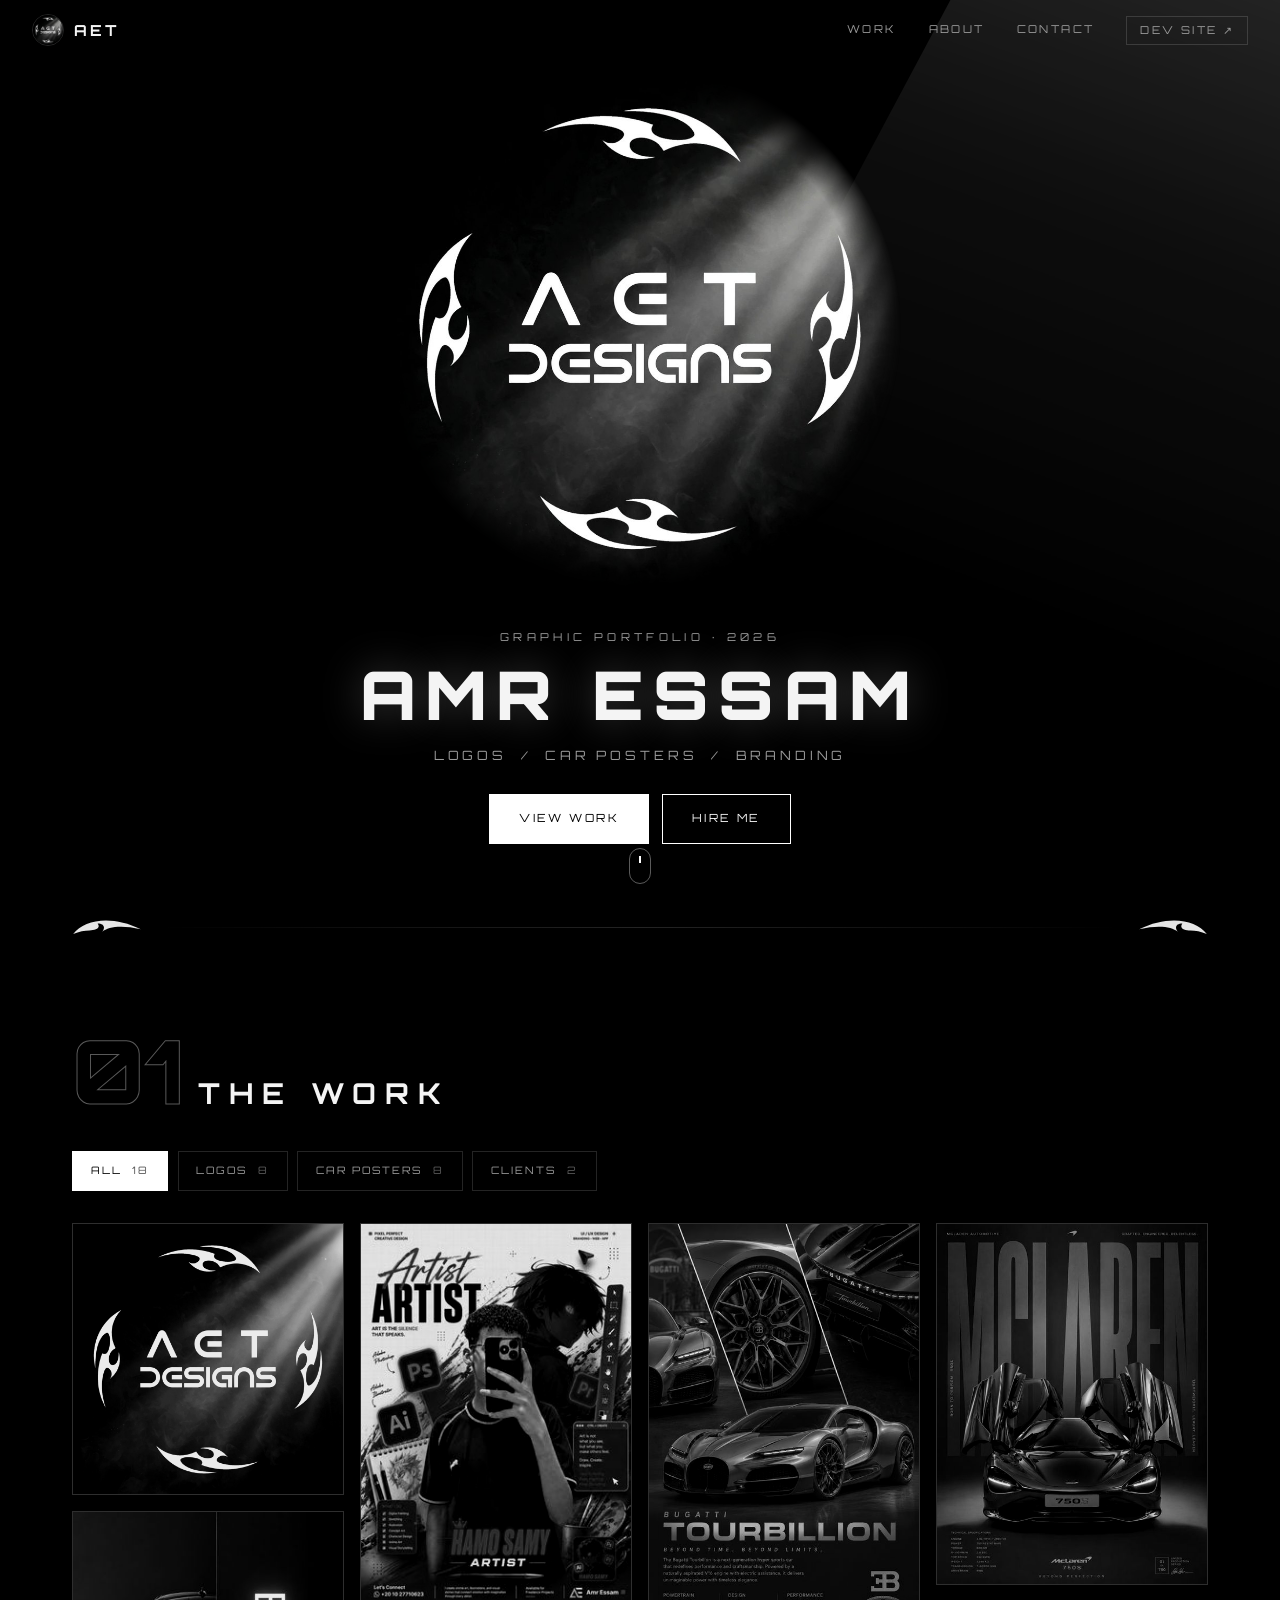
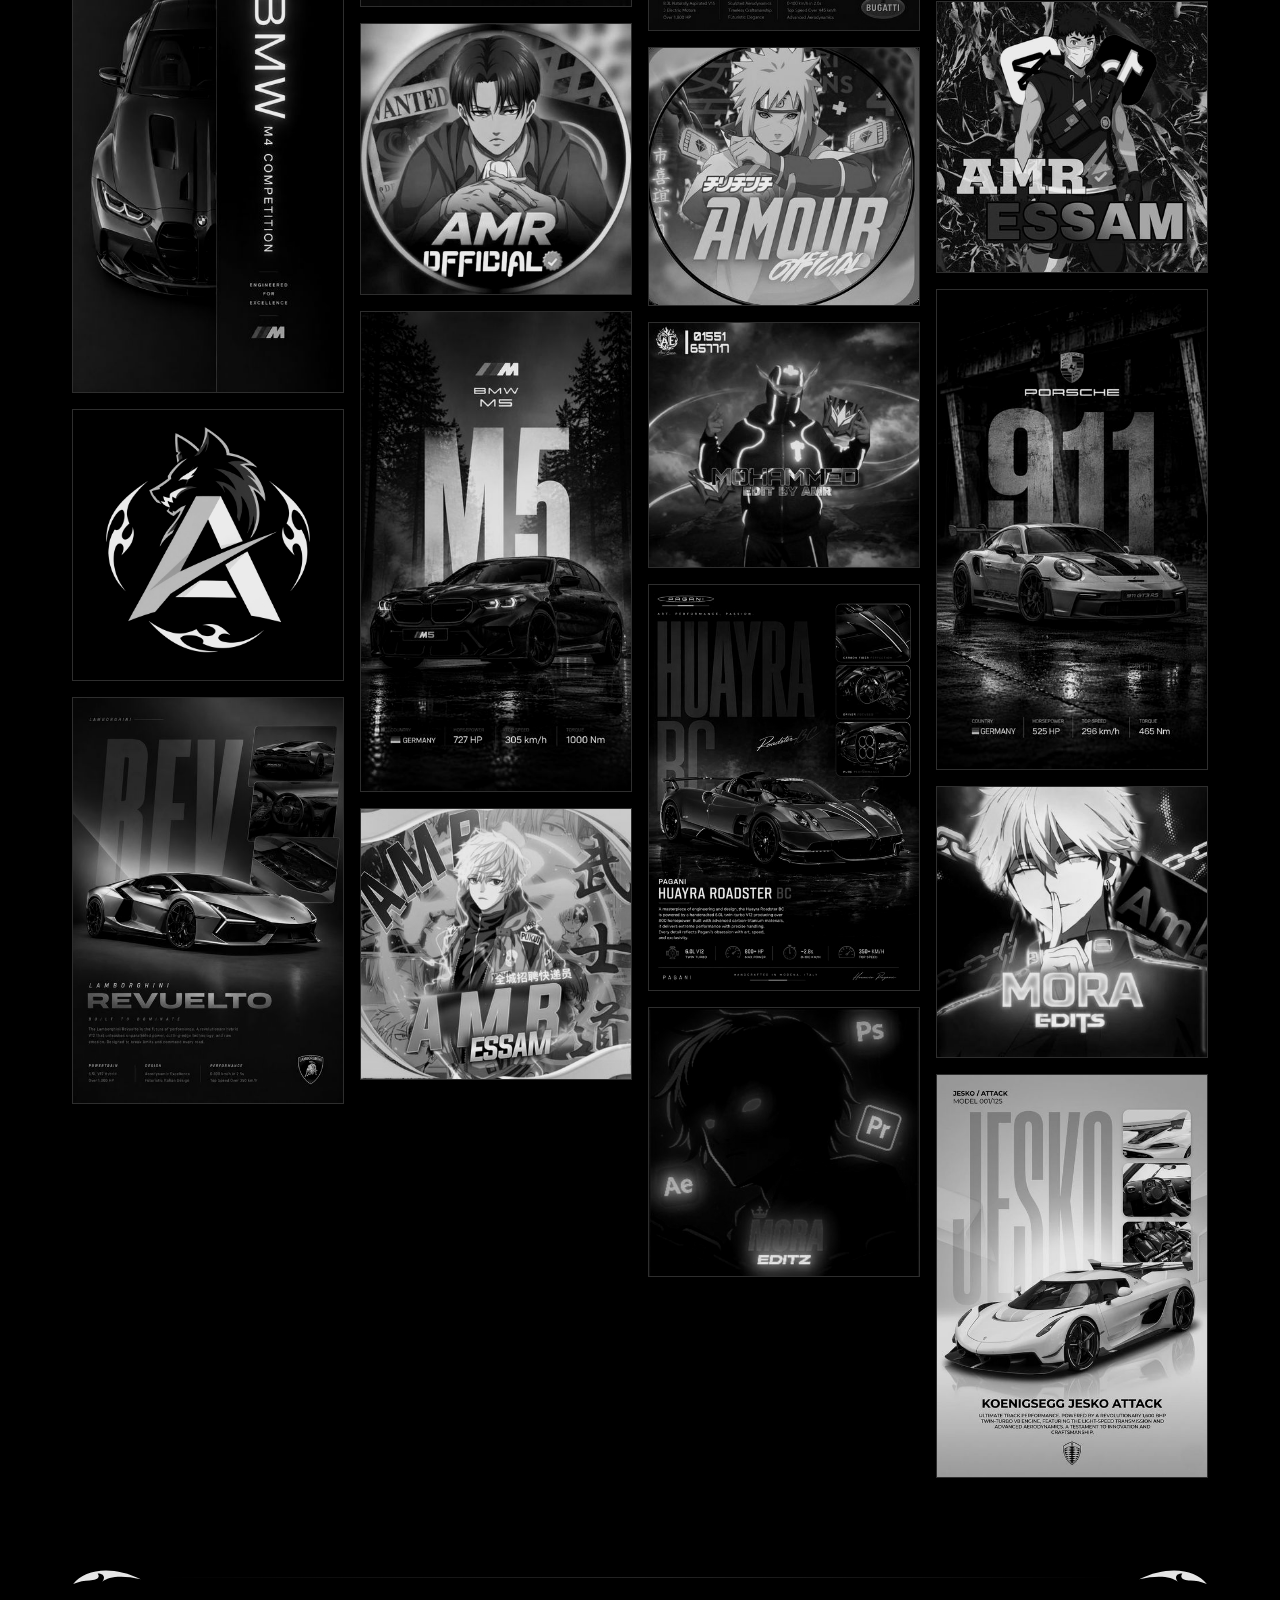
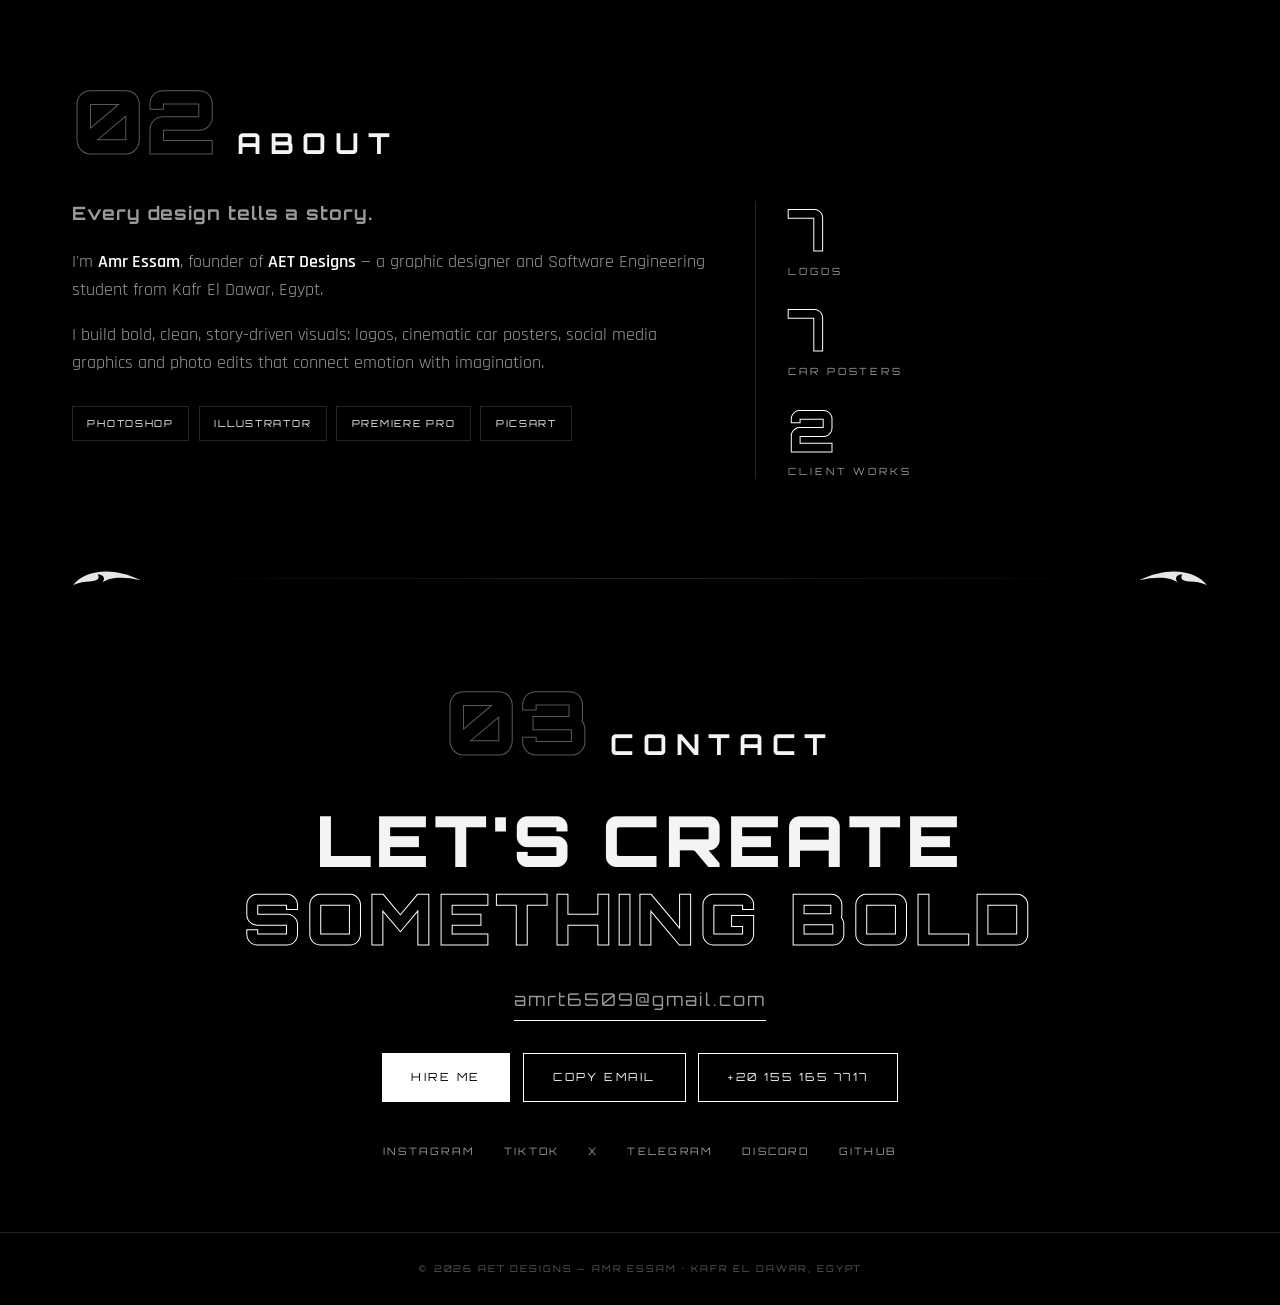
==== commit 8edccb38: "Update favicon links and Open Graph image path" ====
--- a/index.html
+++ b/index.html
@@ -10,17 +10,17 @@
   <meta name="color-scheme" content="dark"/>
   <link rel="canonical" href="https://devvoltx.github.io/Graphic-Protofolio-By-Amr/"/>
 
-  <link rel="icon" href="favicon.ico" sizes="any"/>
-  <link rel="icon" type="image/png" sizes="32x32" href="favicon-32.png"/>
-  <link rel="icon" type="image/png" sizes="16x16" href="favicon-16.png"/>
-  <link rel="apple-touch-icon" sizes="180x180" href="apple-touch-icon.png"/>
+  <link rel="icon" href="favicon/favicon.ico" sizes="any"/>
+  <link rel="icon" type="image/png" sizes="32x32" href="favicon/favicon-32.png"/>
+  <link rel="icon" type="image/png" sizes="16x16" href="favicon/favicon-16.png"/>
+  <link rel="apple-touch-icon" sizes="180x180" href="favicon/apple-touch-icon.png"/>
 
   <meta property="og:type" content="website"/>
   <meta property="og:site_name" content="AET Designs"/>
   <meta property="og:title" content="AET Designs — Amr Essam | Graphic Portfolio"/>
   <meta property="og:description" content="Logos, car posters, client branding and cinematic edits."/>
   <meta property="og:url" content="https://devvoltx.github.io/Graphic-Protofolio-By-Amr/"/>
-  <meta property="og:image" content="https://devvoltx.github.io/Graphic-Protofolio-By-Amr/og-image.jpg"/>
+  <meta property="og:image" content="https://devvoltx.github.io/Graphic-Protofolio-By-Amr/favicon/og-image.jpg"/>
   <meta property="og:image:alt" content="AET Designs logo"/>
   <meta name="twitter:card" content="summary_large_image"/>
   <meta name="twitter:site" content="@Amr2043275"/>
